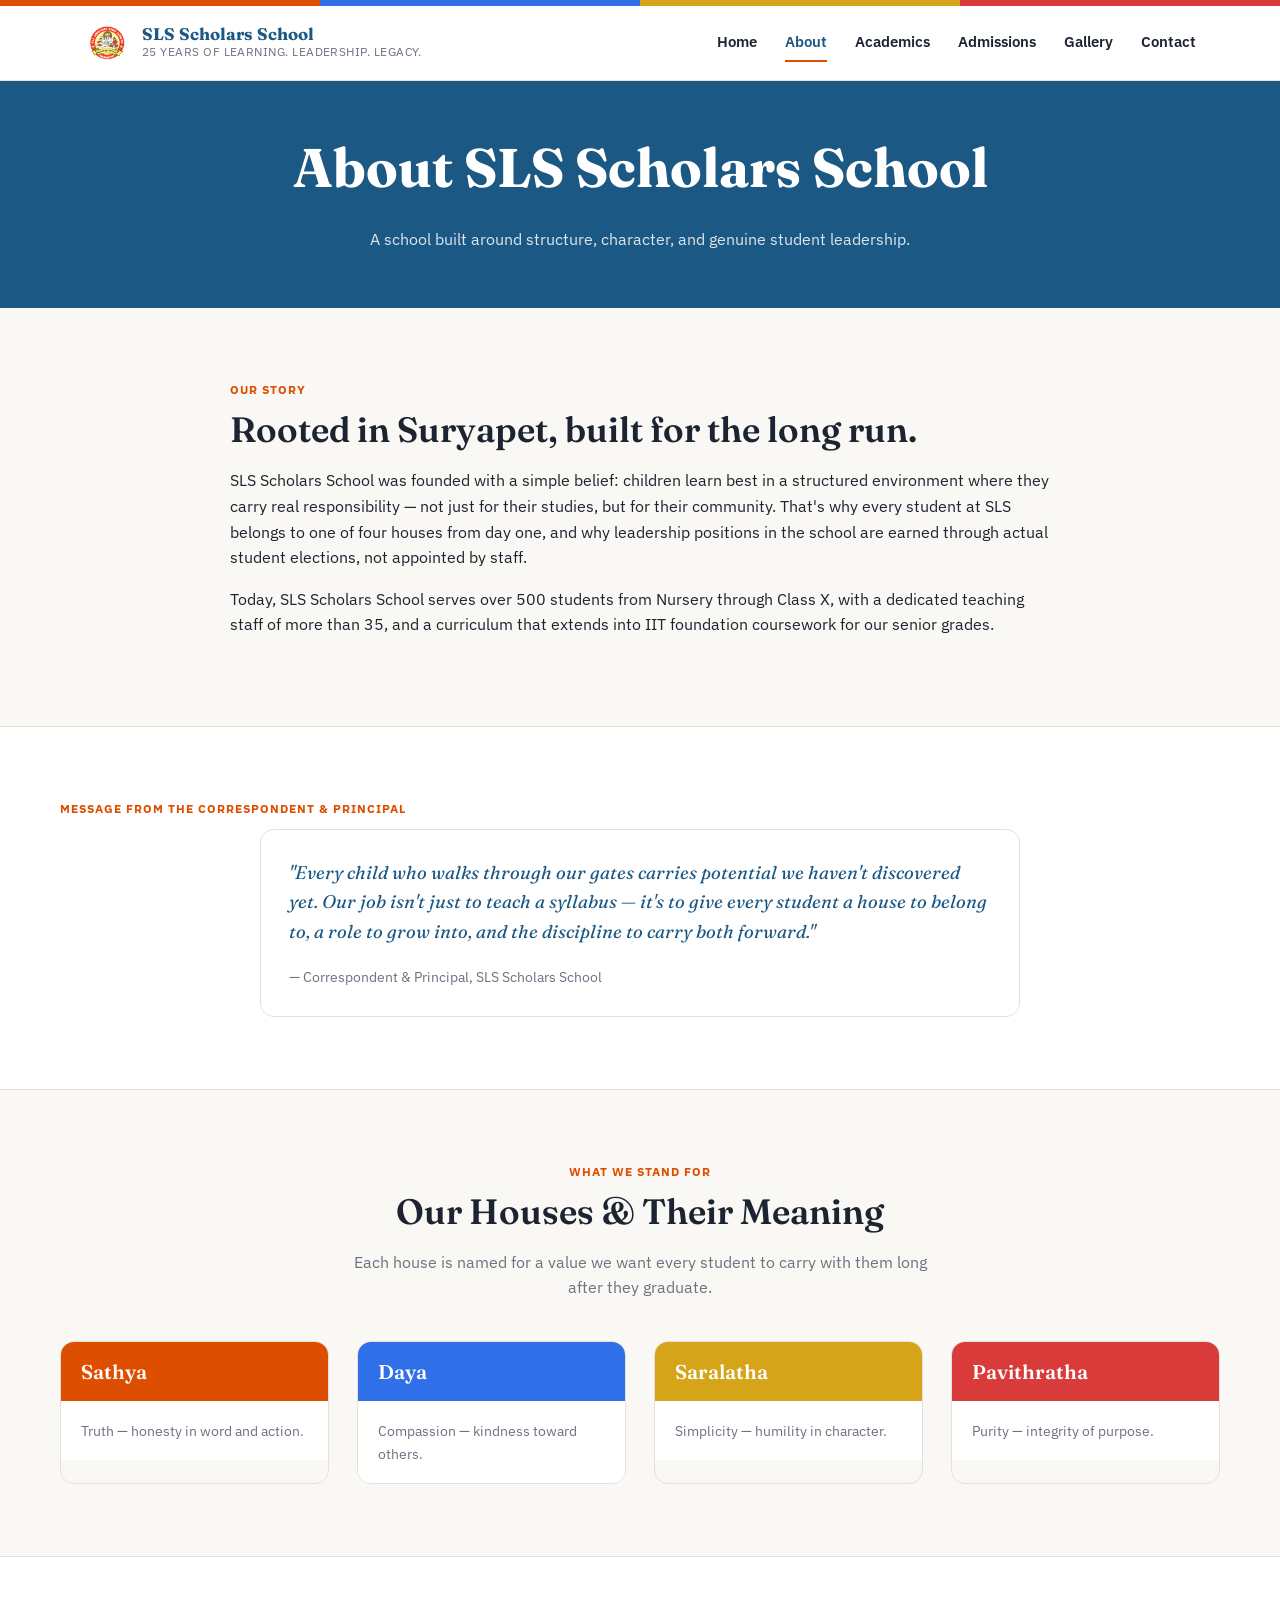
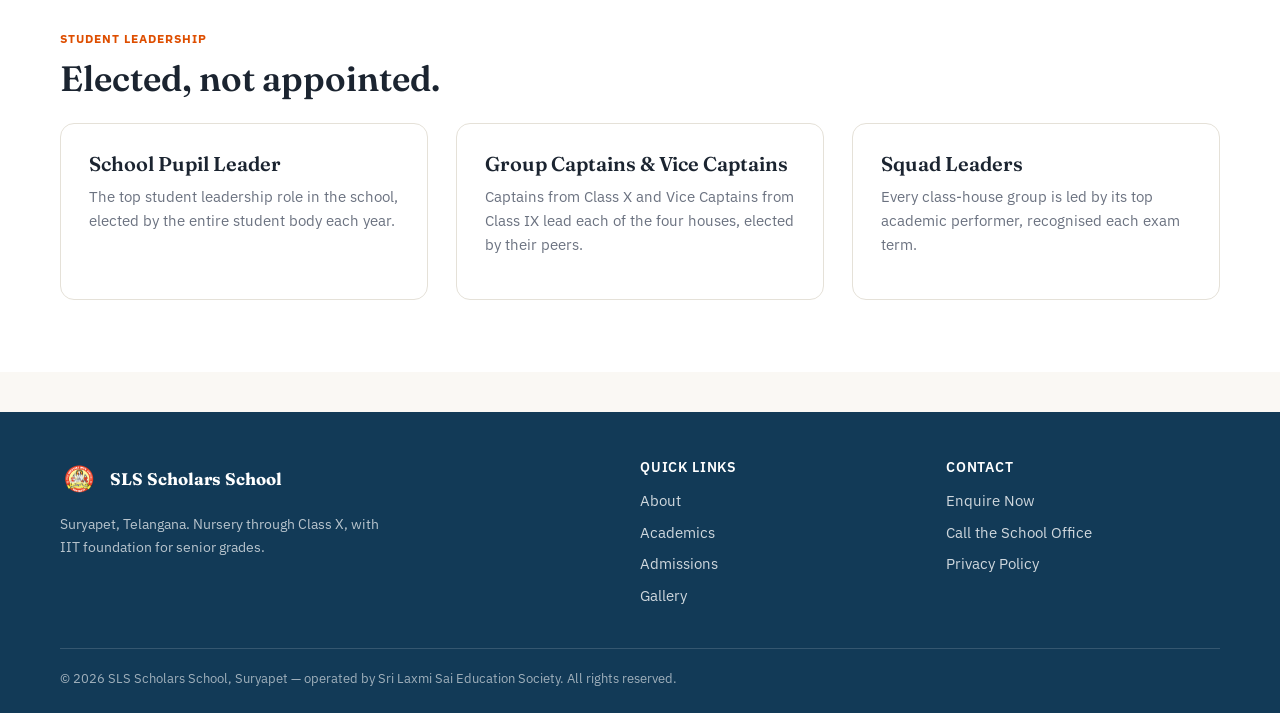
==== about.html @ a730d4d7 "Silver Jubilee rebrand: Home, Academics, Admissions, Gallery, Contact" ====
<!doctype html>
<html lang="en">
<head>
<meta charset="UTF-8">
<meta name="viewport" content="width=device-width, initial-scale=1.0">
<title>About Us | SLS Scholars School</title>
<link rel="stylesheet" href="style.css">
</head>
<body>

<div class="house-stripe"><span class="s1"></span><span class="s2"></span><span class="s3"></span><span class="s4"></span></div>
<header class="site-header">
  <div class="nav-wrap">
    <a class="brand" href="index.html">
      <img src="images/crest.png" alt="SLS Scholars School crest">
      <div class="brand-text">
        <div class="school-name">SLS Scholars School</div>
        <div class="school-tag">25 Years of Learning. Leadership. Legacy.</div>
      </div>
    </a>
    <nav class="main-nav">
      <a href="index.html">Home</a>
      <a href="about.html" class="active">About</a>
      <a href="academics.html">Academics</a>
      <a href="admissions.html">Admissions</a>
      <a href="gallery.html">Gallery</a>
      <a href="contact.html">Contact</a>
    </nav>
  </div>
</header>

<div class="page-hero">
  <h1>About SLS Scholars School</h1>
  <p>A school built around structure, character, and genuine student leadership.</p>
</div>

<section>
  <div class="wrap-narrow">
    <span class="eyebrow">Our Story</span>
    <h2>Rooted in Suryapet, built for the long run.</h2>
    <p>SLS Scholars School was founded with a simple belief: children learn best in a structured environment where they carry real responsibility — not just for their studies, but for their community. That's why every student at SLS belongs to one of four houses from day one, and why leadership positions in the school are earned through actual student elections, not appointed by staff.</p>
    <p>Today, SLS Scholars School serves over 500 students from Nursery through Class X, with a dedicated teaching staff of more than 35, and a curriculum that extends into IIT foundation coursework for our senior grades.</p>
  </div>
</section>

<section style="background:#fff; border-top:1px solid var(--line); border-bottom:1px solid var(--line);">
  <div class="wrap">
    <span class="eyebrow">Message from the Correspondent & Principal</span>
    <div class="card" style="max-width:760px; margin:0 auto;">
      <p style="font-family:'Fraunces',serif; font-size:1.15rem; font-style:italic; color:var(--navy);">
        "Every child who walks through our gates carries potential we haven't discovered yet. Our job isn't just to teach a syllabus — it's to give every student a house to belong to, a role to grow into, and the discipline to carry both forward."
      </p>
      <p style="color:var(--muted); font-size:0.9rem; margin-bottom:0;">— Correspondent & Principal, SLS Scholars School</p>
    </div>
  </div>
</section>

<section>
  <div class="wrap">
    <span class="eyebrow" style="text-align:center; display:block;">What We Stand For</span>
    <h2 style="text-align:center;">Our Houses & Their Meaning</h2>
    <p style="text-align:center; color:var(--muted); max-width:600px; margin:0 auto 40px;">Each house is named for a value we want every student to carry with them long after they graduate.</p>
    <div class="grid grid-4">
      <div class="house-card">
        <div class="house-top" style="background:var(--sathya);"><h3 style="color:#fff; margin:0;">Sathya</h3></div>
        <div class="house-body">Truth — honesty in word and action.</div>
      </div>
      <div class="house-card">
        <div class="house-top" style="background:var(--daya);"><h3 style="color:#fff; margin:0;">Daya</h3></div>
        <div class="house-body">Compassion — kindness toward others.</div>
      </div>
      <div class="house-card">
        <div class="house-top" style="background:var(--saralatha);"><h3 style="color:#fff; margin:0;">Saralatha</h3></div>
        <div class="house-body">Simplicity — humility in character.</div>
      </div>
      <div class="house-card">
        <div class="house-top" style="background:var(--pavithratha);"><h3 style="color:#fff; margin:0;">Pavithratha</h3></div>
        <div class="house-body">Purity — integrity of purpose.</div>
      </div>
    </div>
  </div>
</section>

<section style="background:#fff; border-top:1px solid var(--line);">
  <div class="wrap">
    <span class="eyebrow">Student Leadership</span>
    <h2>Elected, not appointed.</h2>
    <div class="grid grid-3" style="margin-top:24px;">
      <div class="card">
        <h3>School Pupil Leader</h3>
        <p style="color:var(--muted); font-size:0.92rem;">The top student leadership role in the school, elected by the entire student body each year.</p>
      </div>
      <div class="card">
        <h3>Group Captains & Vice Captains</h3>
        <p style="color:var(--muted); font-size:0.92rem;">Captains from Class X and Vice Captains from Class IX lead each of the four houses, elected by their peers.</p>
      </div>
      <div class="card">
        <h3>Squad Leaders</h3>
        <p style="color:var(--muted); font-size:0.92rem;">Every class-house group is led by its top academic performer, recognised each exam term.</p>
      </div>
    </div>
  </div>
</section>

<footer class="site-footer">
  <div class="footer-wrap">
    <div>
      <div class="brand" style="margin-bottom:14px;">
        <img src="images/crest.png" alt="crest" style="width:38px;height:38px;">
        <div class="brand-text"><div class="school-name" style="color:#fff;">SLS Scholars School</div></div>
      </div>
      <p style="color:rgba(255,255,255,0.7); font-size:0.9rem; max-width:320px;">Suryapet, Telangana. Nursery through Class X, with IIT foundation for senior grades.</p>
    </div>
    <div>
      <h4>Quick Links</h4>
      <a href="about.html">About</a>
      <a href="academics.html">Academics</a>
      <a href="admissions.html">Admissions</a>
      <a href="gallery.html">Gallery</a>
    </div>
    <div>
      <h4>Contact</h4>
      <a href="contact.html">Enquire Now</a>
      <a href="tel:+919848638999">Call the School Office</a>
      <a href="privacy.html">Privacy Policy</a>
    </div>
  </div>
  <div class="footer-bottom">© 2026 SLS Scholars School, Suryapet — operated by Sri Laxmi Sai Education Society. All rights reserved.</div>
</footer>

</body>
</html>
---- style.css ----
@import url('https://fonts.googleapis.com/css2?family=Fraunces:opsz,wght@9..144,500;9..144,600;9..144,700&family=IBM+Plex+Sans:wght@400;500;600;700&display=swap');

:root {
  --navy: #1C5884;
  --navy-dark: #123A57;
  --orange: #DE4E00;
  --paper: #FAF8F4;
  --ink: #1B2430;
  --muted: #6B7280;
  --line: #E5E1D8;
  --sathya: #DE4E00;
  --daya: #2F6FE8;
  --saralatha: #D6A419;
  --pavithratha: #D93A3A;
}

* { box-sizing: border-box; }

html { scroll-behavior: smooth; }

body {
  margin: 0;
  font-family: 'IBM Plex Sans', system-ui, sans-serif;
  color: var(--ink);
  background: var(--paper);
  line-height: 1.6;
}

h1, h2, h3, h4 { font-family: 'Fraunces', serif; font-weight: 600; line-height: 1.15; margin: 0 0 0.5em; }
h1 { font-size: clamp(2.2rem, 5vw, 3.4rem); font-weight: 700; }
h2 { font-size: clamp(1.6rem, 3vw, 2.2rem); }
h3 { font-size: 1.25rem; }
p { margin: 0 0 1em; color: var(--ink); }
a { color: var(--navy); text-decoration: none; }
img { max-width: 100%; display: block; }

.house-stripe { height: 6px; display: flex; }
.house-stripe span { flex: 1; }
.house-stripe .s1 { background: var(--sathya); }
.house-stripe .s2 { background: var(--daya); }
.house-stripe .s3 { background: var(--saralatha); }
.house-stripe .s4 { background: var(--pavithratha); }

header.site-header {
  background: #fff;
  border-bottom: 1px solid var(--line);
  position: sticky;
  top: 0;
  z-index: 50;
}
.nav-wrap {
  max-width: 1160px;
  margin: 0 auto;
  padding: 14px 24px;
  display: flex;
  align-items: center;
  justify-content: space-between;
  gap: 20px;
  flex-wrap: wrap;
}
.brand { display: flex; align-items: center; gap: 12px; }
.brand img { width: 46px; height: 46px; object-fit: contain; }
.brand-text .school-name { font-family: 'Fraunces', serif; font-weight: 700; font-size: 1.05rem; color: var(--navy); line-height: 1.1; }
.brand-text .school-tag { font-size: 0.72rem; color: var(--muted); letter-spacing: 0.04em; text-transform: uppercase; }

nav.main-nav { display: flex; gap: 28px; flex-wrap: wrap; }
nav.main-nav a {
  font-size: 0.92rem;
  font-weight: 600;
  color: var(--ink);
  padding: 6px 0;
  border-bottom: 2px solid transparent;
}
nav.main-nav a:hover, nav.main-nav a.active { color: var(--navy); border-bottom-color: var(--orange); }

.btn {
  display: inline-block;
  padding: 12px 26px;
  border-radius: 8px;
  font-weight: 600;
  font-size: 0.95rem;
  cursor: pointer;
  border: none;
}
.btn-primary { background: var(--orange); color: #fff; }
.btn-primary:hover { background: #c74400; }
.btn-outline { background: transparent; color: var(--navy); border: 1.5px solid var(--navy); }
.btn-outline:hover { background: var(--navy); color: #fff; }

section { padding: 72px 24px; }
.wrap { max-width: 1160px; margin: 0 auto; }
.wrap-narrow { max-width: 820px; margin: 0 auto; }

.eyebrow {
  font-size: 0.78rem;
  font-weight: 700;
  letter-spacing: 0.08em;
  text-transform: uppercase;
  color: var(--orange);
  margin-bottom: 10px;
  display: block;
}

.grid { display: grid; gap: 28px; }
.grid-2 { grid-template-columns: repeat(auto-fit, minmax(280px, 1fr)); }
.grid-3 { grid-template-columns: repeat(auto-fit, minmax(220px, 1fr)); }
.grid-4 { grid-template-columns: repeat(auto-fit, minmax(180px, 1fr)); }

.card {
  background: #fff;
  border: 1px solid var(--line);
  border-radius: 14px;
  padding: 28px;
}

.card-icon {
  width: 52px; height: 52px;
  border-radius: 12px;
  display: flex; align-items: center; justify-content: center;
  font-size: 24px;
  margin-bottom: 16px;
}

.hero {
  background: linear-gradient(180deg, #fff 0%, var(--paper) 100%);
  padding: 64px 24px 40px;
}
.hero-inner {
  max-width: 1160px;
  margin: 0 auto;
  display: grid;
  grid-template-columns: 1.2fr 1fr;
  gap: 48px;
  align-items: center;
}
@media (max-width: 800px) { .hero-inner { grid-template-columns: 1fr; } }

.hero-crest-panel {
  background: var(--navy);
  border-radius: 20px;
  padding: 48px;
  display: flex;
  align-items: center;
  justify-content: center;
  position: relative;
  overflow: hidden;
}
.hero-crest-panel img { width: 200px; height: 200px; }
.hero-crest-panel::after {
  content: "";
  position: absolute;
  inset: 0;
  background: linear-gradient(135deg, rgba(222,78,0,0.15), transparent 60%);
}

.stat-row { display: flex; gap: 36px; flex-wrap: wrap; margin-top: 28px; }
.stat-num { font-family: 'Fraunces', serif; font-size: 2rem; font-weight: 700; color: var(--navy); }
.stat-label { font-size: 0.8rem; color: var(--muted); }

.house-card { border-radius: 14px; overflow: hidden; border: 1px solid var(--line); }
.house-card .house-top { padding: 18px 20px; color: #fff; }
.house-card .house-body { padding: 18px 20px; background: #fff; font-size: 0.9rem; color: var(--muted); }

.icon-tile {
  aspect-ratio: 4/3;
  border-radius: 14px;
  display: flex;
  align-items: center;
  justify-content: center;
  font-size: 44px;
  border: 1px solid var(--line);
}

footer.site-footer {
  background: var(--navy-dark);
  color: #fff;
  padding: 48px 24px 24px;
  margin-top: 40px;
}
.footer-wrap { max-width: 1160px; margin: 0 auto; display: grid; grid-template-columns: 2fr 1fr 1fr; gap: 32px; }
@media (max-width: 700px) { .footer-wrap { grid-template-columns: 1fr; } }
.footer-wrap h4 { color: #fff; font-family: 'IBM Plex Sans', sans-serif; font-size: 0.85rem; text-transform: uppercase; letter-spacing: 0.06em; margin-bottom: 14px; }
.footer-wrap a { color: rgba(255,255,255,0.8); display: block; margin-bottom: 8px; font-size: 0.92rem; }
.footer-wrap a:hover { color: #fff; }
.footer-bottom { max-width: 1160px; margin: 32px auto 0; padding-top: 20px; border-top: 1px solid rgba(255,255,255,0.15); font-size: 0.8rem; color: rgba(255,255,255,0.6); }

.page-hero {
  background: var(--navy);
  color: #fff;
  padding: 56px 24px;
  text-align: center;
}
.page-hero h1 { color: #fff; }
.page-hero p { color: rgba(255,255,255,0.85); max-width: 560px; margin: 0 auto; }

.divider { height: 1px; background: var(--line); margin: 0; }

table.fee-table { width: 100%; border-collapse: collapse; background: #fff; border-radius: 12px; overflow: hidden; }
table.fee-table th { background: var(--navy); color: #fff; text-align: left; padding: 12px 16px; font-size: 0.85rem; }
table.fee-table td { padding: 10px 16px; border-top: 1px solid var(--line); font-size: 0.92rem; }
table.fee-table tr:nth-child(even) td { background: #FBFAF7; }

.contact-form input, .contact-form textarea {
  width: 100%;
  padding: 12px 14px;
  border: 1px solid var(--line);
  border-radius: 8px;
  font-family: inherit;
  font-size: 0.95rem;
  margin-bottom: 14px;
}
.contact-form label { font-size: 0.85rem; font-weight: 600; display: block; margin-bottom: 6px; }

/* Jubilee + rebrand additions */
.jubilee-badge {
  display: inline-flex; align-items: center; gap: 8px;
  background: linear-gradient(135deg, #1C5884, #123A57);
  color: #D4AF37; border: 1px solid #D4AF37;
  padding: 8px 18px; border-radius: 999px; font-weight: 700; font-size: 0.85rem;
  letter-spacing: 0.04em;
}
.jubilee-section {
  background: var(--navy); color: #fff; padding: 64px 24px; text-align: center;
}
.jubilee-section h2 { color: #D4AF37; }
.jubilee-section p { color: rgba(255,255,255,0.85); max-width: 640px; margin: 0 auto 20px; }
.jubilee-years { font-family: 'Fraunces', serif; font-size: 2.6rem; font-weight: 700; color: #D4AF37; margin-bottom: 6px; }

.house-tile { border-radius: 16px; overflow: hidden; text-align: center; color: #fff; padding: 32px 20px; }
.house-tile .house-value { font-size: 0.85rem; opacity: 0.9; margin-bottom: 10px; }
.house-tile .house-motto { font-family: 'Fraunces', serif; font-style: italic; font-size: 1.05rem; }

.election-flow { display: flex; align-items: center; justify-content: center; flex-wrap: wrap; gap: 10px; margin: 24px 0; }
.election-flow .step { background: #fff; border: 1px solid var(--line); border-radius: 10px; padding: 12px 18px; font-size: 0.85rem; font-weight: 600; color: var(--navy); }
.election-flow .arrow { color: var(--orange); font-size: 1.1rem; }

.life-tile {
  position: relative; border-radius: 14px; overflow: hidden; aspect-ratio: 4/3;
  display: flex; align-items: flex-end; padding: 16px;
  background: linear-gradient(160deg, var(--navy), #2a6a94);
  color: #fff;
}
.life-tile .life-icon { font-size: 28px; margin-bottom: 6px; }
.life-tile .life-label { font-family: 'Fraunces', serif; font-weight: 600; font-size: 1rem; }

.timeline { border-left: 3px solid var(--orange); padding-left: 24px; margin-left: 8px; }
.timeline-item { margin-bottom: 28px; position: relative; }
.timeline-item::before {
  content: ""; position: absolute; left: -31px; top: 4px;
  width: 14px; height: 14px; border-radius: 50%; background: var(--orange); border: 3px solid #fff;
}
.timeline-item .year { font-family: 'Fraunces', serif; font-weight: 700; color: var(--navy); font-size: 1.15rem; }

.step-badge {
  display: inline-flex; align-items: center; justify-content: center;
  width: 34px; height: 34px; border-radius: 50%; background: var(--navy); color: #fff;
  font-weight: 700; font-size: 0.85rem; margin-bottom: 10px;
}
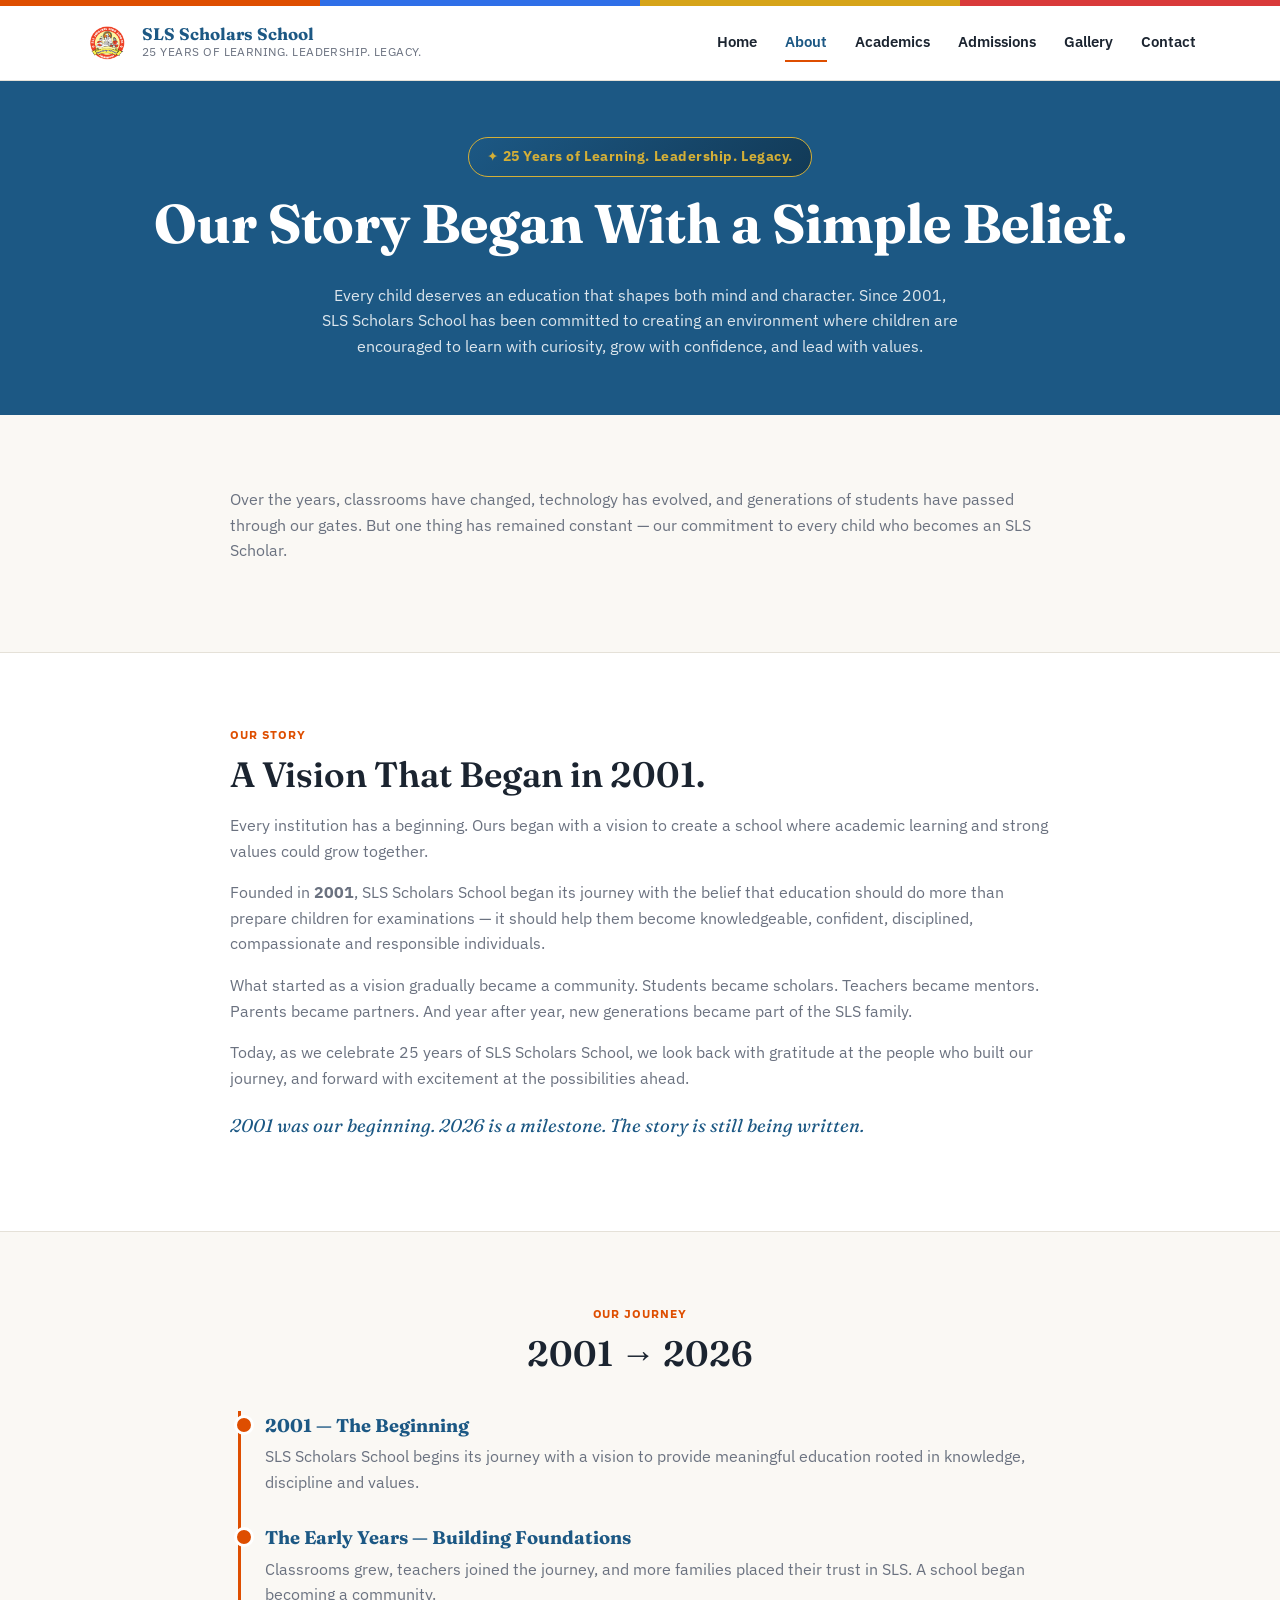
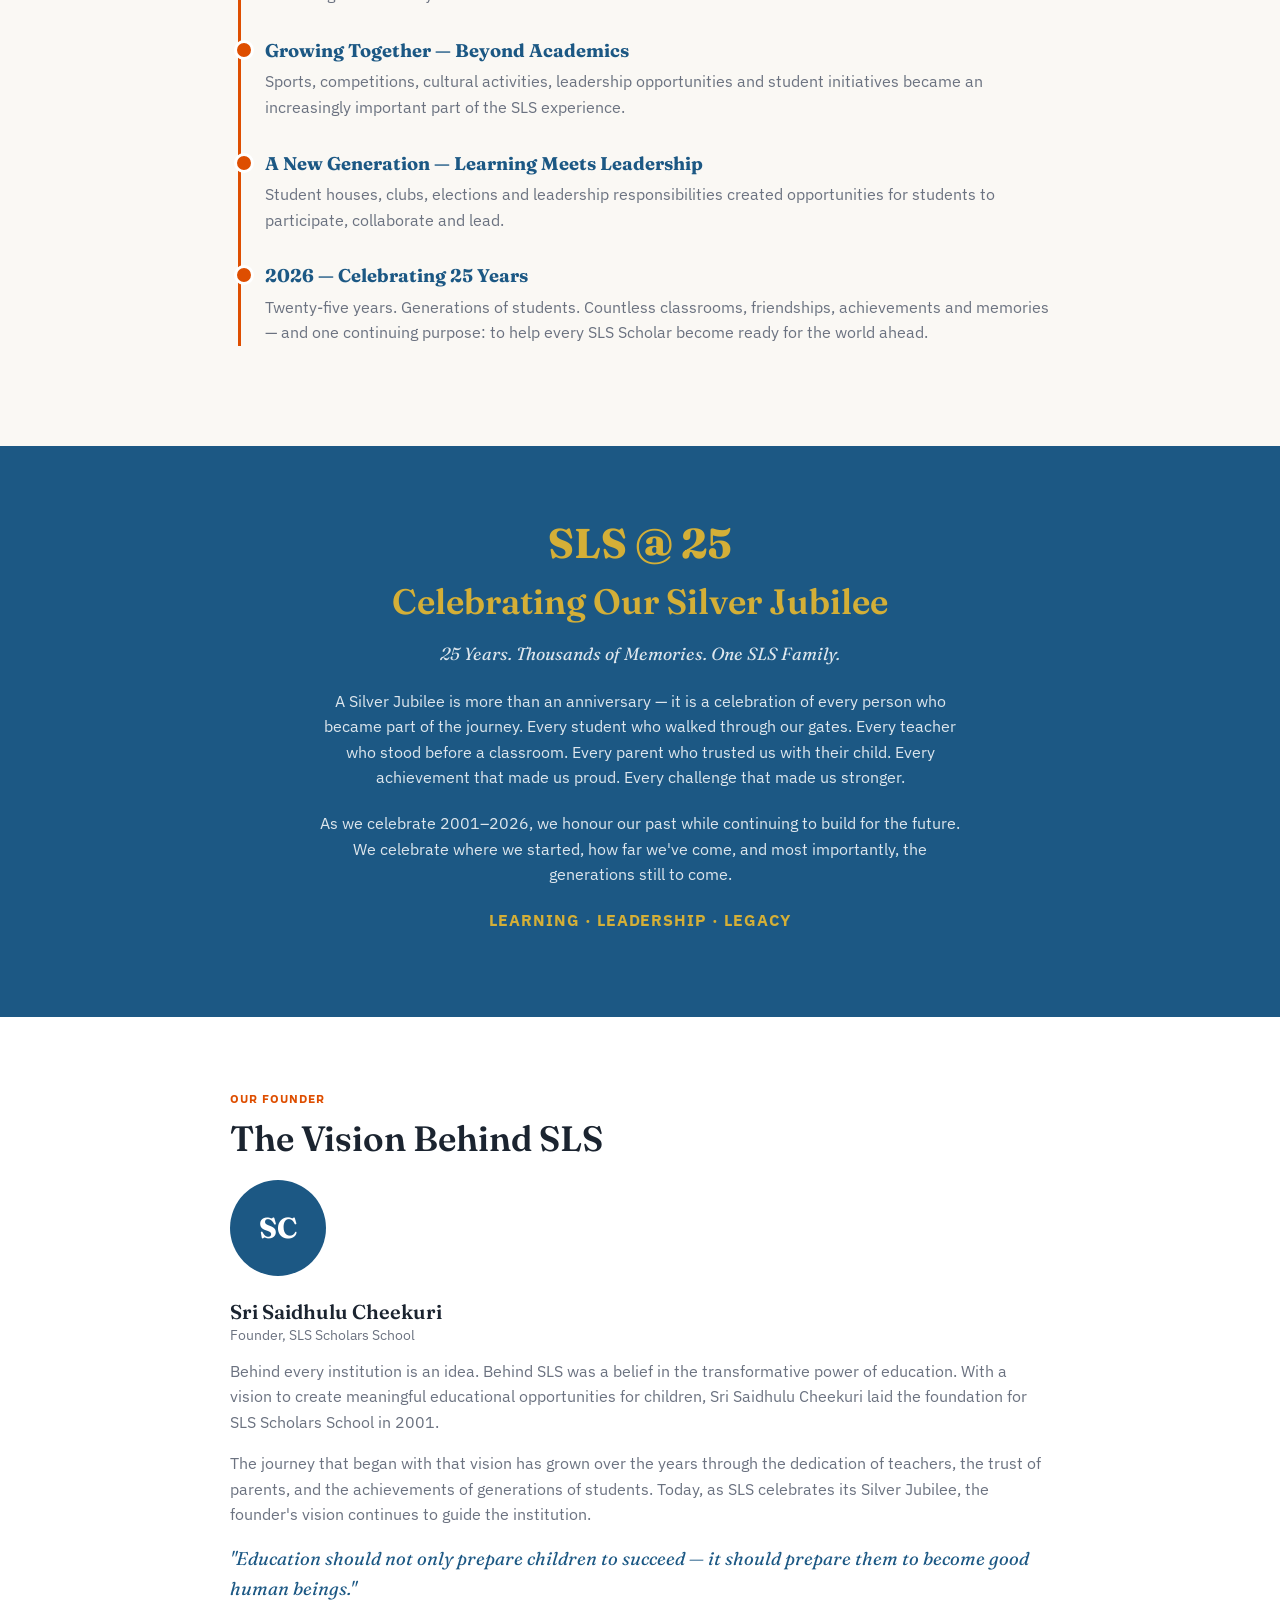
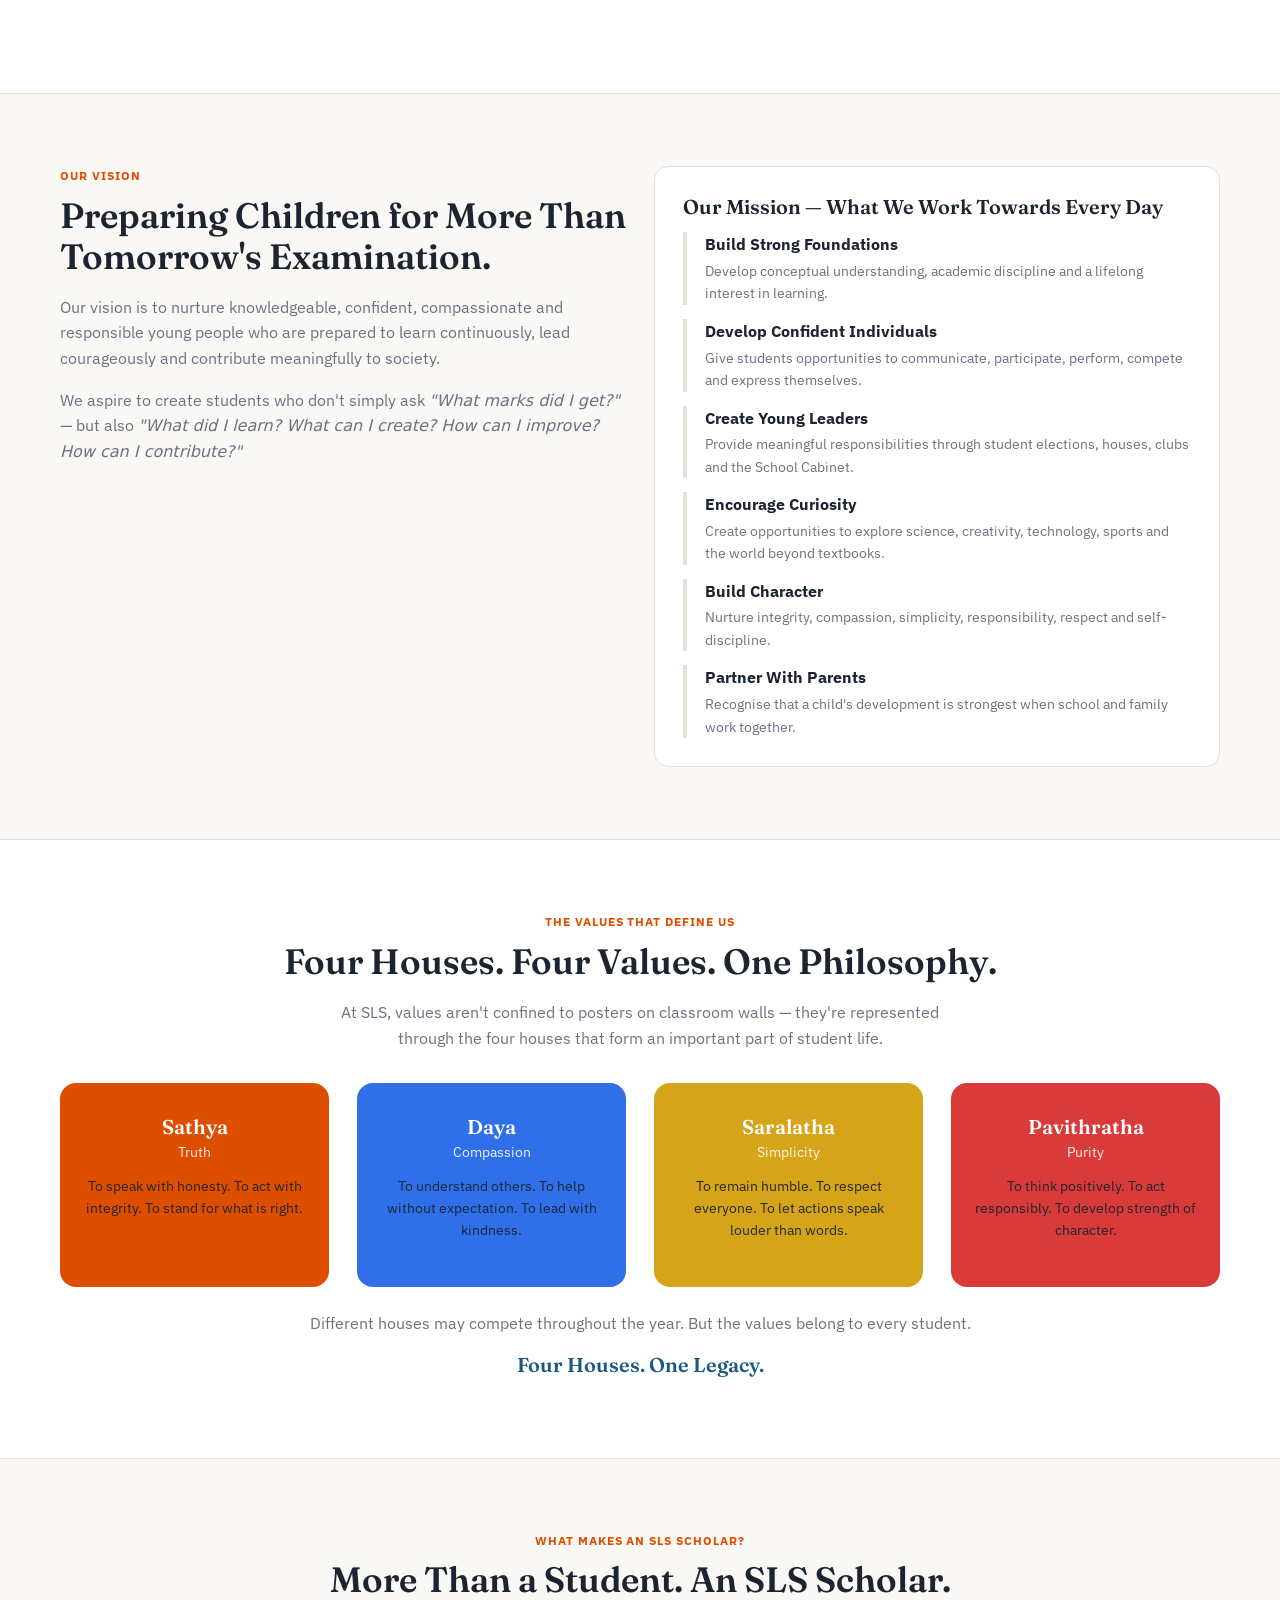
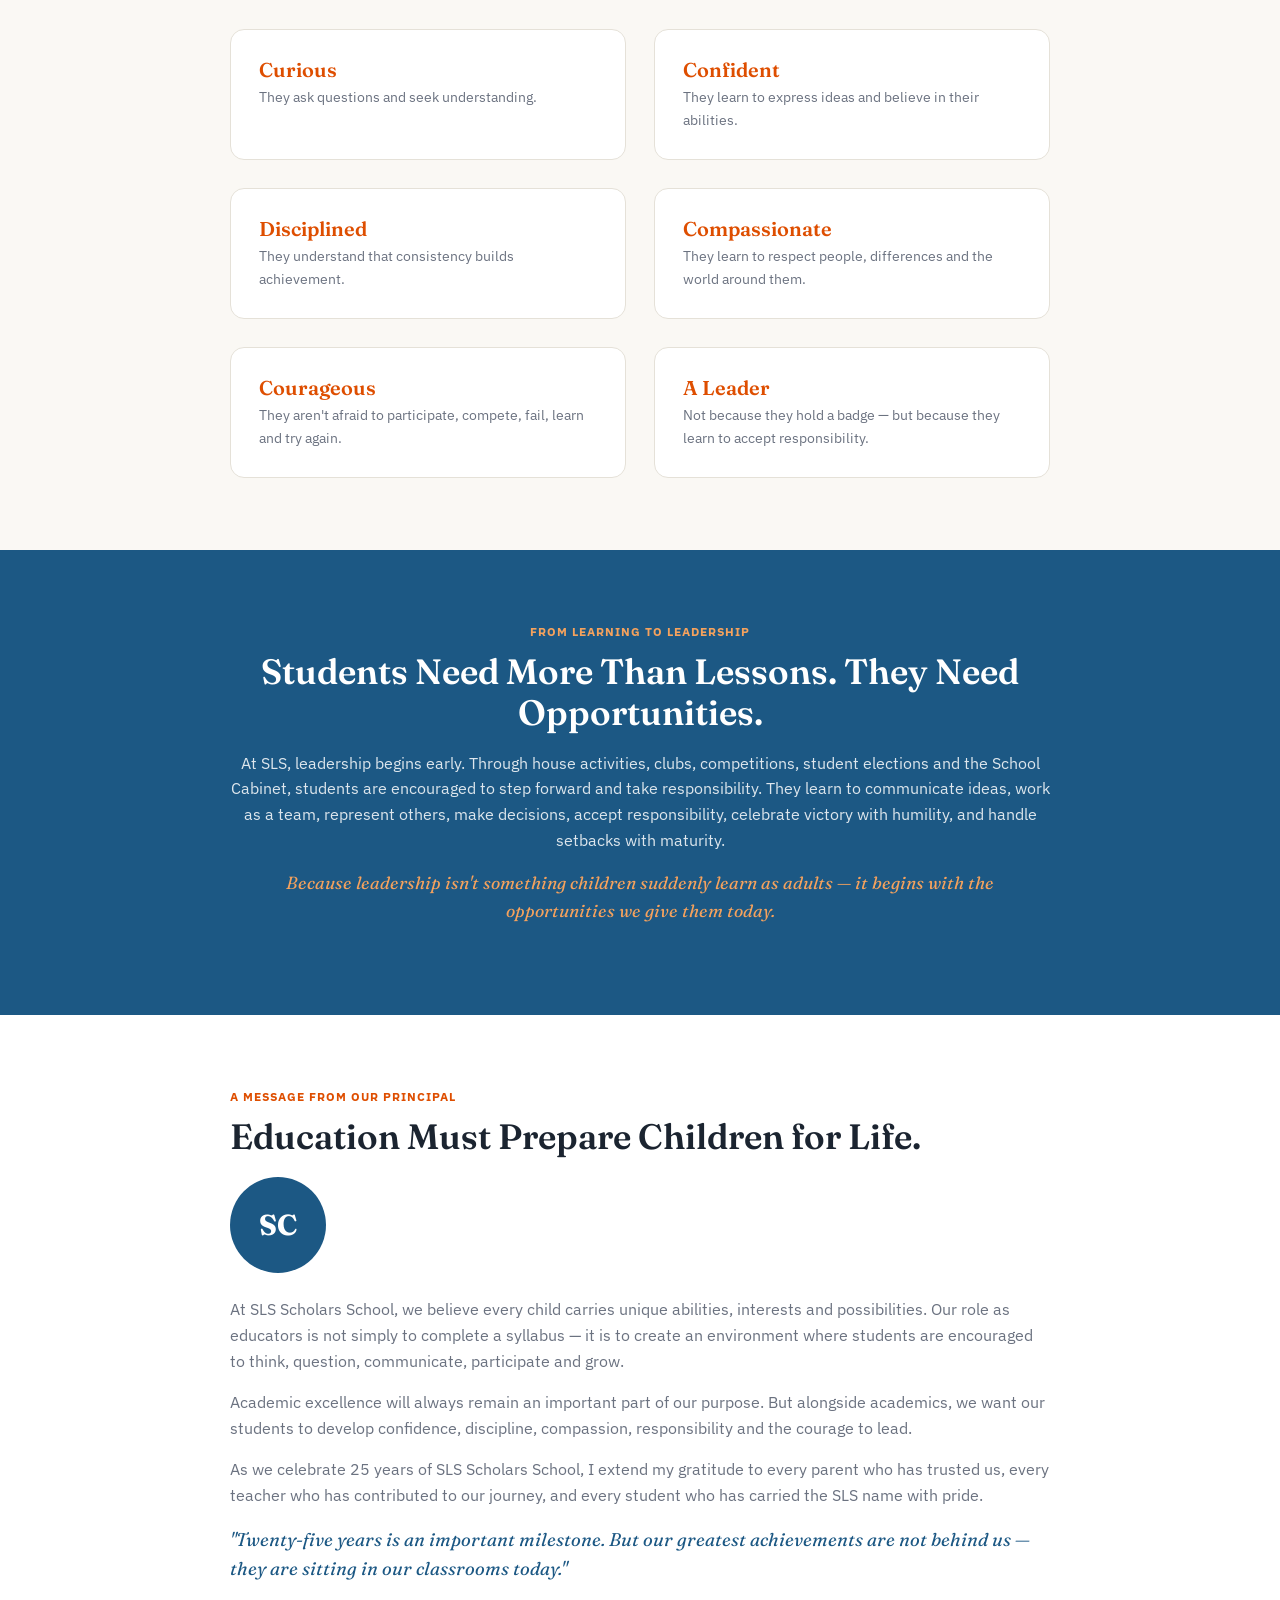
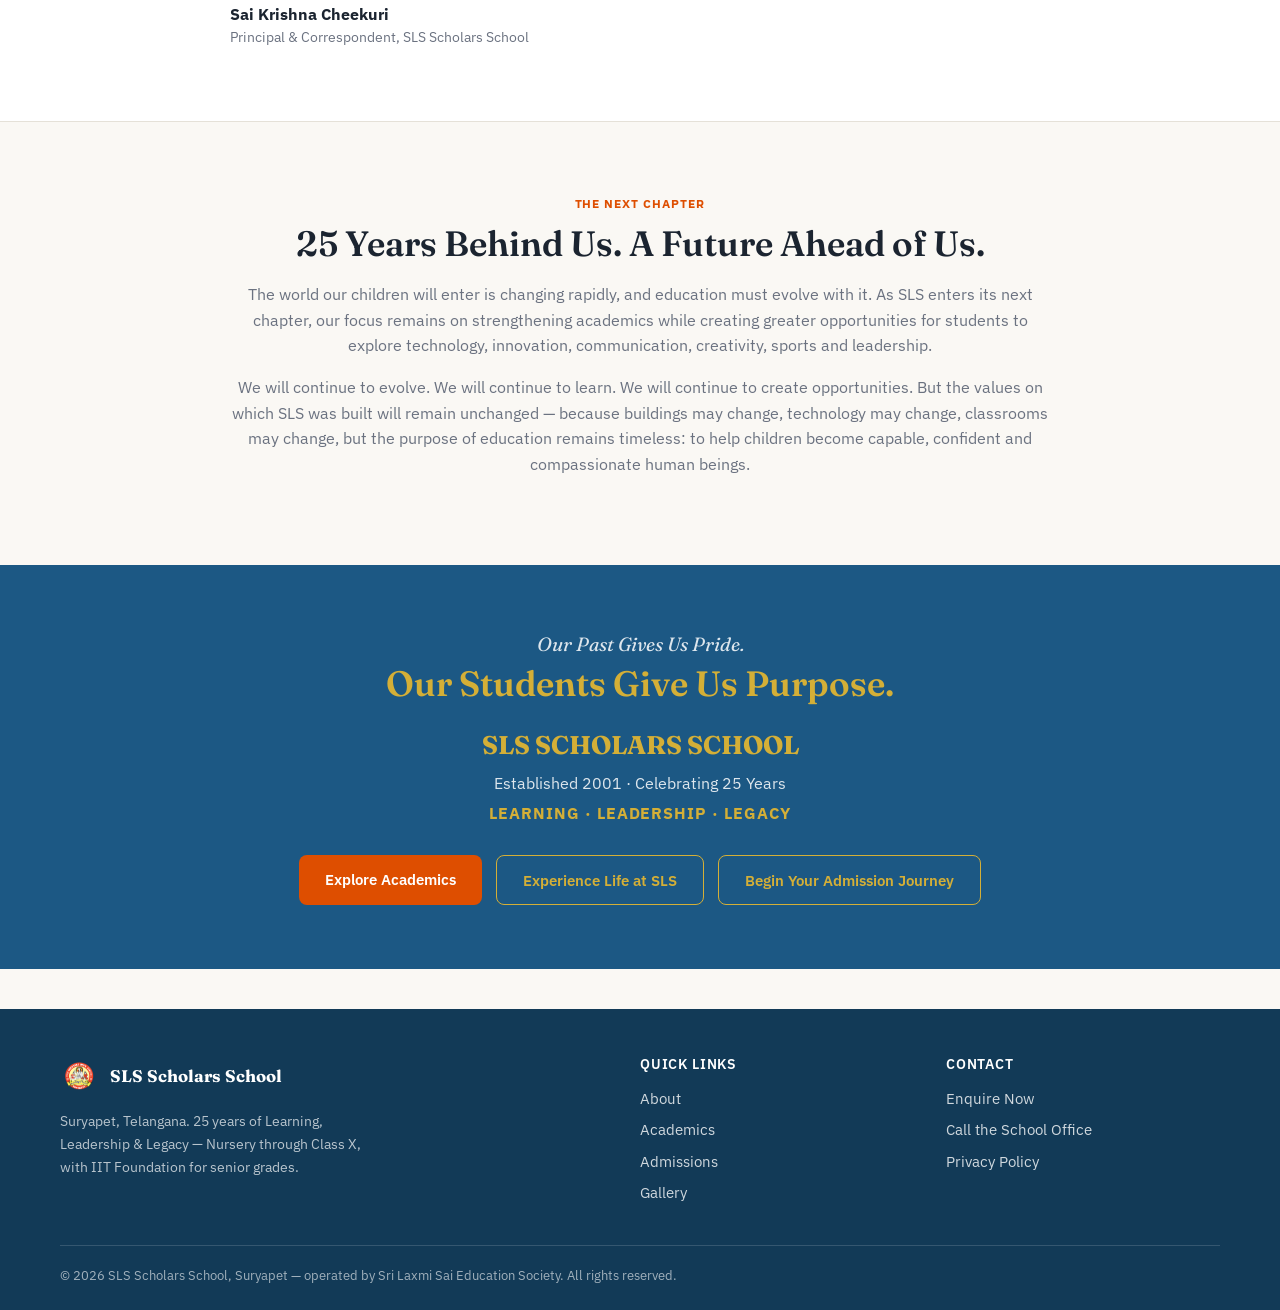
==== commit 43994037: "Full content rebuild: About, Academics, Admissions" ====
--- a/about.html
+++ b/about.html
@@ -3,7 +3,7 @@
 <head>
 <meta charset="UTF-8">
 <meta name="viewport" content="width=device-width, initial-scale=1.0">
-<title>About Us | SLS Scholars School</title>
+<title>About Us | SLS Scholars School — 25 Years of Learning, Leadership &amp; Legacy</title>
 <link rel="stylesheet" href="style.css">
 </head>
 <body>
@@ -30,75 +30,199 @@
 </header>
 
 <div class="page-hero">
-  <h1>About SLS Scholars School</h1>
-  <p>A school built around structure, character, and genuine student leadership.</p>
+  <span class="jubilee-badge" style="margin-bottom:16px;">✦ 25 Years of Learning. Leadership. Legacy.</span>
+  <h1>Our Story Began With a Simple Belief.</h1>
+  <p style="max-width:640px;">Every child deserves an education that shapes both mind and character. Since 2001, SLS Scholars School has been committed to creating an environment where children are encouraged to learn with curiosity, grow with confidence, and lead with values.</p>
 </div>
 
 <section>
   <div class="wrap-narrow">
+    <p style="color:var(--muted);">Over the years, classrooms have changed, technology has evolved, and generations of students have passed through our gates. But one thing has remained constant — our commitment to every child who becomes an SLS Scholar.</p>
+  </div>
+</section>
+
+<section style="background:#fff; border-top:1px solid var(--line); border-bottom:1px solid var(--line);">
+  <div class="wrap-narrow">
     <span class="eyebrow">Our Story</span>
-    <h2>Rooted in Suryapet, built for the long run.</h2>
-    <p>SLS Scholars School was founded with a simple belief: children learn best in a structured environment where they carry real responsibility — not just for their studies, but for their community. That's why every student at SLS belongs to one of four houses from day one, and why leadership positions in the school are earned through actual student elections, not appointed by staff.</p>
-    <p>Today, SLS Scholars School serves over 500 students from Nursery through Class X, with a dedicated teaching staff of more than 35, and a curriculum that extends into IIT foundation coursework for our senior grades.</p>
+    <h2>A Vision That Began in 2001.</h2>
+    <p style="color:var(--muted);">Every institution has a beginning. Ours began with a vision to create a school where academic learning and strong values could grow together.</p>
+    <p style="color:var(--muted);">Founded in <strong>2001</strong>, SLS Scholars School began its journey with the belief that education should do more than prepare children for examinations — it should help them become knowledgeable, confident, disciplined, compassionate and responsible individuals.</p>
+    <p style="color:var(--muted);">What started as a vision gradually became a community. Students became scholars. Teachers became mentors. Parents became partners. And year after year, new generations became part of the SLS family.</p>
+    <p style="color:var(--muted);">Today, as we celebrate 25 years of SLS Scholars School, we look back with gratitude at the people who built our journey, and forward with excitement at the possibilities ahead.</p>
+    <p style="font-family:'Fraunces',serif; font-style:italic; font-size:1.15rem; color:var(--navy); margin-top:20px;">2001 was our beginning. 2026 is a milestone. The story is still being written.</p>
+  </div>
+</section>
+
+<section>
+  <div class="wrap-narrow">
+    <span class="eyebrow" style="text-align:center; display:block;">Our Journey</span>
+    <h2 style="text-align:center; margin-bottom:36px;">2001 → 2026</h2>
+    <div class="timeline">
+      <div class="timeline-item">
+        <div class="year">2001 — The Beginning</div>
+        <p style="color:var(--muted); margin-top:4px;">SLS Scholars School begins its journey with a vision to provide meaningful education rooted in knowledge, discipline and values.</p>
+      </div>
+      <div class="timeline-item">
+        <div class="year">The Early Years — Building Foundations</div>
+        <p style="color:var(--muted); margin-top:4px;">Classrooms grew, teachers joined the journey, and more families placed their trust in SLS. A school began becoming a community.</p>
+      </div>
+      <div class="timeline-item">
+        <div class="year">Growing Together — Beyond Academics</div>
+        <p style="color:var(--muted); margin-top:4px;">Sports, competitions, cultural activities, leadership opportunities and student initiatives became an increasingly important part of the SLS experience.</p>
+      </div>
+      <div class="timeline-item">
+        <div class="year">A New Generation — Learning Meets Leadership</div>
+        <p style="color:var(--muted); margin-top:4px;">Student houses, clubs, elections and leadership responsibilities created opportunities for students to participate, collaborate and lead.</p>
+      </div>
+      <div class="timeline-item">
+        <div class="year">2026 — Celebrating 25 Years</div>
+        <p style="color:var(--muted); margin-top:4px;">Twenty-five years. Generations of students. Countless classrooms, friendships, achievements and memories — and one continuing purpose: to help every SLS Scholar become ready for the world ahead.</p>
+      </div>
+    </div>
+  </div>
+</section>
+
+<section class="jubilee-section">
+  <div class="jubilee-years">SLS @ 25</div>
+  <h2>Celebrating Our Silver Jubilee</h2>
+  <p style="font-family:'Fraunces',serif; font-style:italic; font-size:1.1rem;">25 Years. Thousands of Memories. One SLS Family.</p>
+  <p>A Silver Jubilee is more than an anniversary — it is a celebration of every person who became part of the journey. Every student who walked through our gates. Every teacher who stood before a classroom. Every parent who trusted us with their child. Every achievement that made us proud. Every challenge that made us stronger.</p>
+  <p>As we celebrate 2001–2026, we honour our past while continuing to build for the future. We celebrate where we started, how far we've come, and most importantly, the generations still to come.</p>
+  <p style="font-weight:700; letter-spacing:0.06em; color:#D4AF37;">LEARNING · LEADERSHIP · LEGACY</p>
+</section>
+
+<section style="background:#fff; border-bottom:1px solid var(--line);">
+  <div class="wrap-narrow">
+    <span class="eyebrow">Our Founder</span>
+    <h2>The Vision Behind SLS</h2>
+    <div class="person-card" style="margin-top:20px;">
+      <div class="person-avatar">SC</div>
+      <div>
+        <h3 style="margin-bottom:2px;">Sri Saidhulu Cheekuri</h3>
+        <p style="color:var(--muted); font-size:0.85rem; margin-bottom:12px;">Founder, SLS Scholars School</p>
+        <p style="color:var(--muted);">Behind every institution is an idea. Behind SLS was a belief in the transformative power of education. With a vision to create meaningful educational opportunities for children, Sri Saidhulu Cheekuri laid the foundation for SLS Scholars School in 2001.</p>
+        <p style="color:var(--muted);">The journey that began with that vision has grown over the years through the dedication of teachers, the trust of parents, and the achievements of generations of students. Today, as SLS celebrates its Silver Jubilee, the founder's vision continues to guide the institution.</p>
+        <p class="quote">"Education should not only prepare children to succeed — it should prepare them to become good human beings."</p>
+      </div>
+    </div>
+  </div>
+</section>
+
+<section>
+  <div class="grid grid-2 wrap">
+    <div>
+      <span class="eyebrow">Our Vision</span>
+      <h2>Preparing Children for More Than Tomorrow's Examination.</h2>
+      <p style="color:var(--muted);">Our vision is to nurture knowledgeable, confident, compassionate and responsible young people who are prepared to learn continuously, lead courageously and contribute meaningfully to society.</p>
+      <p style="color:var(--muted);">We aspire to create students who don't simply ask <em>"What marks did I get?"</em> — but also <em>"What did I learn? What can I create? How can I improve? How can I contribute?"</em></p>
+    </div>
+    <div class="card">
+      <h3 style="margin-bottom:14px;">Our Mission — What We Work Towards Every Day</h3>
+      <div style="display:flex; flex-direction:column; gap:14px;">
+        <div class="value-block"><strong>Build Strong Foundations</strong><p style="color:var(--muted); font-size:0.88rem; margin:2px 0 0;">Develop conceptual understanding, academic discipline and a lifelong interest in learning.</p></div>
+        <div class="value-block"><strong>Develop Confident Individuals</strong><p style="color:var(--muted); font-size:0.88rem; margin:2px 0 0;">Give students opportunities to communicate, participate, perform, compete and express themselves.</p></div>
+        <div class="value-block"><strong>Create Young Leaders</strong><p style="color:var(--muted); font-size:0.88rem; margin:2px 0 0;">Provide meaningful responsibilities through student elections, houses, clubs and the School Cabinet.</p></div>
+        <div class="value-block"><strong>Encourage Curiosity</strong><p style="color:var(--muted); font-size:0.88rem; margin:2px 0 0;">Create opportunities to explore science, creativity, technology, sports and the world beyond textbooks.</p></div>
+        <div class="value-block"><strong>Build Character</strong><p style="color:var(--muted); font-size:0.88rem; margin:2px 0 0;">Nurture integrity, compassion, simplicity, responsibility, respect and self-discipline.</p></div>
+        <div class="value-block"><strong>Partner With Parents</strong><p style="color:var(--muted); font-size:0.88rem; margin:2px 0 0;">Recognise that a child's development is strongest when school and family work together.</p></div>
+      </div>
+    </div>
   </div>
 </section>
 
 <section style="background:#fff; border-top:1px solid var(--line); border-bottom:1px solid var(--line);">
   <div class="wrap">
-    <span class="eyebrow">Message from the Correspondent & Principal</span>
-    <div class="card" style="max-width:760px; margin:0 auto;">
-      <p style="font-family:'Fraunces',serif; font-size:1.15rem; font-style:italic; color:var(--navy);">
-        "Every child who walks through our gates carries potential we haven't discovered yet. Our job isn't just to teach a syllabus — it's to give every student a house to belong to, a role to grow into, and the discipline to carry both forward."
-      </p>
-      <p style="color:var(--muted); font-size:0.9rem; margin-bottom:0;">— Correspondent & Principal, SLS Scholars School</p>
-    </div>
-  </div>
-</section>
-
-<section>
-  <div class="wrap">
-    <span class="eyebrow" style="text-align:center; display:block;">What We Stand For</span>
-    <h2 style="text-align:center;">Our Houses & Their Meaning</h2>
-    <p style="text-align:center; color:var(--muted); max-width:600px; margin:0 auto 40px;">Each house is named for a value we want every student to carry with them long after they graduate.</p>
+    <span class="eyebrow" style="text-align:center; display:block;">The Values That Define Us</span>
+    <h2 style="text-align:center;">Four Houses. Four Values. One Philosophy.</h2>
+    <p style="text-align:center; color:var(--muted); max-width:600px; margin:0 auto 32px;">At SLS, values aren't confined to posters on classroom walls — they're represented through the four houses that form an important part of student life.</p>
     <div class="grid grid-4">
-      <div class="house-card">
-        <div class="house-top" style="background:var(--sathya);"><h3 style="color:#fff; margin:0;">Sathya</h3></div>
-        <div class="house-body">Truth — honesty in word and action.</div>
-      </div>
-      <div class="house-card">
-        <div class="house-top" style="background:var(--daya);"><h3 style="color:#fff; margin:0;">Daya</h3></div>
-        <div class="house-body">Compassion — kindness toward others.</div>
-      </div>
-      <div class="house-card">
-        <div class="house-top" style="background:var(--saralatha);"><h3 style="color:#fff; margin:0;">Saralatha</h3></div>
-        <div class="house-body">Simplicity — humility in character.</div>
-      </div>
-      <div class="house-card">
-        <div class="house-top" style="background:var(--pavithratha);"><h3 style="color:#fff; margin:0;">Pavithratha</h3></div>
-        <div class="house-body">Purity — integrity of purpose.</div>
-      </div>
-    </div>
-  </div>
-</section>
-
-<section style="background:#fff; border-top:1px solid var(--line);">
-  <div class="wrap">
-    <span class="eyebrow">Student Leadership</span>
-    <h2>Elected, not appointed.</h2>
-    <div class="grid grid-3" style="margin-top:24px;">
-      <div class="card">
-        <h3>School Pupil Leader</h3>
-        <p style="color:var(--muted); font-size:0.92rem;">The top student leadership role in the school, elected by the entire student body each year.</p>
-      </div>
-      <div class="card">
-        <h3>Group Captains & Vice Captains</h3>
-        <p style="color:var(--muted); font-size:0.92rem;">Captains from Class X and Vice Captains from Class IX lead each of the four houses, elected by their peers.</p>
-      </div>
-      <div class="card">
-        <h3>Squad Leaders</h3>
-        <p style="color:var(--muted); font-size:0.92rem;">Every class-house group is led by its top academic performer, recognised each exam term.</p>
-      </div>
-    </div>
+      <div class="house-tile" style="background:var(--sathya);">
+        <h3 style="color:#fff; margin-bottom:4px;">Sathya</h3>
+        <div class="house-value" style="margin-bottom:12px;">Truth</div>
+        <p style="font-size:0.85rem; opacity:0.95;">To speak with honesty. To act with integrity. To stand for what is right.</p>
+      </div>
+      <div class="house-tile" style="background:var(--daya);">
+        <h3 style="color:#fff; margin-bottom:4px;">Daya</h3>
+        <div class="house-value" style="margin-bottom:12px;">Compassion</div>
+        <p style="font-size:0.85rem; opacity:0.95;">To understand others. To help without expectation. To lead with kindness.</p>
+      </div>
+      <div class="house-tile" style="background:var(--saralatha);">
+        <h3 style="color:#fff; margin-bottom:4px;">Saralatha</h3>
+        <div class="house-value" style="margin-bottom:12px;">Simplicity</div>
+        <p style="font-size:0.85rem; opacity:0.95;">To remain humble. To respect everyone. To let actions speak louder than words.</p>
+      </div>
+      <div class="house-tile" style="background:var(--pavithratha);">
+        <h3 style="color:#fff; margin-bottom:4px;">Pavithratha</h3>
+        <div class="house-value" style="margin-bottom:12px;">Purity</div>
+        <p style="font-size:0.85rem; opacity:0.95;">To think positively. To act responsibly. To develop strength of character.</p>
+      </div>
+    </div>
+    <p style="text-align:center; color:var(--muted); margin-top:24px;">Different houses may compete throughout the year. But the values belong to every student.</p>
+    <h3 style="text-align:center; color:var(--navy);">Four Houses. One Legacy.</h3>
+  </div>
+</section>
+
+<section>
+  <div class="wrap-narrow">
+    <span class="eyebrow" style="text-align:center; display:block;">What Makes an SLS Scholar?</span>
+    <h2 style="text-align:center; margin-bottom:28px;">More Than a Student. An SLS Scholar.</h2>
+    <div class="grid grid-2">
+      <div class="card"><h3 style="margin-bottom:4px; color:var(--orange);">Curious</h3><p style="color:var(--muted); font-size:0.9rem; margin:0;">They ask questions and seek understanding.</p></div>
+      <div class="card"><h3 style="margin-bottom:4px; color:var(--orange);">Confident</h3><p style="color:var(--muted); font-size:0.9rem; margin:0;">They learn to express ideas and believe in their abilities.</p></div>
+      <div class="card"><h3 style="margin-bottom:4px; color:var(--orange);">Disciplined</h3><p style="color:var(--muted); font-size:0.9rem; margin:0;">They understand that consistency builds achievement.</p></div>
+      <div class="card"><h3 style="margin-bottom:4px; color:var(--orange);">Compassionate</h3><p style="color:var(--muted); font-size:0.9rem; margin:0;">They learn to respect people, differences and the world around them.</p></div>
+      <div class="card"><h3 style="margin-bottom:4px; color:var(--orange);">Courageous</h3><p style="color:var(--muted); font-size:0.9rem; margin:0;">They aren't afraid to participate, compete, fail, learn and try again.</p></div>
+      <div class="card"><h3 style="margin-bottom:4px; color:var(--orange);">A Leader</h3><p style="color:var(--muted); font-size:0.9rem; margin:0;">Not because they hold a badge — but because they learn to accept responsibility.</p></div>
+    </div>
+  </div>
+</section>
+
+<section style="background:var(--navy); color:#fff;">
+  <div class="wrap-narrow" style="text-align:center;">
+    <span class="eyebrow" style="color:#F5A25D;">From Learning to Leadership</span>
+    <h2 style="color:#fff;">Students Need More Than Lessons. They Need Opportunities.</h2>
+    <p style="color:rgba(255,255,255,0.85);">At SLS, leadership begins early. Through house activities, clubs, competitions, student elections and the School Cabinet, students are encouraged to step forward and take responsibility. They learn to communicate ideas, work as a team, represent others, make decisions, accept responsibility, celebrate victory with humility, and handle setbacks with maturity.</p>
+    <p style="font-family:'Fraunces',serif; font-style:italic; color:#F5A25D; font-size:1.1rem;">Because leadership isn't something children suddenly learn as adults — it begins with the opportunities we give them today.</p>
+  </div>
+</section>
+
+<section style="background:#fff; border-bottom:1px solid var(--line);">
+  <div class="wrap-narrow">
+    <span class="eyebrow">A Message From Our Principal</span>
+    <h2>Education Must Prepare Children for Life.</h2>
+    <div class="person-card" style="margin-top:20px;">
+      <div class="person-avatar">SC</div>
+      <div>
+        <p style="color:var(--muted);">At SLS Scholars School, we believe every child carries unique abilities, interests and possibilities. Our role as educators is not simply to complete a syllabus — it is to create an environment where students are encouraged to think, question, communicate, participate and grow.</p>
+        <p style="color:var(--muted);">Academic excellence will always remain an important part of our purpose. But alongside academics, we want our students to develop confidence, discipline, compassion, responsibility and the courage to lead.</p>
+        <p style="color:var(--muted);">As we celebrate 25 years of SLS Scholars School, I extend my gratitude to every parent who has trusted us, every teacher who has contributed to our journey, and every student who has carried the SLS name with pride.</p>
+        <p class="quote">"Twenty-five years is an important milestone. But our greatest achievements are not behind us — they are sitting in our classrooms today."</p>
+        <p style="font-weight:700; margin-top:10px; margin-bottom:0;">Sai Krishna Cheekuri</p>
+        <p style="color:var(--muted); font-size:0.85rem; margin:0;">Principal &amp; Correspondent, SLS Scholars School</p>
+      </div>
+    </div>
+  </div>
+</section>
+
+<section>
+  <div class="wrap-narrow" style="text-align:center;">
+    <span class="eyebrow">The Next Chapter</span>
+    <h2>25 Years Behind Us. A Future Ahead of Us.</h2>
+    <p style="color:var(--muted);">The world our children will enter is changing rapidly, and education must evolve with it. As SLS enters its next chapter, our focus remains on strengthening academics while creating greater opportunities for students to explore technology, innovation, communication, creativity, sports and leadership.</p>
+    <p style="color:var(--muted);">We will continue to evolve. We will continue to learn. We will continue to create opportunities. But the values on which SLS was built will remain unchanged — because buildings may change, technology may change, classrooms may change, but the purpose of education remains timeless: to help children become capable, confident and compassionate human beings.</p>
+  </div>
+</section>
+
+<section class="jubilee-section">
+  <p style="font-family:'Fraunces',serif; font-style:italic; font-size:1.2rem; margin-bottom:4px;">Our Past Gives Us Pride.</p>
+  <h2>Our Students Give Us Purpose.</h2>
+  <div class="jubilee-years" style="font-size:1.6rem; margin-top:20px;">SLS SCHOLARS SCHOOL</div>
+  <p style="margin-bottom:4px;">Established 2001 · Celebrating 25 Years</p>
+  <p style="font-weight:700; letter-spacing:0.06em; color:#D4AF37; margin-bottom:28px;">LEARNING · LEADERSHIP · LEGACY</p>
+  <div style="display:flex; gap:14px; justify-content:center; flex-wrap:wrap;">
+    <a href="academics.html" class="btn btn-primary">Explore Academics</a>
+    <a href="index.html" class="btn btn-outline" style="border-color:#D4AF37; color:#D4AF37;">Experience Life at SLS</a>
+    <a href="admissions.html" class="btn btn-outline" style="border-color:#D4AF37; color:#D4AF37;">Begin Your Admission Journey</a>
   </div>
 </section>
 
@@ -109,7 +233,7 @@
         <img src="images/crest.png" alt="crest" style="width:38px;height:38px;">
         <div class="brand-text"><div class="school-name" style="color:#fff;">SLS Scholars School</div></div>
       </div>
-      <p style="color:rgba(255,255,255,0.7); font-size:0.9rem; max-width:320px;">Suryapet, Telangana. Nursery through Class X, with IIT foundation for senior grades.</p>
+      <p style="color:rgba(255,255,255,0.7); font-size:0.9rem; max-width:320px;">Suryapet, Telangana. 25 years of Learning, Leadership &amp; Legacy — Nursery through Class X, with IIT Foundation for senior grades.</p>
     </div>
     <div>
       <h4>Quick Links</h4>
--- a/style.css
+++ b/style.css
@@ -256,3 +256,17 @@
   width: 34px; height: 34px; border-radius: 50%; background: var(--navy); color: #fff;
   font-weight: 700; font-size: 0.85rem; margin-bottom: 10px;
 }
+
+.person-avatar {
+  width: 96px; height: 96px; border-radius: 50%;
+  display: flex; align-items: center; justify-content: center;
+  background: var(--navy); color: #fff; font-family: 'Fraunces', serif; font-size: 1.8rem; font-weight: 700;
+  flex-shrink: 0;
+}
+.person-card { display: flex; gap: 24px; align-items: center; flex-wrap: wrap; }
+.person-card .quote { font-family: 'Fraunces', serif; font-style: italic; font-size: 1.15rem; color: var(--navy); }
+
+.value-block { border-left: 4px solid var(--line); padding-left: 18px; }
+.faq-item { border-bottom: 1px solid var(--line); padding: 18px 0; }
+.faq-item h3 { font-size: 1.02rem; margin-bottom: 6px; }
+.stat-pill { display: inline-block; background: #F5F6F1; border-radius: 999px; padding: 6px 16px; font-size: 0.85rem; font-weight: 600; margin: 4px; }
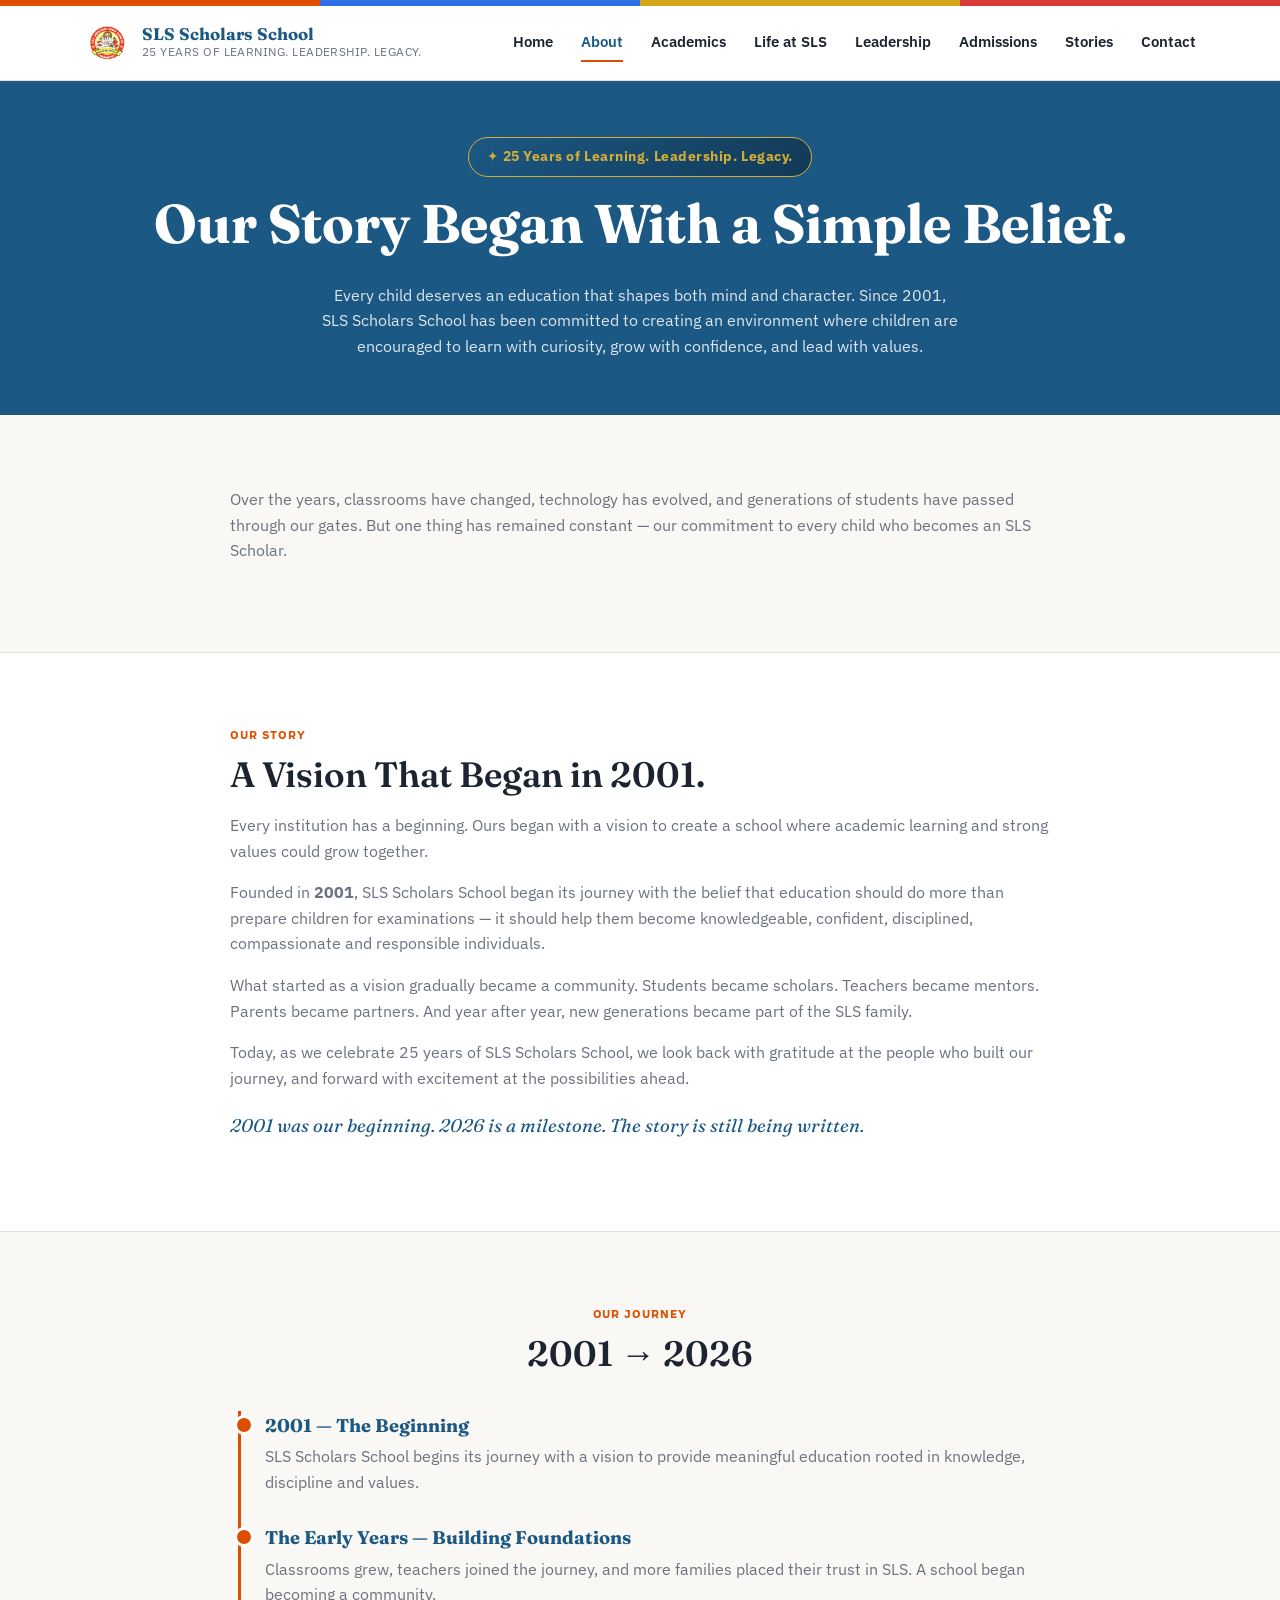
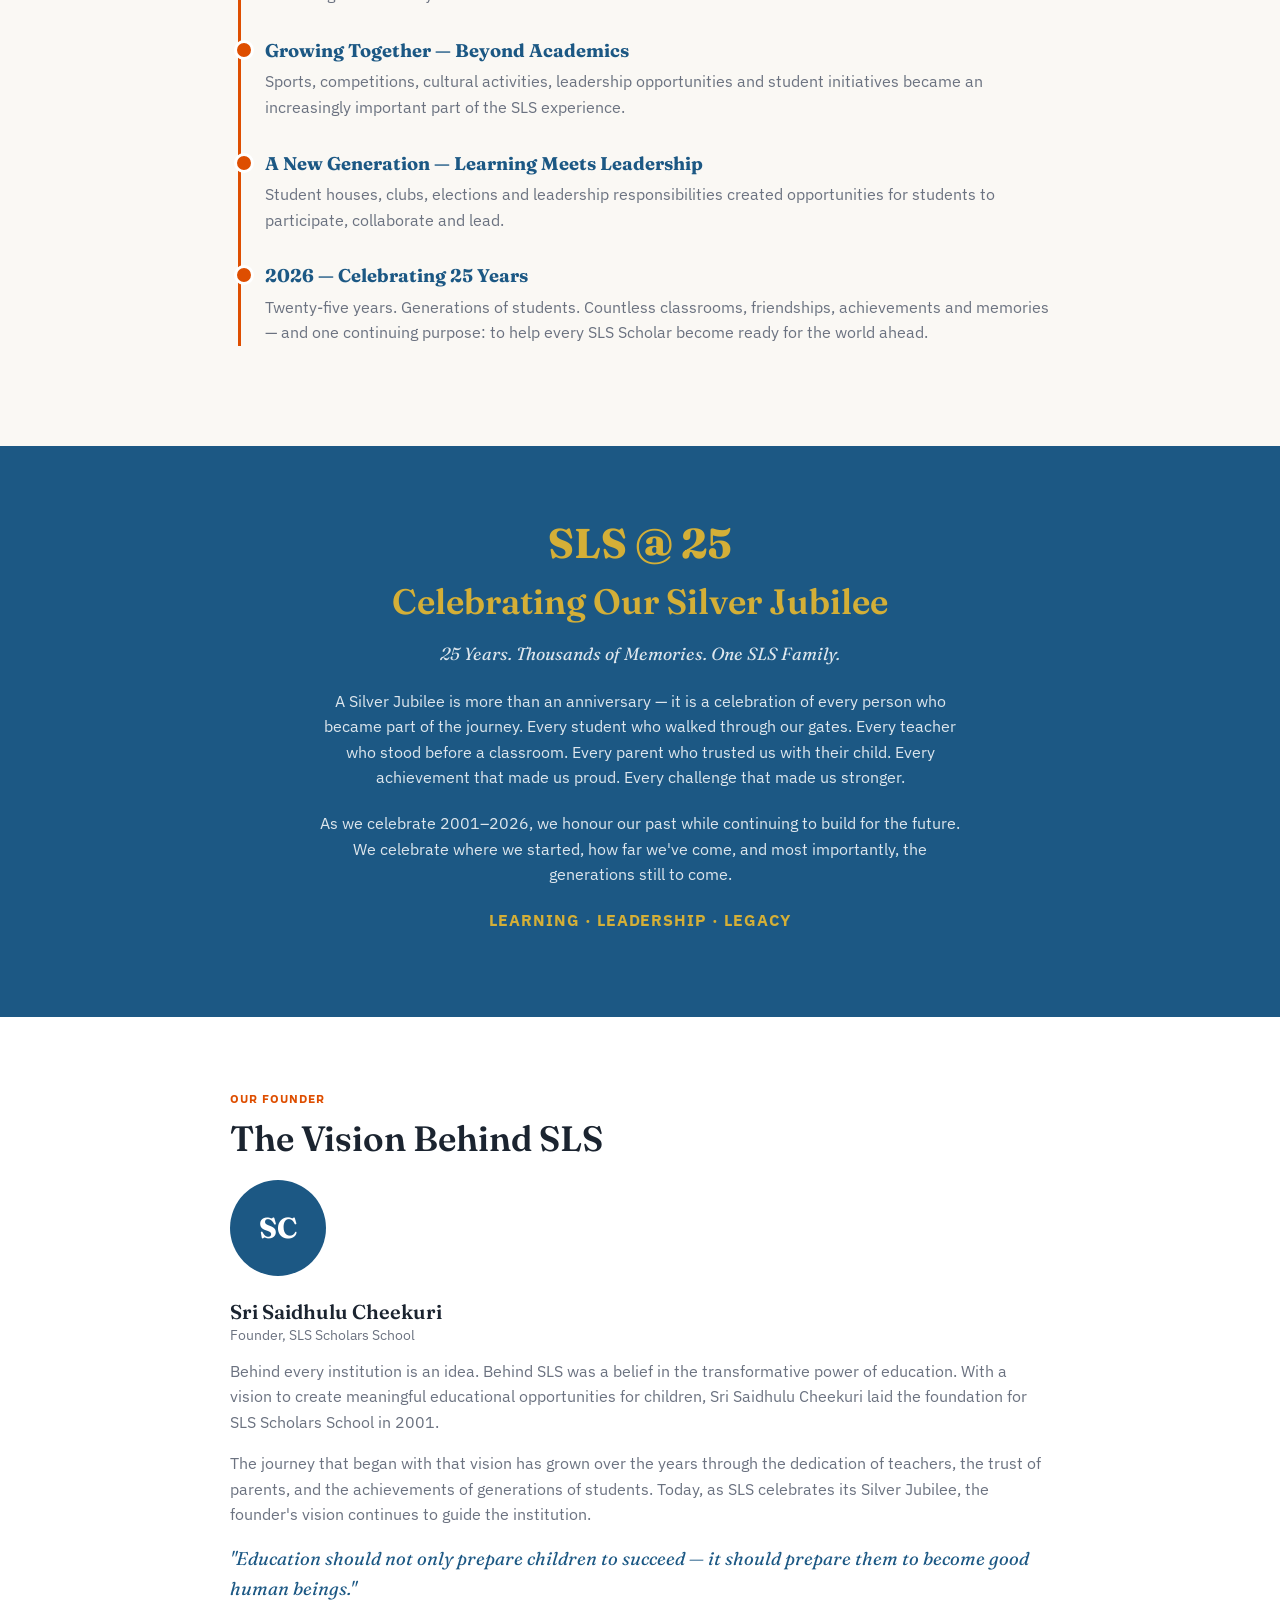
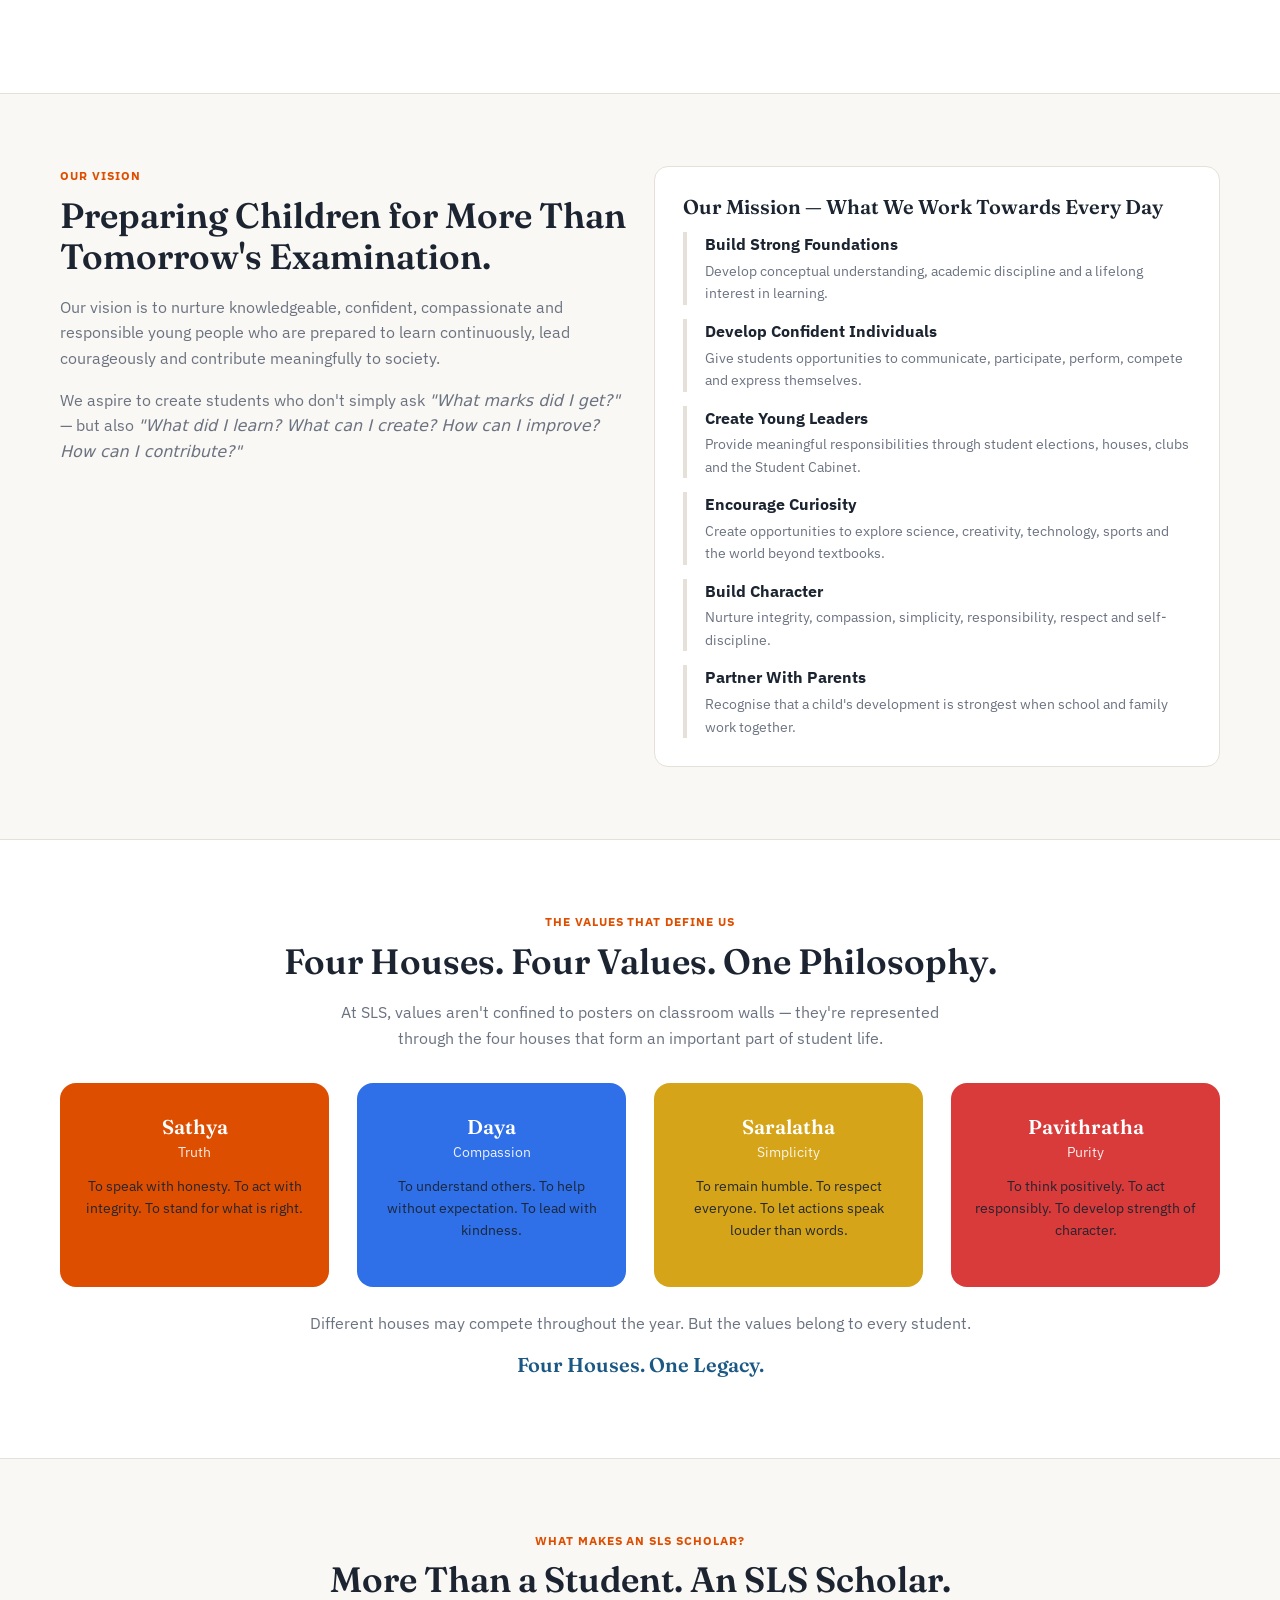
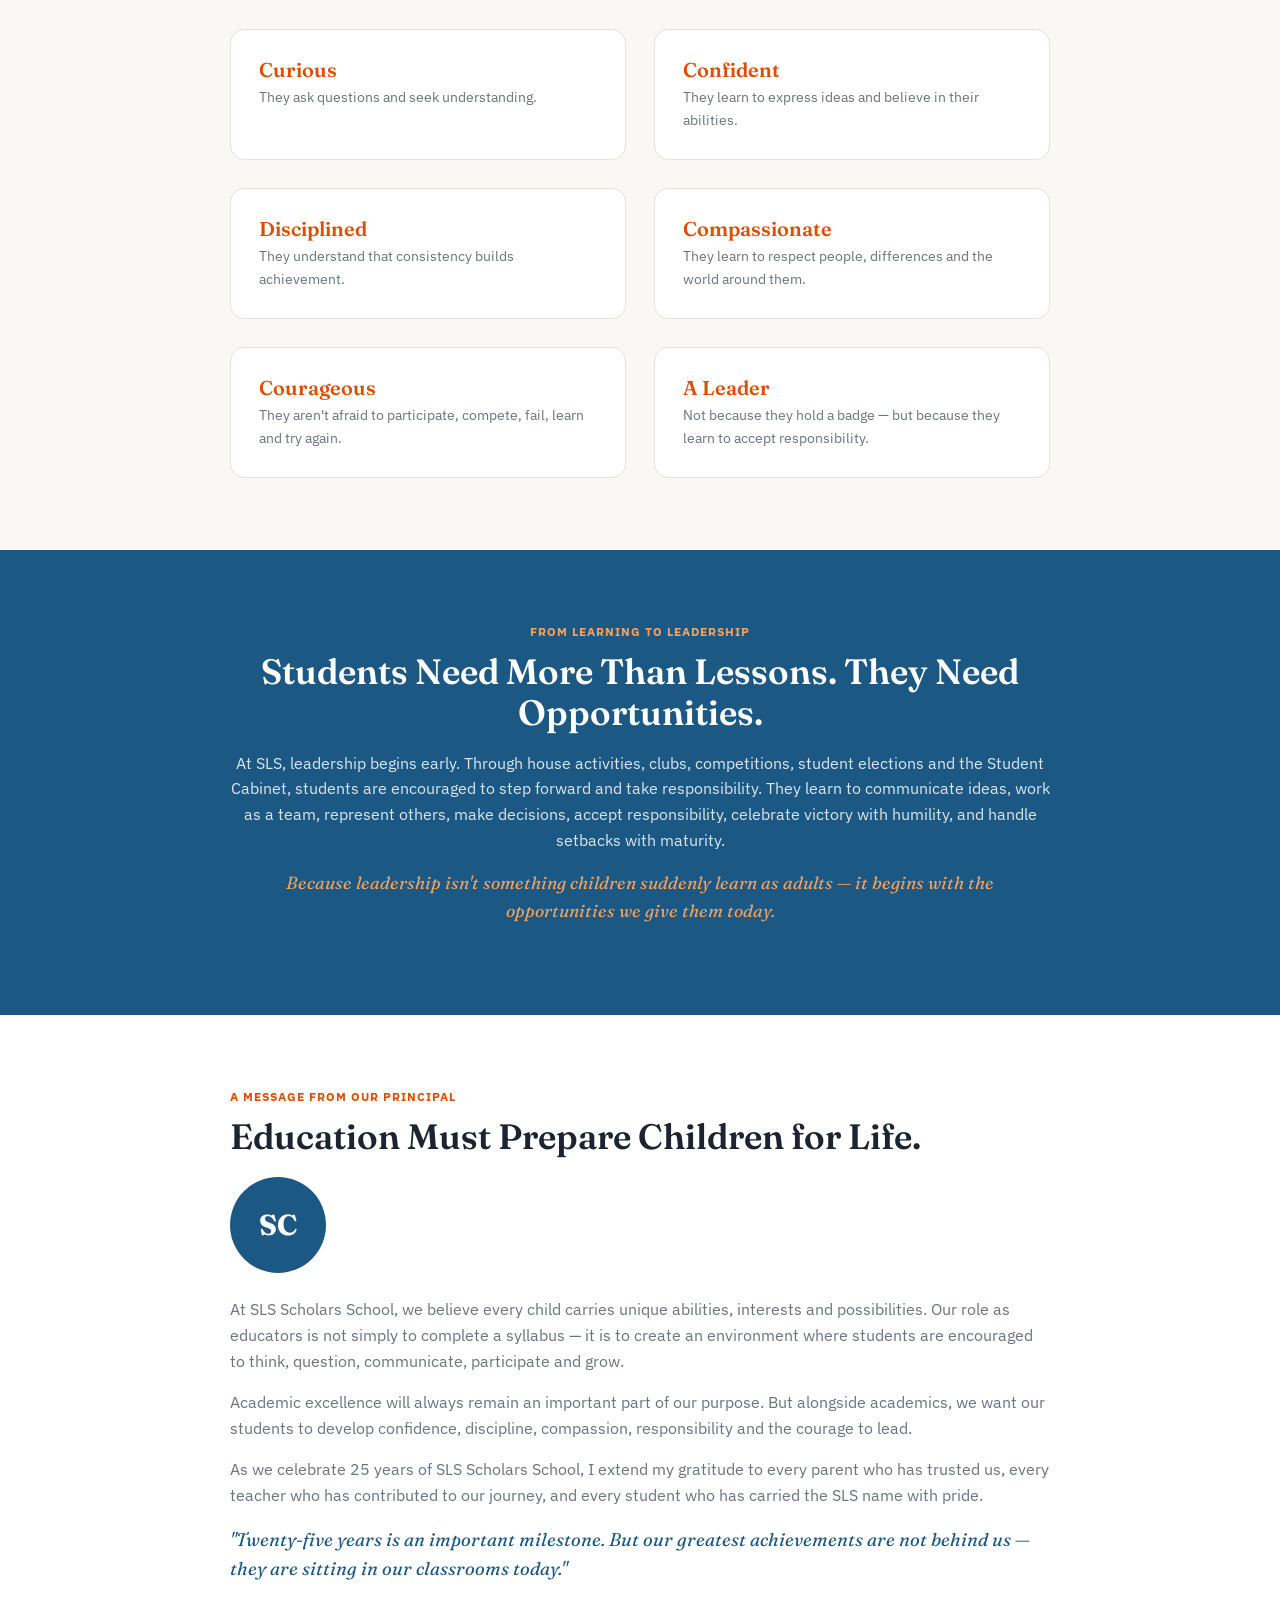
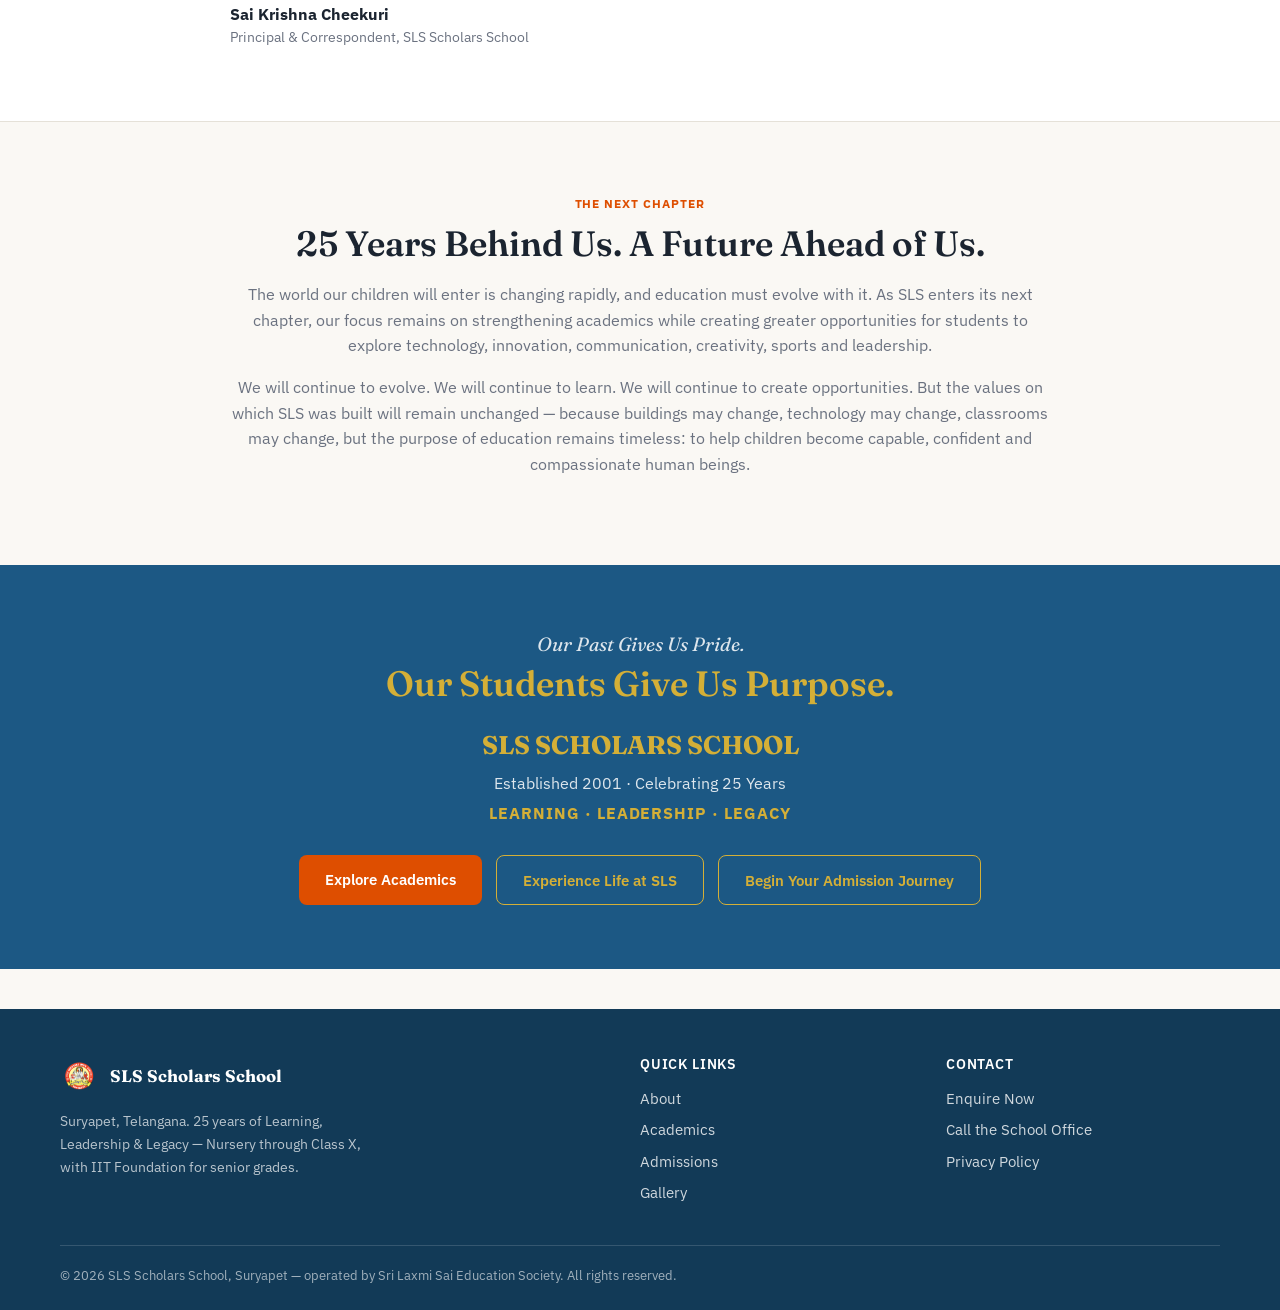
==== commit 33dedca1: "Add Life at SLS and Student Leadership pages" ====
--- a/about.html
+++ b/about.html
@@ -22,8 +22,10 @@
       <a href="index.html">Home</a>
       <a href="about.html" class="active">About</a>
       <a href="academics.html">Academics</a>
+      <a href="life-at-sls.html">Life at SLS</a>
+      <a href="leadership.html">Leadership</a>
       <a href="admissions.html">Admissions</a>
-      <a href="gallery.html">Gallery</a>
+      <a href="gallery.html">Stories</a>
       <a href="contact.html">Contact</a>
     </nav>
   </div>
@@ -121,7 +123,7 @@
       <div style="display:flex; flex-direction:column; gap:14px;">
         <div class="value-block"><strong>Build Strong Foundations</strong><p style="color:var(--muted); font-size:0.88rem; margin:2px 0 0;">Develop conceptual understanding, academic discipline and a lifelong interest in learning.</p></div>
         <div class="value-block"><strong>Develop Confident Individuals</strong><p style="color:var(--muted); font-size:0.88rem; margin:2px 0 0;">Give students opportunities to communicate, participate, perform, compete and express themselves.</p></div>
-        <div class="value-block"><strong>Create Young Leaders</strong><p style="color:var(--muted); font-size:0.88rem; margin:2px 0 0;">Provide meaningful responsibilities through student elections, houses, clubs and the School Cabinet.</p></div>
+        <div class="value-block"><strong>Create Young Leaders</strong><p style="color:var(--muted); font-size:0.88rem; margin:2px 0 0;">Provide meaningful responsibilities through student elections, houses, clubs and the Student Cabinet.</p></div>
         <div class="value-block"><strong>Encourage Curiosity</strong><p style="color:var(--muted); font-size:0.88rem; margin:2px 0 0;">Create opportunities to explore science, creativity, technology, sports and the world beyond textbooks.</p></div>
         <div class="value-block"><strong>Build Character</strong><p style="color:var(--muted); font-size:0.88rem; margin:2px 0 0;">Nurture integrity, compassion, simplicity, responsibility, respect and self-discipline.</p></div>
         <div class="value-block"><strong>Partner With Parents</strong><p style="color:var(--muted); font-size:0.88rem; margin:2px 0 0;">Recognise that a child's development is strongest when school and family work together.</p></div>
@@ -181,7 +183,7 @@
   <div class="wrap-narrow" style="text-align:center;">
     <span class="eyebrow" style="color:#F5A25D;">From Learning to Leadership</span>
     <h2 style="color:#fff;">Students Need More Than Lessons. They Need Opportunities.</h2>
-    <p style="color:rgba(255,255,255,0.85);">At SLS, leadership begins early. Through house activities, clubs, competitions, student elections and the School Cabinet, students are encouraged to step forward and take responsibility. They learn to communicate ideas, work as a team, represent others, make decisions, accept responsibility, celebrate victory with humility, and handle setbacks with maturity.</p>
+    <p style="color:rgba(255,255,255,0.85);">At SLS, leadership begins early. Through house activities, clubs, competitions, student elections and the Student Cabinet, students are encouraged to step forward and take responsibility. They learn to communicate ideas, work as a team, represent others, make decisions, accept responsibility, celebrate victory with humility, and handle setbacks with maturity.</p>
     <p style="font-family:'Fraunces',serif; font-style:italic; color:#F5A25D; font-size:1.1rem;">Because leadership isn't something children suddenly learn as adults — it begins with the opportunities we give them today.</p>
   </div>
 </section>
@@ -252,5 +254,11 @@
   <div class="footer-bottom">© 2026 SLS Scholars School, Suryapet — operated by Sri Laxmi Sai Education Society. All rights reserved.</div>
 </footer>
 
+<div class="mobile-cta-bar">
+  <a href="tel:+919848638999">📞<br>Call</a>
+  <a href="tel:+919848638999">💬<br>WhatsApp</a>
+  <a href="admissions.html#admissionForm">🎓<br>Enquire</a>
+</div>
+
 </body>
 </html>
--- a/style.css
+++ b/style.css
@@ -270,3 +270,37 @@
 .faq-item { border-bottom: 1px solid var(--line); padding: 18px 0; }
 .faq-item h3 { font-size: 1.02rem; margin-bottom: 6px; }
 .stat-pill { display: inline-block; background: #F5F6F1; border-radius: 999px; padding: 6px 16px; font-size: 0.85rem; font-weight: 600; margin: 4px; }
+
+/* Sticky mobile bar — Call / WhatsApp / Enquire, shown only on small screens */
+.mobile-cta-bar {
+  position: fixed; bottom: 0; left: 0; right: 0; background: #fff; border-top: 1px solid var(--line);
+  display: none; justify-content: space-around; padding: 10px 0; z-index: 40;
+  box-shadow: 0 -2px 10px rgba(0,0,0,0.06);
+}
+.mobile-cta-bar a { text-align: center; font-size: 0.75rem; color: var(--navy); font-weight: 600; text-decoration: none; }
+@media (max-width: 700px) {
+  .mobile-cta-bar { display: flex; }
+  body { padding-bottom: 60px; }
+}
+
+.video-placeholder {
+  aspect-ratio: 16/9; background: linear-gradient(135deg, var(--navy), #2a6a94);
+  border-radius: 16px; display: flex; flex-direction: column; align-items: center; justify-content: center;
+  color: #fff; text-align: center; padding: 24px;
+}
+.video-placeholder .play-icon { font-size: 44px; margin-bottom: 10px; }
+
+.full-photo-block {
+  aspect-ratio: 16/9; border-radius: 16px; display: flex; align-items: center; justify-content: center;
+  font-size: 40px; margin-bottom: 16px;
+}
+
+.cabinet-card { background: #fff; border: 1px solid var(--line); border-radius: 14px; padding: 20px; text-align: center; }
+.cabinet-card .person-avatar { margin: 0 auto 12px; width: 72px; height: 72px; font-size: 1.3rem; }
+.cabinet-card .position { font-size: 0.75rem; text-transform: uppercase; letter-spacing: 0.04em; color: var(--orange); font-weight: 700; margin-bottom: 4px; }
+.cabinet-card .quote { font-family: 'Fraunces', serif; font-style: italic; font-size: 0.85rem; color: var(--muted); margin-top: 8px; }
+
+.story-card { border-radius: 14px; overflow: hidden; border: 1px solid var(--line); }
+.story-card .story-photo { aspect-ratio: 4/3; display: flex; align-items: center; justify-content: center; font-size: 36px; }
+.story-card .story-body { padding: 16px; background: #fff; }
+.story-card .story-count { font-size: 0.75rem; color: var(--muted); margin-top: 4px; }
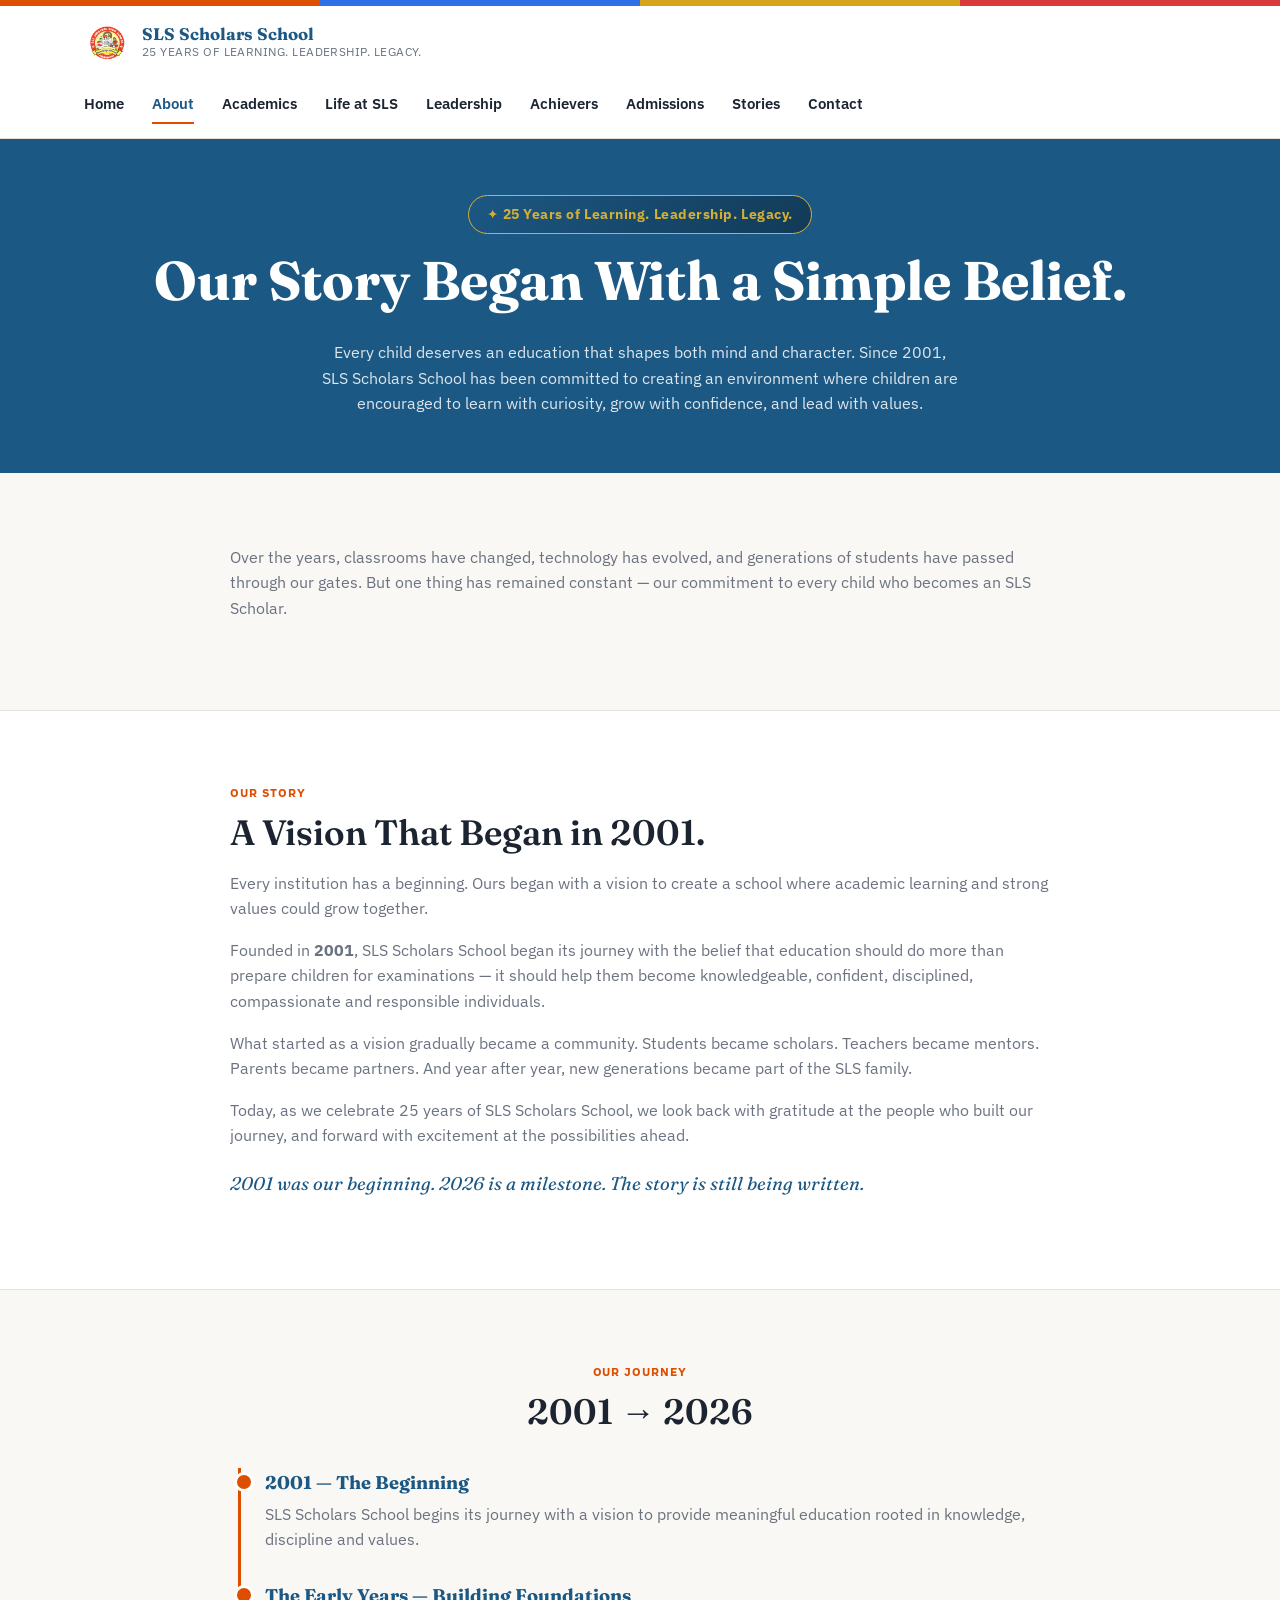
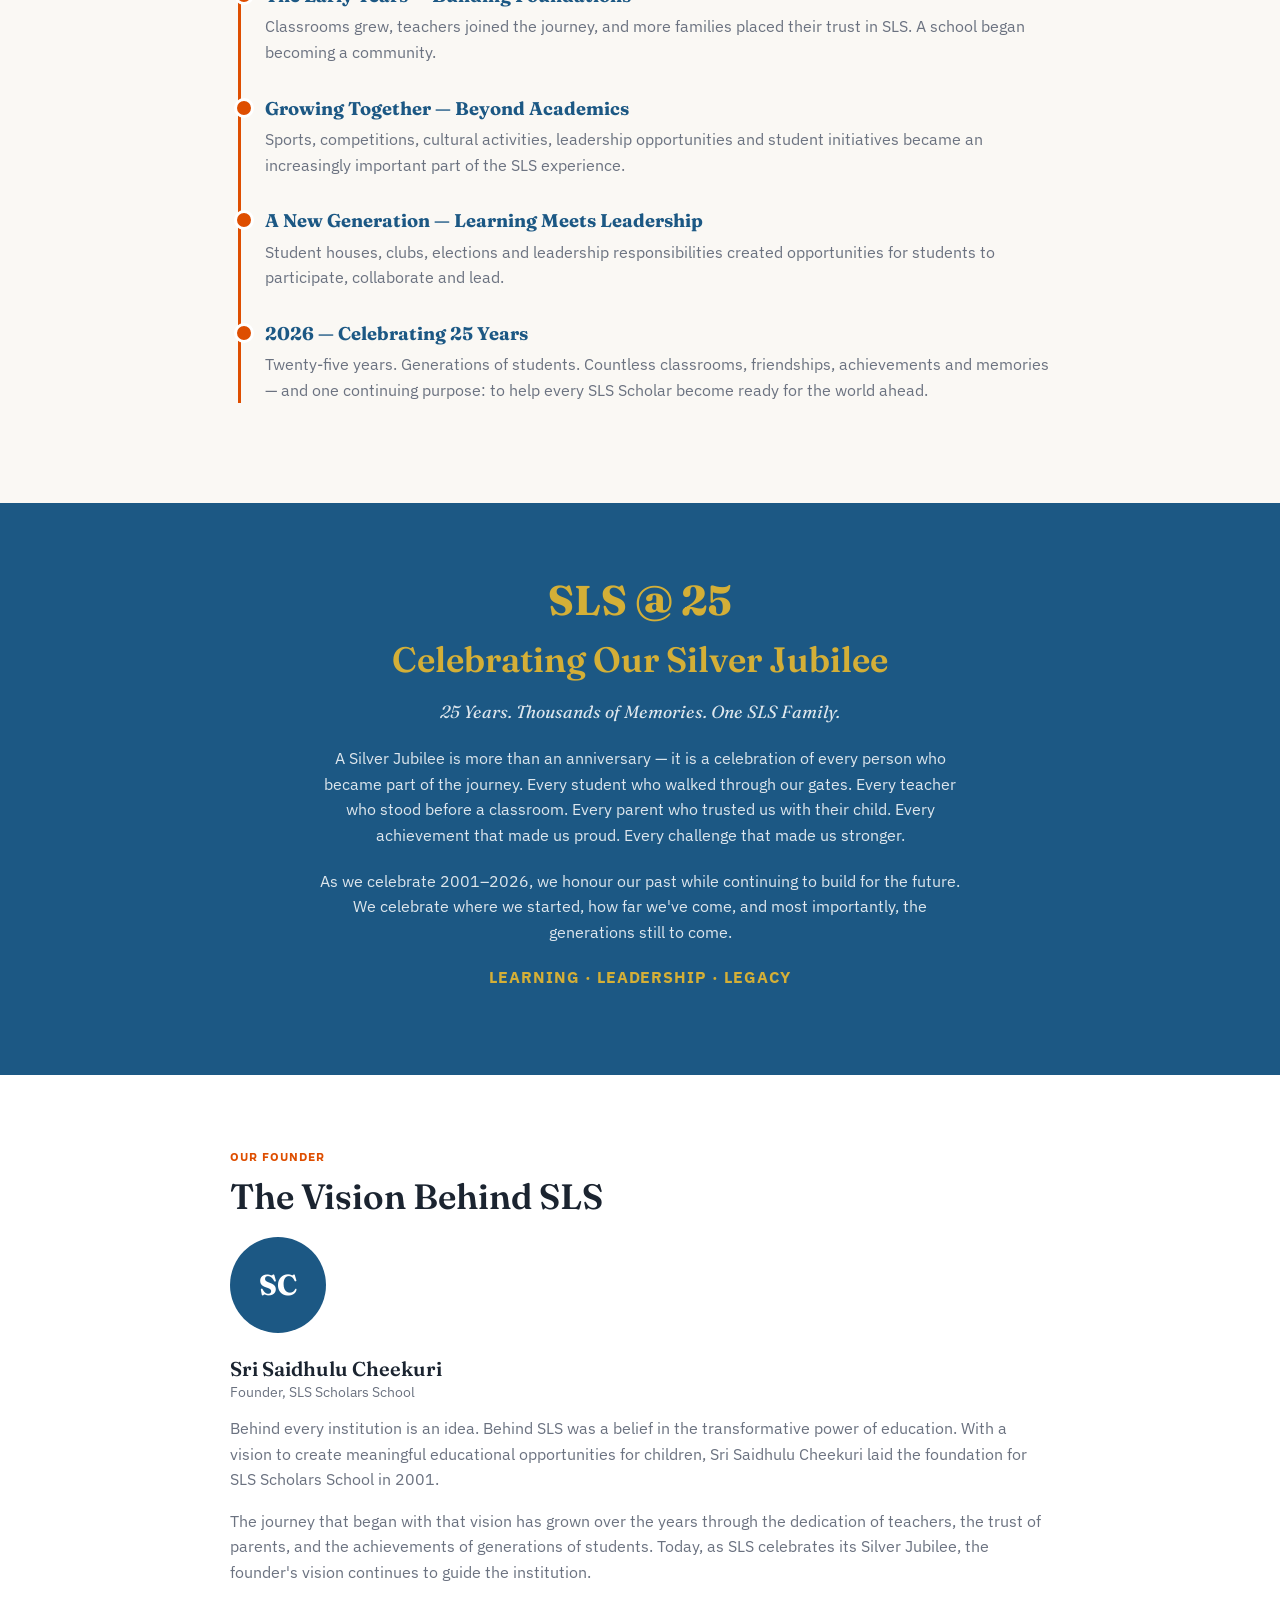
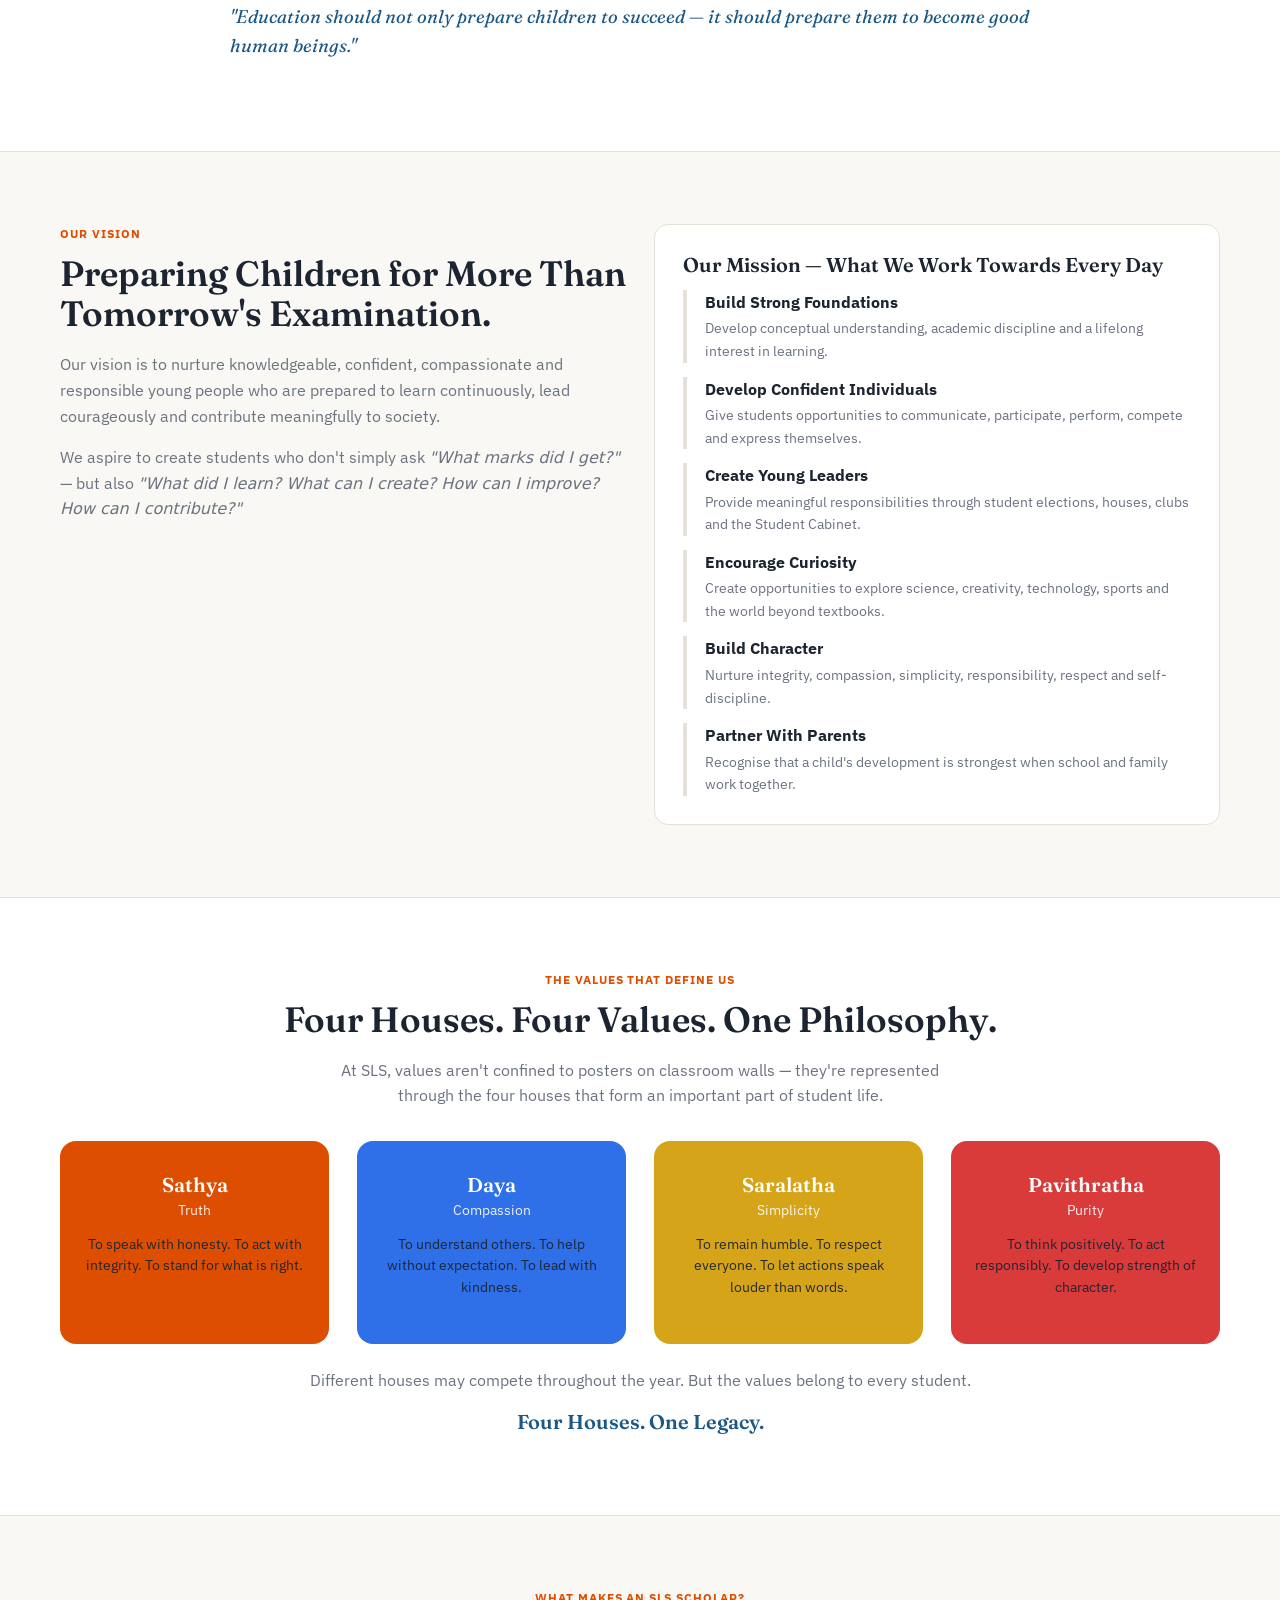
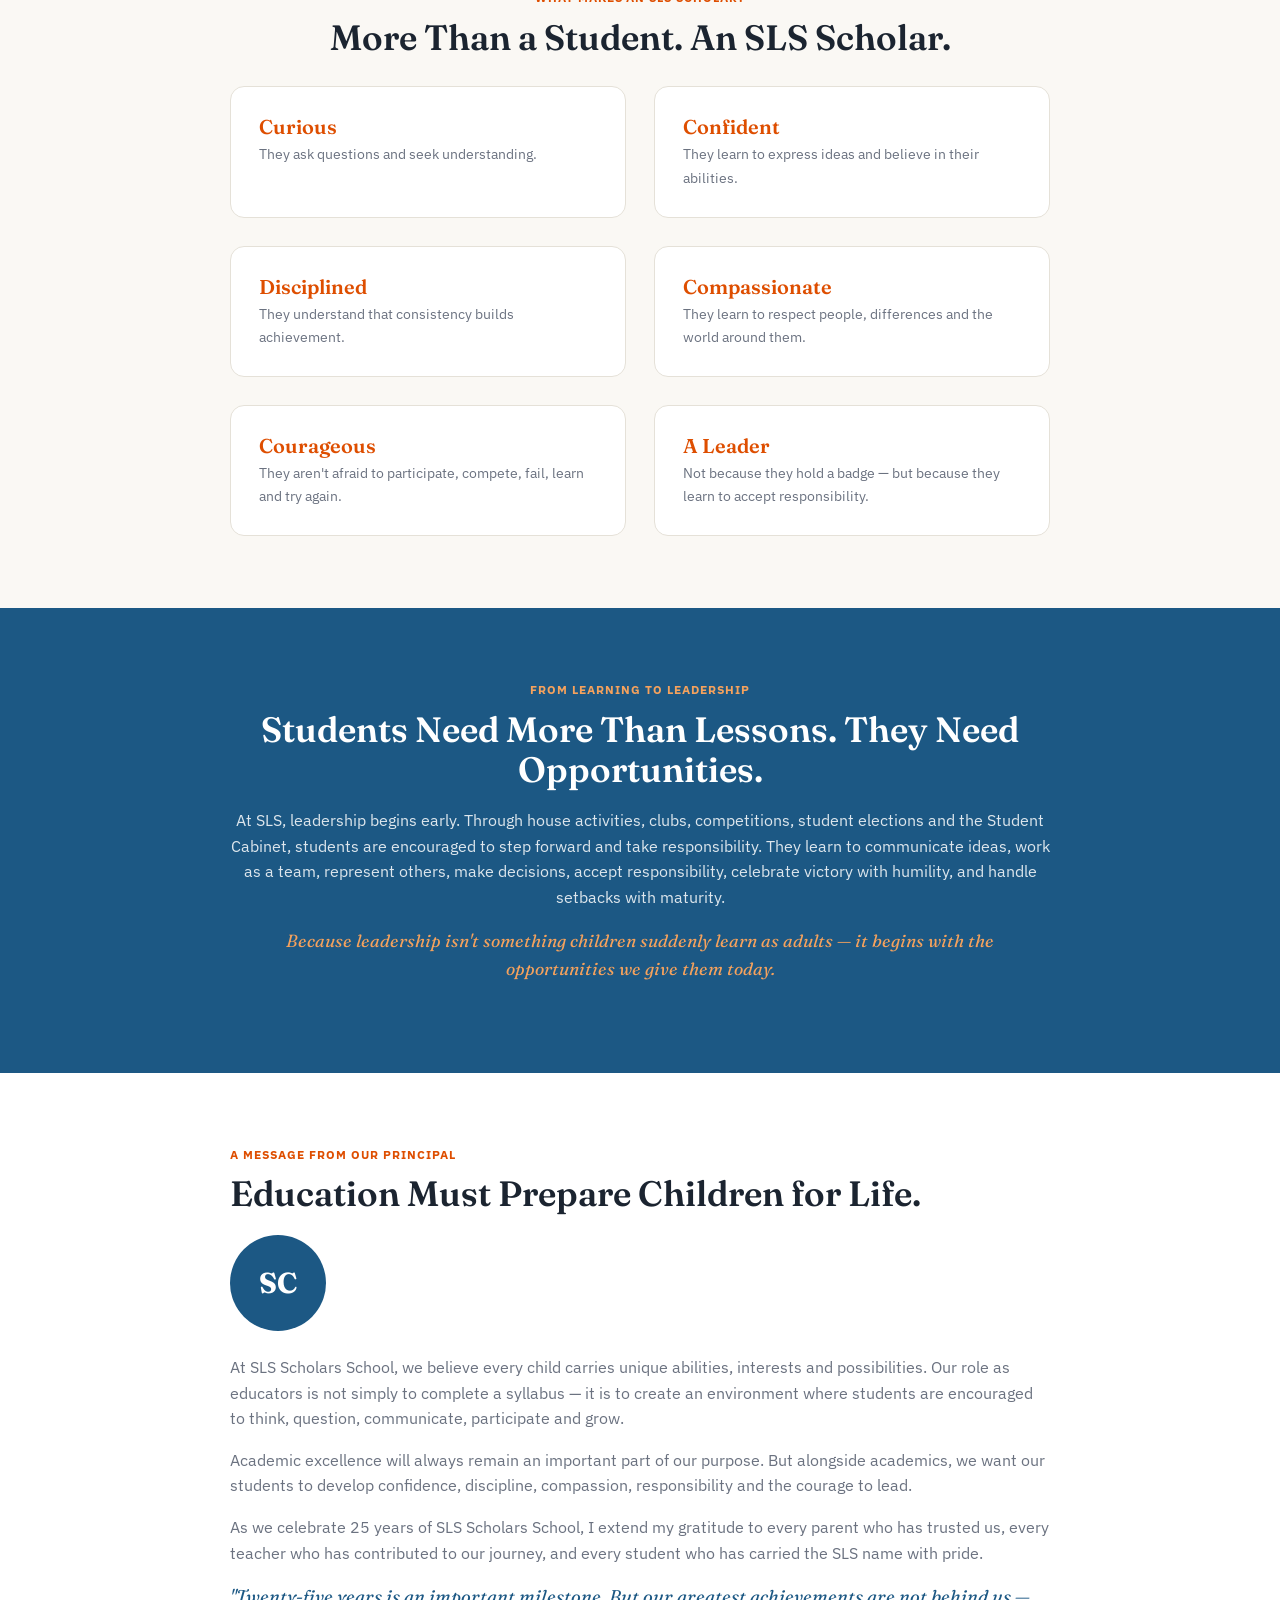
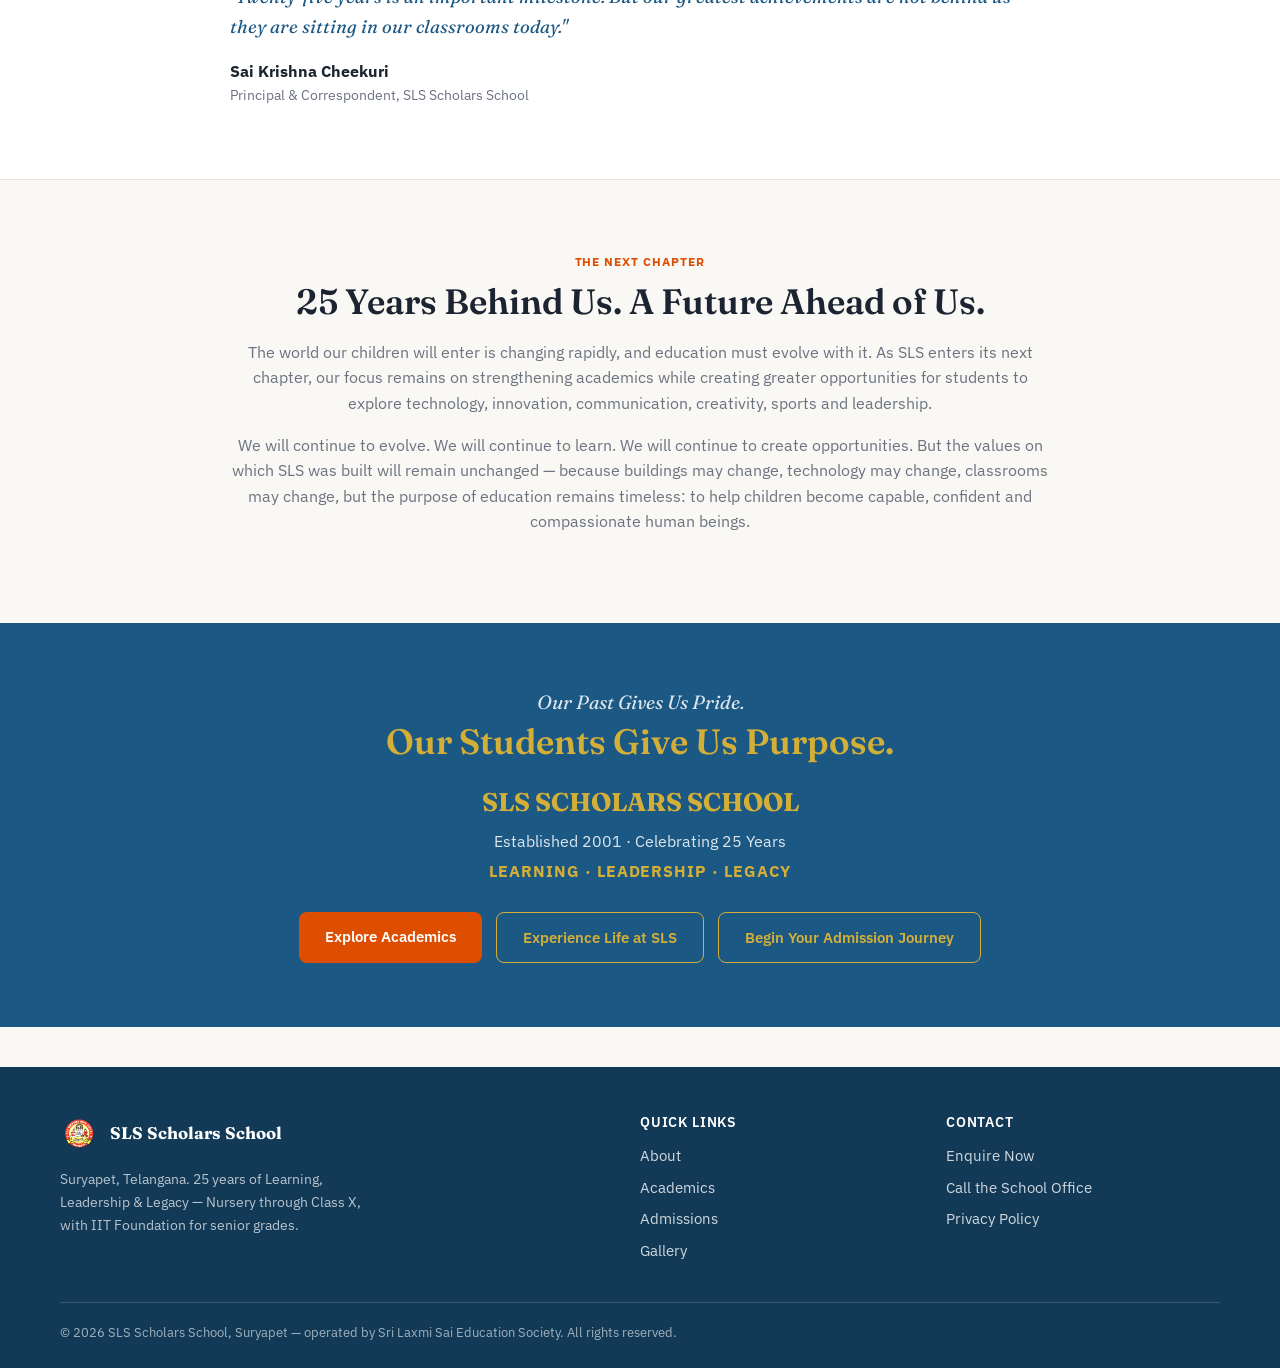
==== commit f19cdab0: "Rebuild Contact page" ====
--- a/about.html
+++ b/about.html
@@ -24,6 +24,7 @@
       <a href="academics.html">Academics</a>
       <a href="life-at-sls.html">Life at SLS</a>
       <a href="leadership.html">Leadership</a>
+      <a href="achievers.html">Achievers</a>
       <a href="admissions.html">Admissions</a>
       <a href="gallery.html">Stories</a>
       <a href="contact.html">Contact</a>
--- a/style.css
+++ b/style.css
@@ -304,3 +304,15 @@
 .story-card .story-photo { aspect-ratio: 4/3; display: flex; align-items: center; justify-content: center; font-size: 36px; }
 .story-card .story-body { padding: 16px; background: #fff; }
 .story-card .story-count { font-size: 0.75rem; color: var(--muted); margin-top: 4px; }
+
+.achiever-card { background: #fff; border: 1px solid var(--line); border-radius: 12px; padding: 16px; text-align: center; }
+.achiever-card .score-badge {
+  display: inline-block; background: var(--navy); color: #fff; font-weight: 700;
+  font-family: 'Fraunces', serif; font-size: 1.1rem; padding: 6px 14px; border-radius: 8px; margin-bottom: 8px;
+}
+.achiever-card.top .score-badge { background: var(--orange); font-size: 1.3rem; }
+
+.maps-placeholder {
+  aspect-ratio: 16/9; background: #F5F6F1; border: 1px dashed var(--line); border-radius: 12px;
+  display: flex; flex-direction: column; align-items: center; justify-content: center; color: var(--muted); text-align: center; padding: 20px;
+}
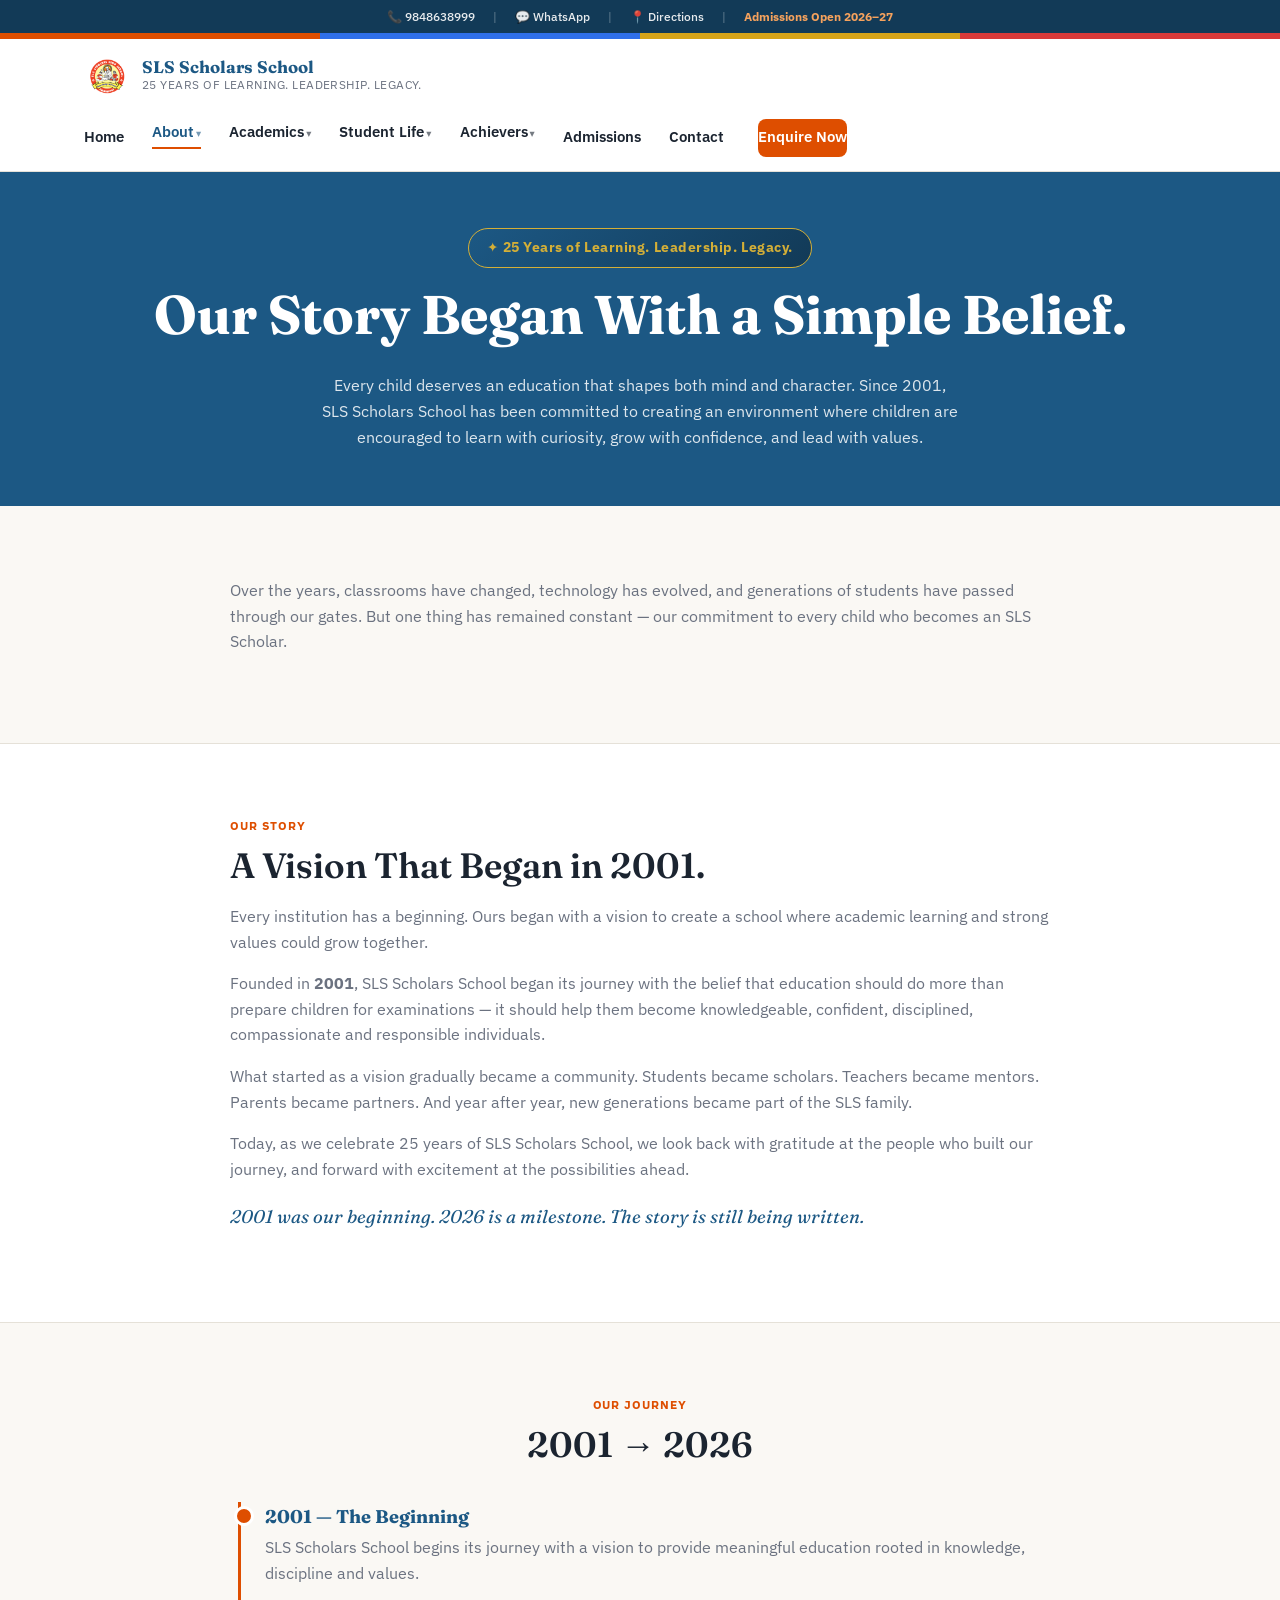
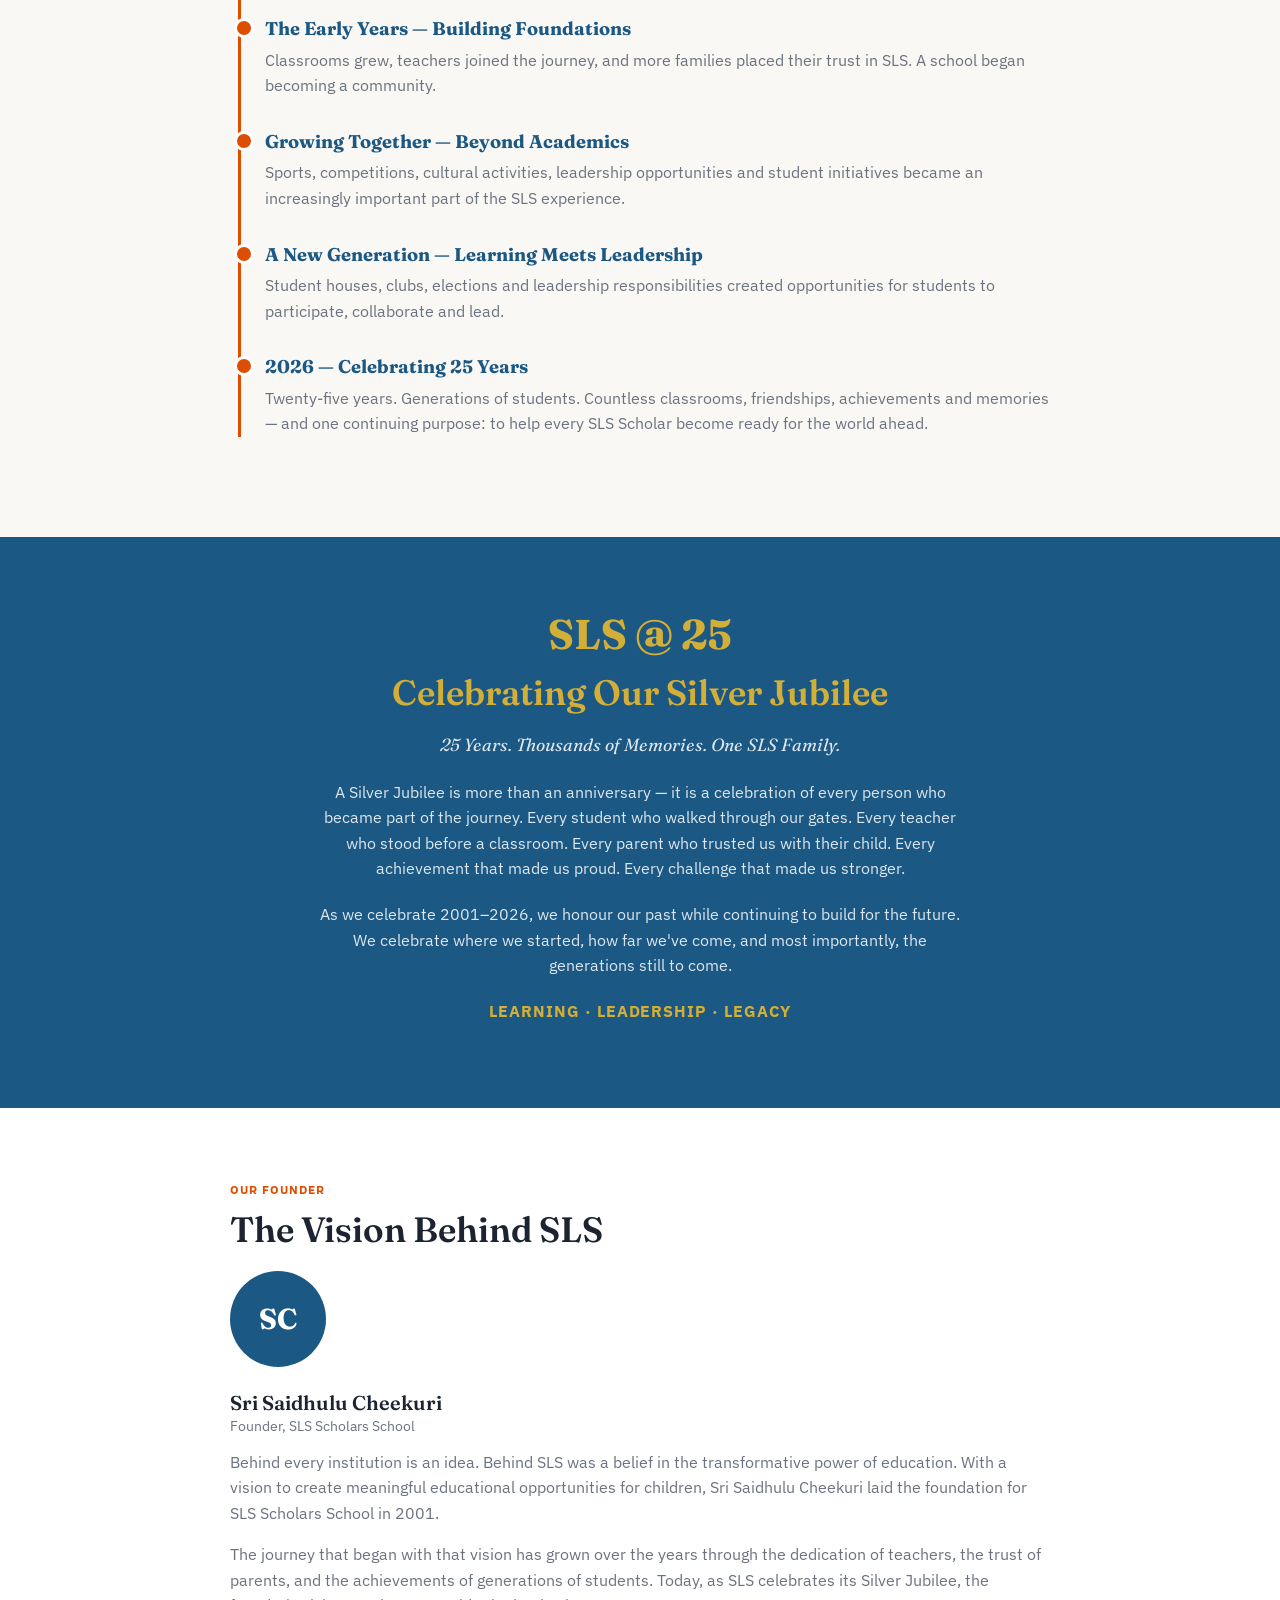
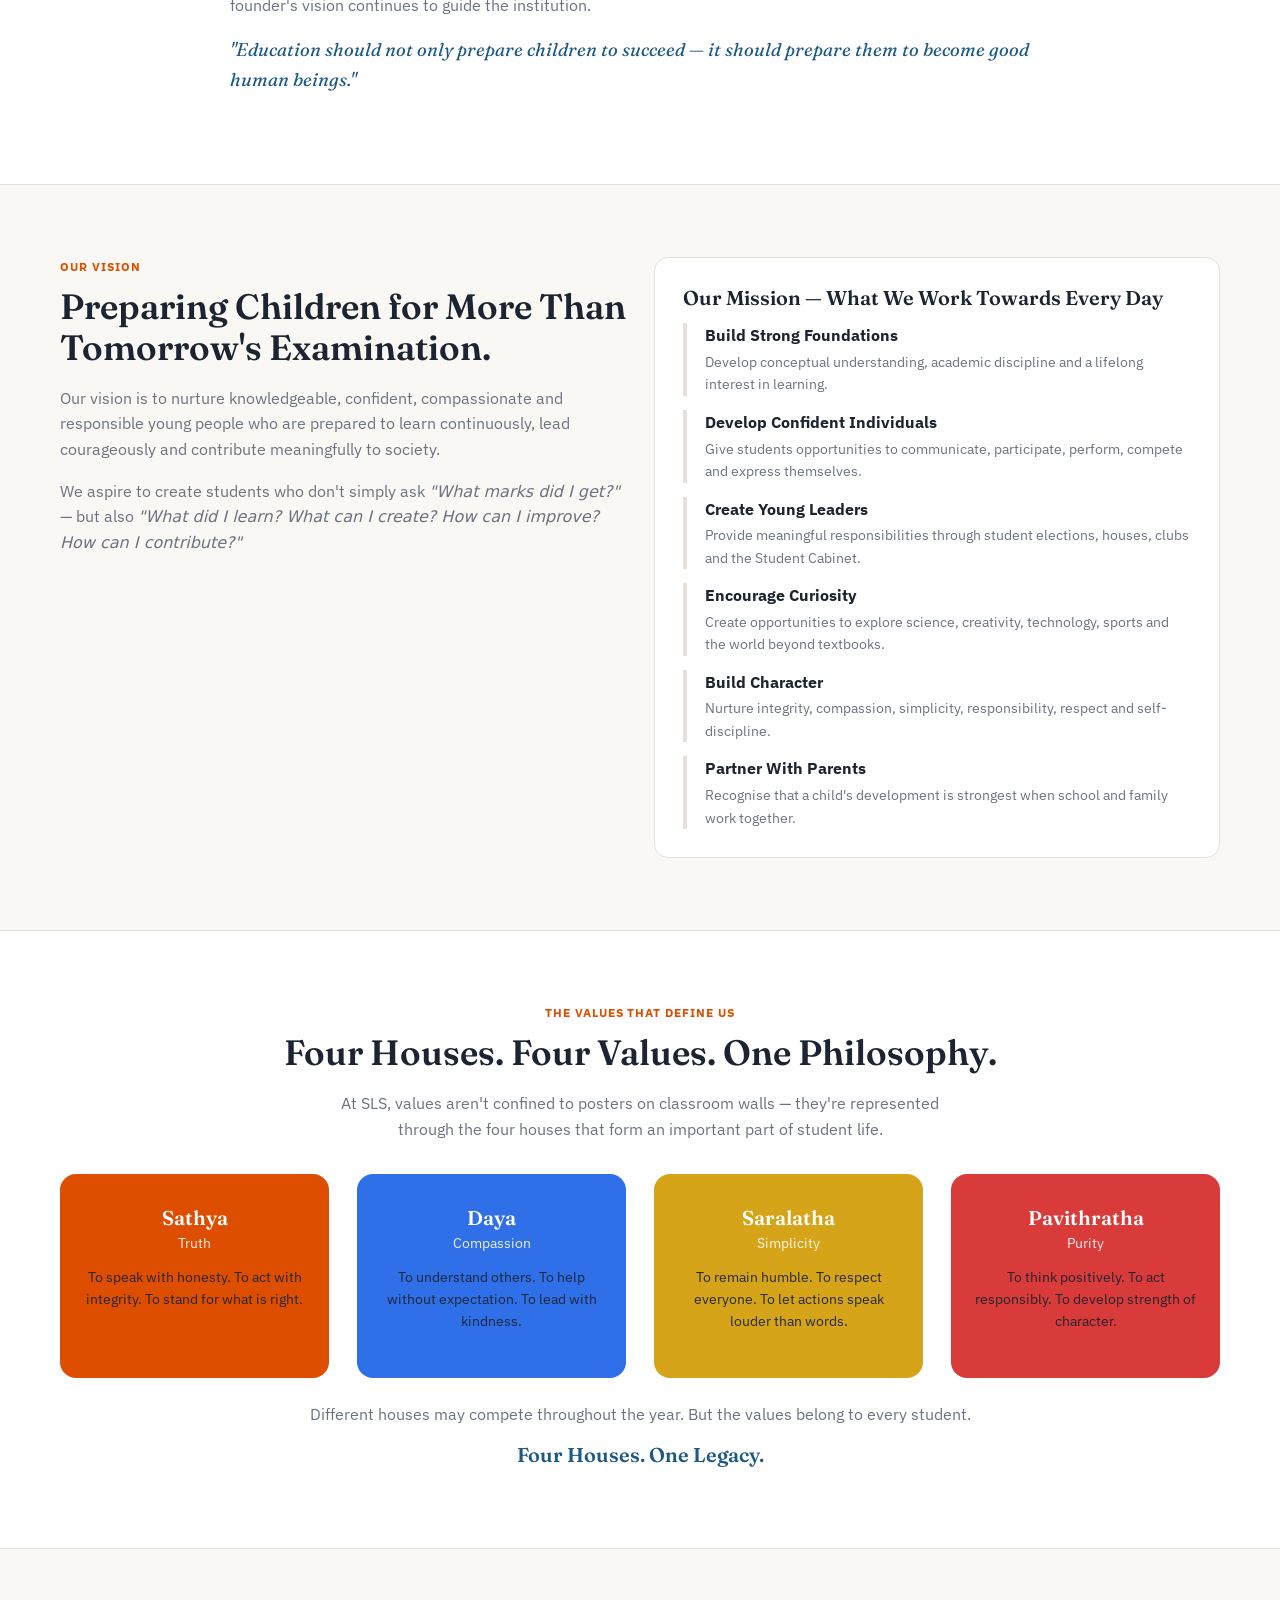
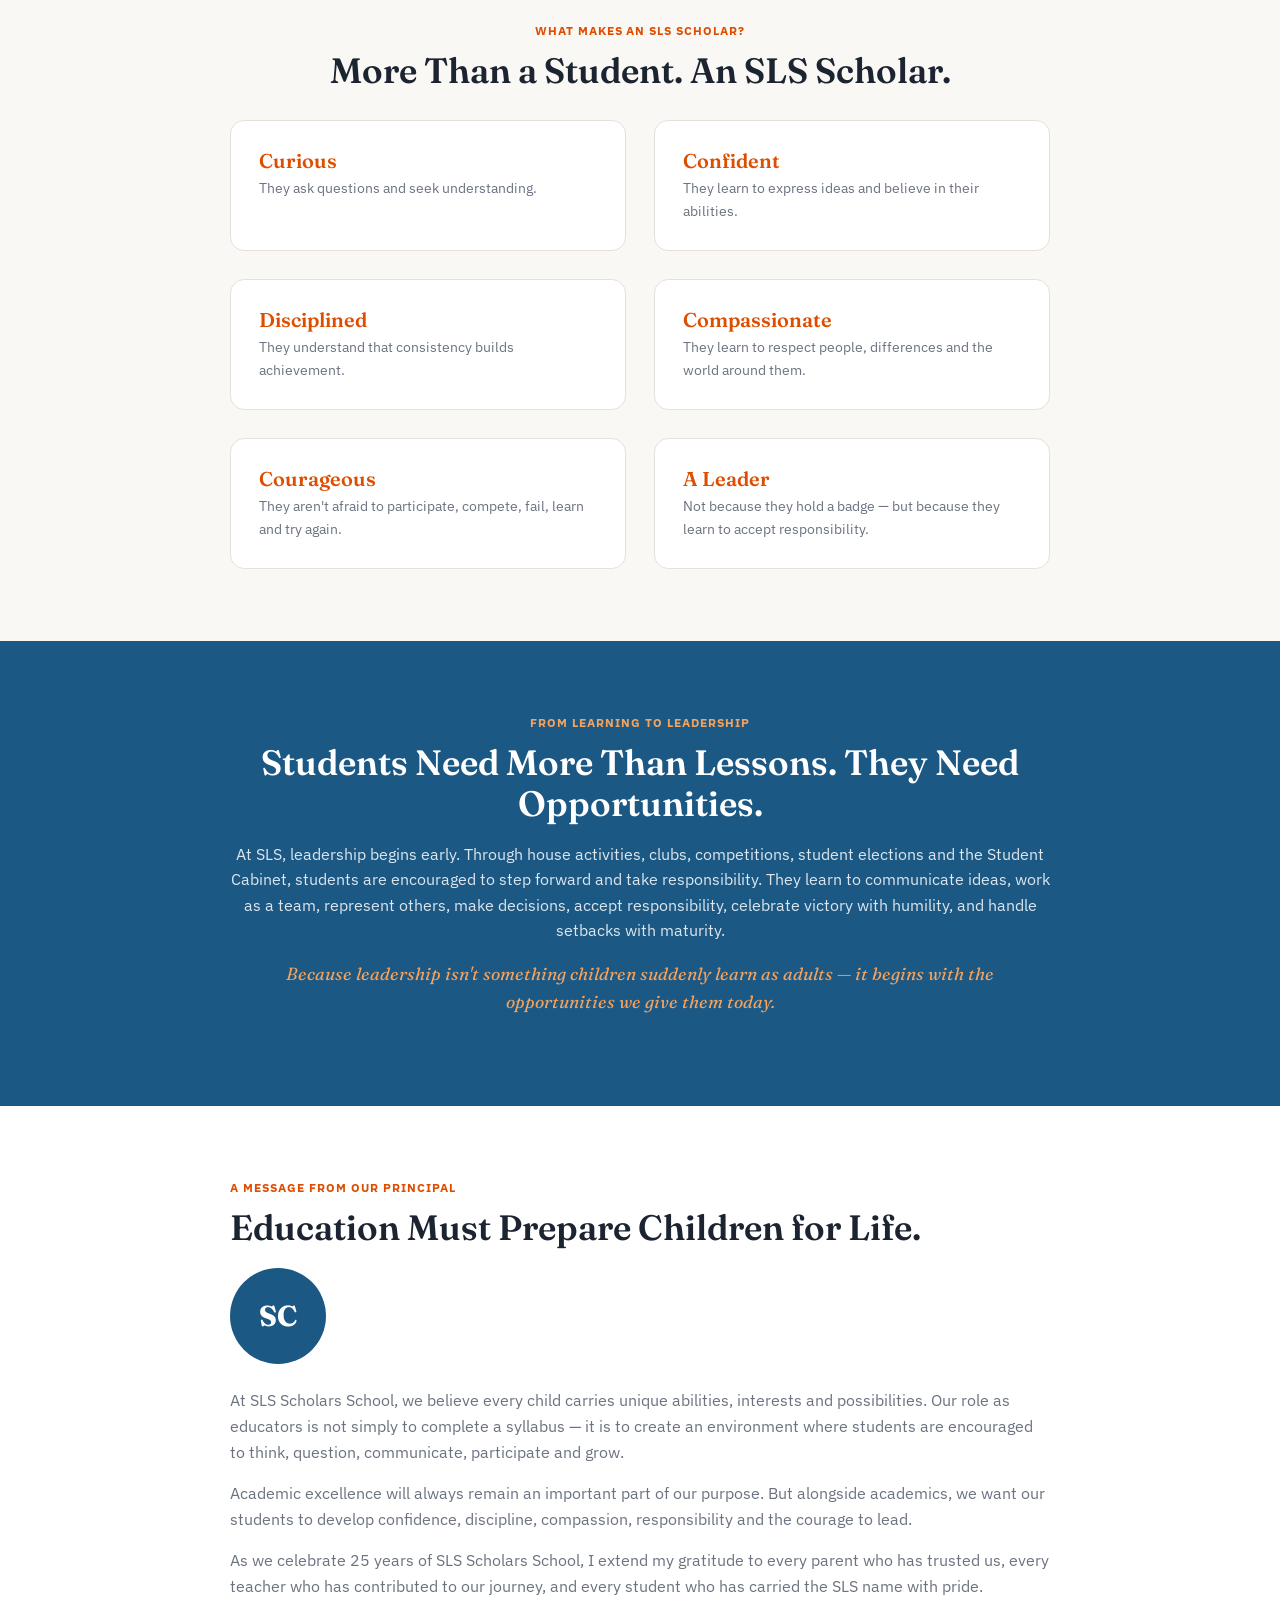
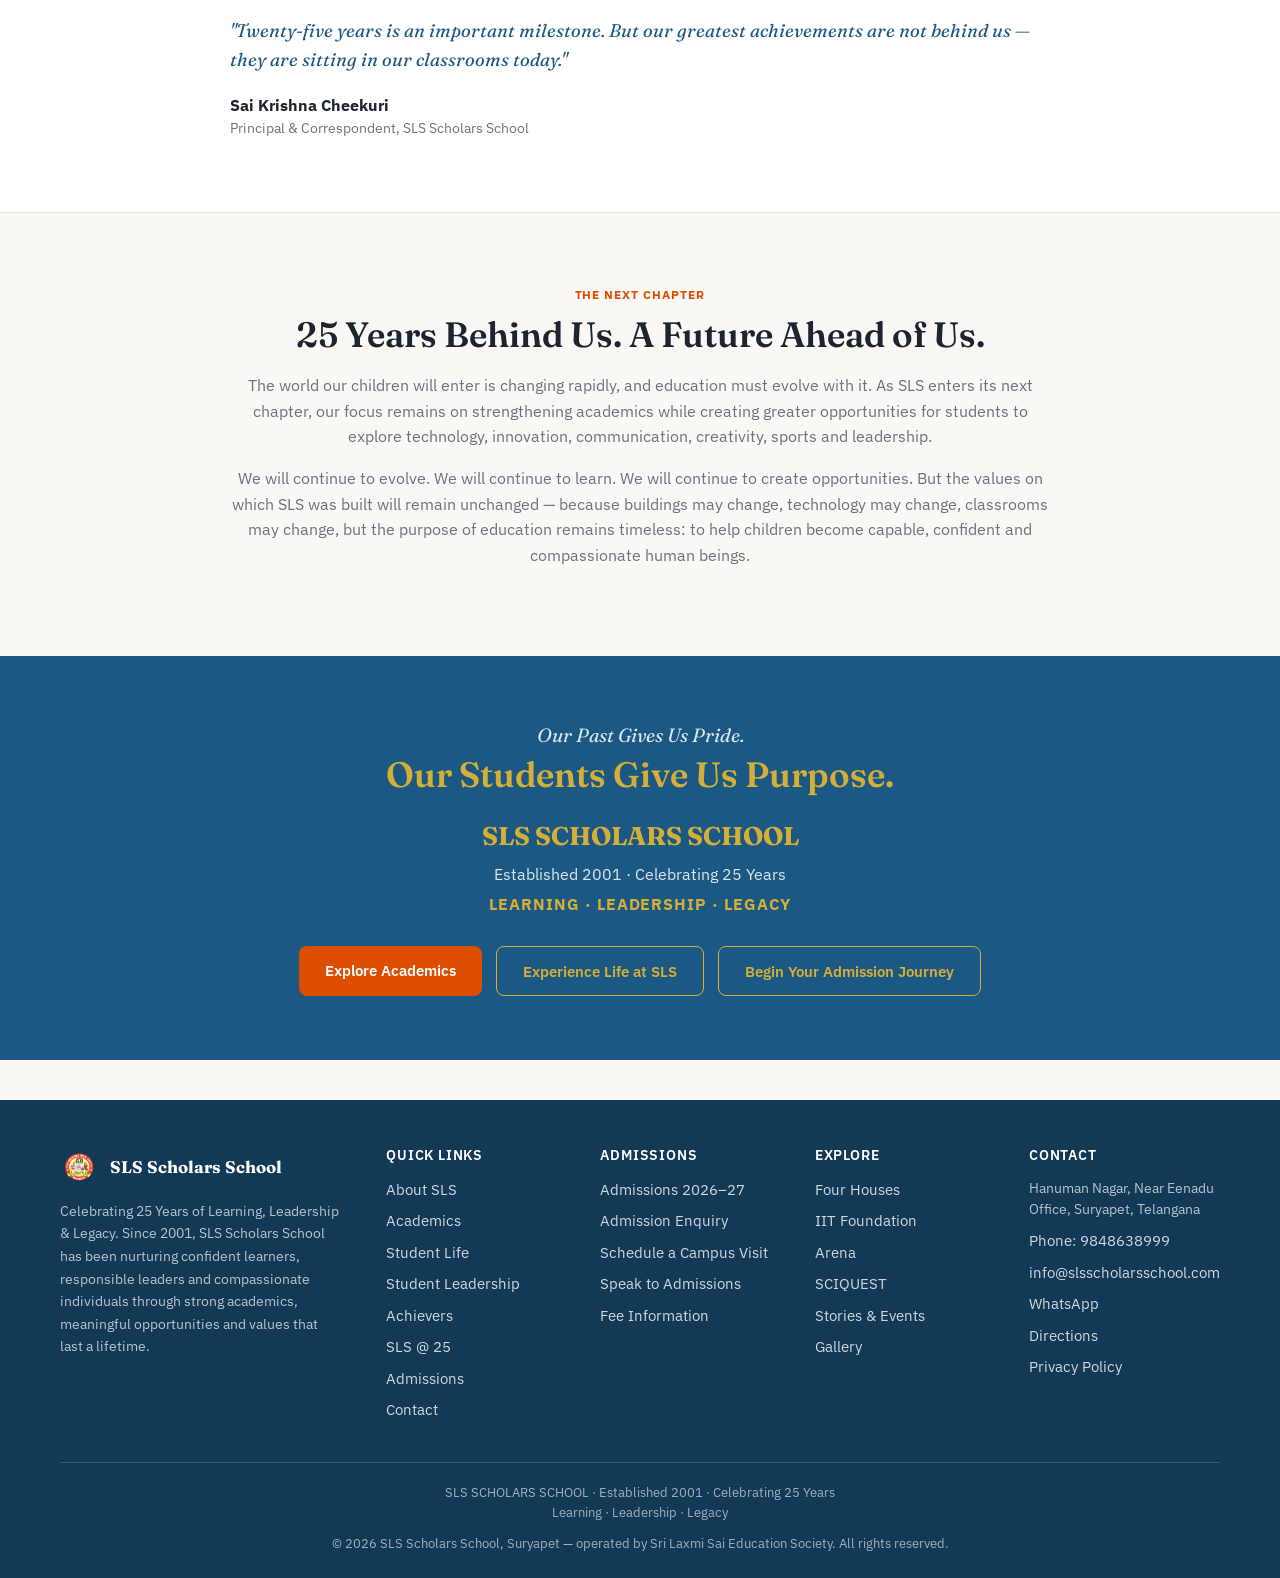
==== commit 7ce3a937: "Add dropdown navigation, expanded footer, richer Stories page" ====
--- a/about.html
+++ b/about.html
@@ -8,6 +8,15 @@
 </head>
 <body>
 
+<div class="utility-strip">
+  <a href="tel:+919848638999">📞 9848638999</a>
+  <span class="sep">|</span>
+  <a href="tel:+919848638999">💬 WhatsApp</a>
+  <span class="sep">|</span>
+  <a href="https://www.google.com/maps/search/?api=1&query=SLS+Scholars+School+Hanuman+Nagar+Near+Eenadu+Office+Suryapet" target="_blank" rel="noopener">📍 Directions</a>
+  <span class="sep">|</span>
+  <span class="admissions-tag">Admissions Open 2026–27</span>
+</div>
 <div class="house-stripe"><span class="s1"></span><span class="s2"></span><span class="s3"></span><span class="s4"></span></div>
 <header class="site-header">
   <div class="nav-wrap">
@@ -18,16 +27,54 @@
         <div class="school-tag">25 Years of Learning. Leadership. Legacy.</div>
       </div>
     </a>
+    <button class="hamburger-btn" onclick="document.querySelector('.main-nav').classList.add('open')" aria-label="Open menu">☰</button>
     <nav class="main-nav">
-      <a href="index.html">Home</a>
-      <a href="about.html" class="active">About</a>
-      <a href="academics.html">Academics</a>
-      <a href="life-at-sls.html">Life at SLS</a>
-      <a href="leadership.html">Leadership</a>
-      <a href="achievers.html">Achievers</a>
-      <a href="admissions.html">Admissions</a>
-      <a href="gallery.html">Stories</a>
-      <a href="contact.html">Contact</a>
+      <button class="nav-close-btn" onclick="document.querySelector('.main-nav').classList.remove('open')" aria-label="Close menu">✕</button>
+      <a href="index.html" class="no-caret">Home</a>
+      <div class="nav-item">
+        <a href="about.html" class="active">About</a>
+        <div class="nav-dropdown">
+          <a href="about.html#our-story">Our Story</a>
+          <a href="about.html#founder">Founder</a>
+          <a href="about.html#principal-message">Principal's Message</a>
+          <a href="about.html#vision-mission">Vision &amp; Mission</a>
+          <a href="about.html#four-houses">Four Houses</a>
+        </div>
+      </div>
+      <div class="nav-item">
+        <a href="academics.html">Academics</a>
+        <div class="nav-dropdown">
+          <a href="academics.html#academic-journey">Academic Journey</a>
+          <a href="academics.html#early-years">Early Years</a>
+          <a href="academics.html#primary">Primary</a>
+          <a href="academics.html#middle-school">Middle School</a>
+          <a href="academics.html#secondary">Secondary</a>
+          <a href="academics.html#iit-foundation">IIT Foundation</a>
+        </div>
+      </div>
+      <div class="nav-item">
+        <a href="life-at-sls.html">Student Life</a>
+        <div class="nav-dropdown">
+          <a href="life-at-sls.html">Life at SLS</a>
+          <a href="leadership.html">Student Leadership</a>
+          <a href="life-at-sls.html#houses">Houses</a>
+          <a href="life-at-sls.html#sports">Sports</a>
+          <a href="life-at-sls.html#clubs">Clubs</a>
+          <a href="life-at-sls.html#competitions">Competitions</a>
+          <a href="gallery.html">Stories &amp; Events</a>
+        </div>
+      </div>
+      <div class="nav-item">
+        <a href="achievers.html">Achievers</a>
+        <div class="nav-dropdown">
+          <a href="achievers.html#academic-achievers">Academic Achievers</a>
+          <a href="achievers.html#student-achievements">Student Achievements</a>
+          <a href="about.html#silver-jubilee">SLS @ 25</a>
+        </div>
+      </div>
+      <a href="admissions.html" class="no-caret">Admissions</a>
+      <a href="contact.html" class="no-caret">Contact</a>
+      <a href="admissions.html#admissionForm" class="enquire-btn-nav no-caret">Enquire Now</a>
     </nav>
   </div>
 </header>
@@ -44,7 +91,7 @@
   </div>
 </section>
 
-<section style="background:#fff; border-top:1px solid var(--line); border-bottom:1px solid var(--line);">
+<section id="our-story" style="background:#fff; border-top:1px solid var(--line); border-bottom:1px solid var(--line);">
   <div class="wrap-narrow">
     <span class="eyebrow">Our Story</span>
     <h2>A Vision That Began in 2001.</h2>
@@ -85,7 +132,7 @@
   </div>
 </section>
 
-<section class="jubilee-section">
+<section id="silver-jubilee" class="jubilee-section">
   <div class="jubilee-years">SLS @ 25</div>
   <h2>Celebrating Our Silver Jubilee</h2>
   <p style="font-family:'Fraunces',serif; font-style:italic; font-size:1.1rem;">25 Years. Thousands of Memories. One SLS Family.</p>
@@ -94,7 +141,7 @@
   <p style="font-weight:700; letter-spacing:0.06em; color:#D4AF37;">LEARNING · LEADERSHIP · LEGACY</p>
 </section>
 
-<section style="background:#fff; border-bottom:1px solid var(--line);">
+<section id="founder" style="background:#fff; border-bottom:1px solid var(--line);">
   <div class="wrap-narrow">
     <span class="eyebrow">Our Founder</span>
     <h2>The Vision Behind SLS</h2>
@@ -111,7 +158,7 @@
   </div>
 </section>
 
-<section>
+<section id="vision-mission">
   <div class="grid grid-2 wrap">
     <div>
       <span class="eyebrow">Our Vision</span>
@@ -133,7 +180,7 @@
   </div>
 </section>
 
-<section style="background:#fff; border-top:1px solid var(--line); border-bottom:1px solid var(--line);">
+<section id="four-houses" style="background:#fff; border-top:1px solid var(--line); border-bottom:1px solid var(--line);">
   <div class="wrap">
     <span class="eyebrow" style="text-align:center; display:block;">The Values That Define Us</span>
     <h2 style="text-align:center;">Four Houses. Four Values. One Philosophy.</h2>
@@ -189,7 +236,7 @@
   </div>
 </section>
 
-<section style="background:#fff; border-bottom:1px solid var(--line);">
+<section id="principal-message" style="background:#fff; border-bottom:1px solid var(--line);">
   <div class="wrap-narrow">
     <span class="eyebrow">A Message From Our Principal</span>
     <h2>Education Must Prepare Children for Life.</h2>
@@ -236,23 +283,50 @@
         <img src="images/crest.png" alt="crest" style="width:38px;height:38px;">
         <div class="brand-text"><div class="school-name" style="color:#fff;">SLS Scholars School</div></div>
       </div>
-      <p style="color:rgba(255,255,255,0.7); font-size:0.9rem; max-width:320px;">Suryapet, Telangana. 25 years of Learning, Leadership &amp; Legacy — Nursery through Class X, with IIT Foundation for senior grades.</p>
+      <p style="color:rgba(255,255,255,0.7); font-size:0.88rem; max-width:280px;">Celebrating 25 Years of Learning, Leadership &amp; Legacy. Since 2001, SLS Scholars School has been nurturing confident learners, responsible leaders and compassionate individuals through strong academics, meaningful opportunities and values that last a lifetime.</p>
     </div>
     <div>
       <h4>Quick Links</h4>
-      <a href="about.html">About</a>
+      <a href="about.html">About SLS</a>
       <a href="academics.html">Academics</a>
+      <a href="life-at-sls.html">Student Life</a>
+      <a href="leadership.html">Student Leadership</a>
+      <a href="achievers.html">Achievers</a>
+      <a href="about.html#silver-jubilee">SLS @ 25</a>
       <a href="admissions.html">Admissions</a>
+      <a href="contact.html">Contact</a>
+    </div>
+    <div>
+      <h4>Admissions</h4>
+      <a href="admissions.html">Admissions 2026–27</a>
+      <a href="admissions.html#admissionForm">Admission Enquiry</a>
+      <a href="contact.html">Schedule a Campus Visit</a>
+      <a href="tel:+919848638999">Speak to Admissions</a>
+      <a href="admissions.html">Fee Information</a>
+    </div>
+    <div>
+      <h4>Explore</h4>
+      <a href="life-at-sls.html#houses">Four Houses</a>
+      <a href="academics.html#iit-foundation">IIT Foundation</a>
+      <a href="life-at-sls.html#sports">Arena</a>
+      <a href="life-at-sls.html#competitions">SCIQUEST</a>
+      <a href="gallery.html">Stories &amp; Events</a>
       <a href="gallery.html">Gallery</a>
     </div>
     <div>
       <h4>Contact</h4>
-      <a href="contact.html">Enquire Now</a>
-      <a href="tel:+919848638999">Call the School Office</a>
+      <p style="color:rgba(255,255,255,0.7); font-size:0.85rem; margin:0 0 8px;">Hanuman Nagar, Near Eenadu Office, Suryapet, Telangana</p>
+      <a href="tel:+919848638999">Phone: 9848638999</a>
+      <a href="mailto:info@slsscholarsschool.com">info@slsscholarsschool.com</a>
+      <a href="tel:+919848638999">WhatsApp</a>
+      <a href="https://www.google.com/maps/search/?api=1&query=SLS+Scholars+School+Hanuman+Nagar+Near+Eenadu+Office+Suryapet" target="_blank" rel="noopener">Directions</a>
       <a href="privacy.html">Privacy Policy</a>
     </div>
   </div>
-  <div class="footer-bottom">© 2026 SLS Scholars School, Suryapet — operated by Sri Laxmi Sai Education Society. All rights reserved.</div>
+  <div class="footer-bottom" style="text-align:center;">
+    <div style="margin-bottom:10px;">SLS SCHOLARS SCHOOL · Established 2001 · Celebrating 25 Years<br>Learning · Leadership · Legacy</div>
+    © 2026 SLS Scholars School, Suryapet — operated by Sri Laxmi Sai Education Society. All rights reserved.
+  </div>
 </footer>
 
 <div class="mobile-cta-bar">
--- a/style.css
+++ b/style.css
@@ -177,8 +177,9 @@
   padding: 48px 24px 24px;
   margin-top: 40px;
 }
-.footer-wrap { max-width: 1160px; margin: 0 auto; display: grid; grid-template-columns: 2fr 1fr 1fr; gap: 32px; }
-@media (max-width: 700px) { .footer-wrap { grid-template-columns: 1fr; } }
+.footer-wrap { max-width: 1160px; margin: 0 auto; display: grid; grid-template-columns: 1.6fr 1fr 1fr 1fr 1fr; gap: 28px; }
+@media (max-width: 900px) { .footer-wrap { grid-template-columns: repeat(2, 1fr); } }
+@media (max-width: 560px) { .footer-wrap { grid-template-columns: 1fr; } }
 .footer-wrap h4 { color: #fff; font-family: 'IBM Plex Sans', sans-serif; font-size: 0.85rem; text-transform: uppercase; letter-spacing: 0.06em; margin-bottom: 14px; }
 .footer-wrap a { color: rgba(255,255,255,0.8); display: block; margin-bottom: 8px; font-size: 0.92rem; }
 .footer-wrap a:hover { color: #fff; }
@@ -316,3 +317,53 @@
   aspect-ratio: 16/9; background: #F5F6F1; border: 1px dashed var(--line); border-radius: 12px;
   display: flex; flex-direction: column; align-items: center; justify-content: center; color: var(--muted); text-align: center; padding: 20px;
 }
+
+/* Utility strip above the header */
+.utility-strip {
+  background: var(--navy-dark); color: rgba(255,255,255,0.9); font-size: 0.76rem;
+  padding: 7px 24px; display: flex; justify-content: center; align-items: center; gap: 18px; flex-wrap: wrap;
+}
+.utility-strip a { color: rgba(255,255,255,0.9); font-weight: 500; }
+.utility-strip a:hover { color: #fff; }
+.utility-strip .admissions-tag { color: #F5A25D; font-weight: 700; }
+.utility-strip .sep { opacity: 0.4; }
+
+/* Dropdown nav */
+.nav-item { position: relative; }
+.nav-item > a::after { content: " ▾"; font-size: 0.7em; opacity: 0.6; }
+.nav-item.no-caret > a::after { content: ""; }
+.nav-dropdown {
+  display: none; position: absolute; top: 100%; left: 0; background: #fff; border: 1px solid var(--line);
+  border-radius: 10px; box-shadow: 0 10px 24px rgba(0,0,0,0.10); min-width: 210px; padding: 8px 0; z-index: 70;
+}
+.nav-item:hover .nav-dropdown { display: block; }
+.nav-dropdown a { display: block; padding: 8px 18px; font-size: 0.85rem; color: var(--ink); border: none; font-weight: 500; }
+.nav-dropdown a:hover { background: #F5F6F1; color: var(--navy); border-bottom: none; }
+
+.enquire-btn-nav {
+  background: var(--orange); color: #fff !important; padding: 9px 20px; border-radius: 8px;
+  font-weight: 700; font-size: 0.85rem; border: none !important; margin-left: 6px;
+}
+.enquire-btn-nav:hover { background: #c74400; }
+
+.hamburger-btn { display: none; background: none; border: none; font-size: 26px; cursor: pointer; color: var(--navy); padding: 4px; }
+
+@media (max-width: 960px) {
+  .utility-strip { display: none; }
+  .hamburger-btn { display: block; }
+  .main-nav {
+    display: none; position: fixed; top: 0; left: 0; right: 0; bottom: 0; background: #fff;
+    flex-direction: column; padding: 90px 28px 28px; overflow-y: auto; z-index: 90; gap: 4px;
+  }
+  .main-nav.open { display: flex; }
+  .nav-item > a::after { float: right; }
+  .nav-dropdown { display: block; position: static; box-shadow: none; border: none; padding-left: 14px; margin-bottom: 6px; }
+  .nav-dropdown a { padding: 8px 0; }
+  .enquire-btn-nav { display: inline-block; text-align: center; margin: 14px 0 0; }
+}
+.nav-close-btn { display: none; }
+@media (max-width: 960px) {
+  .nav-close-btn {
+    display: block; position: fixed; top: 20px; right: 24px; z-index: 95; background: none; border: none; font-size: 28px; color: var(--navy); cursor: pointer;
+  }
+}
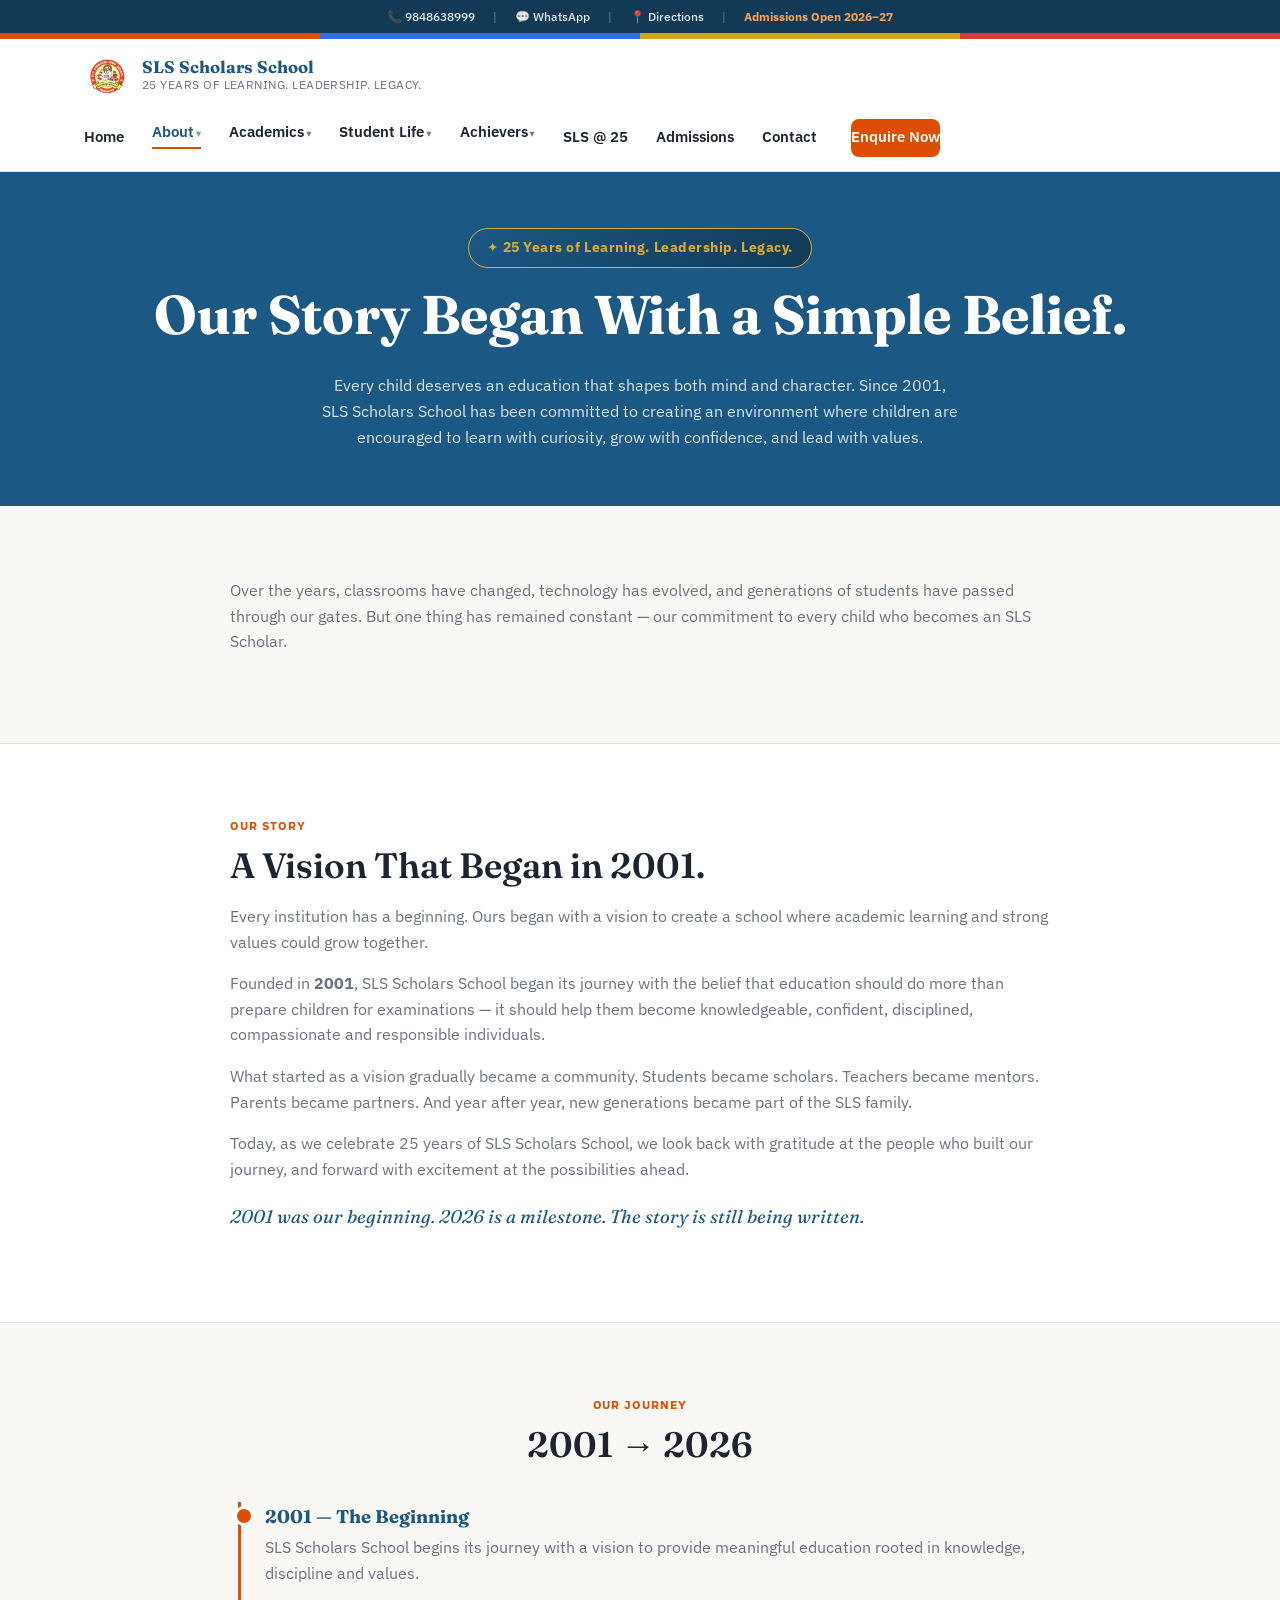
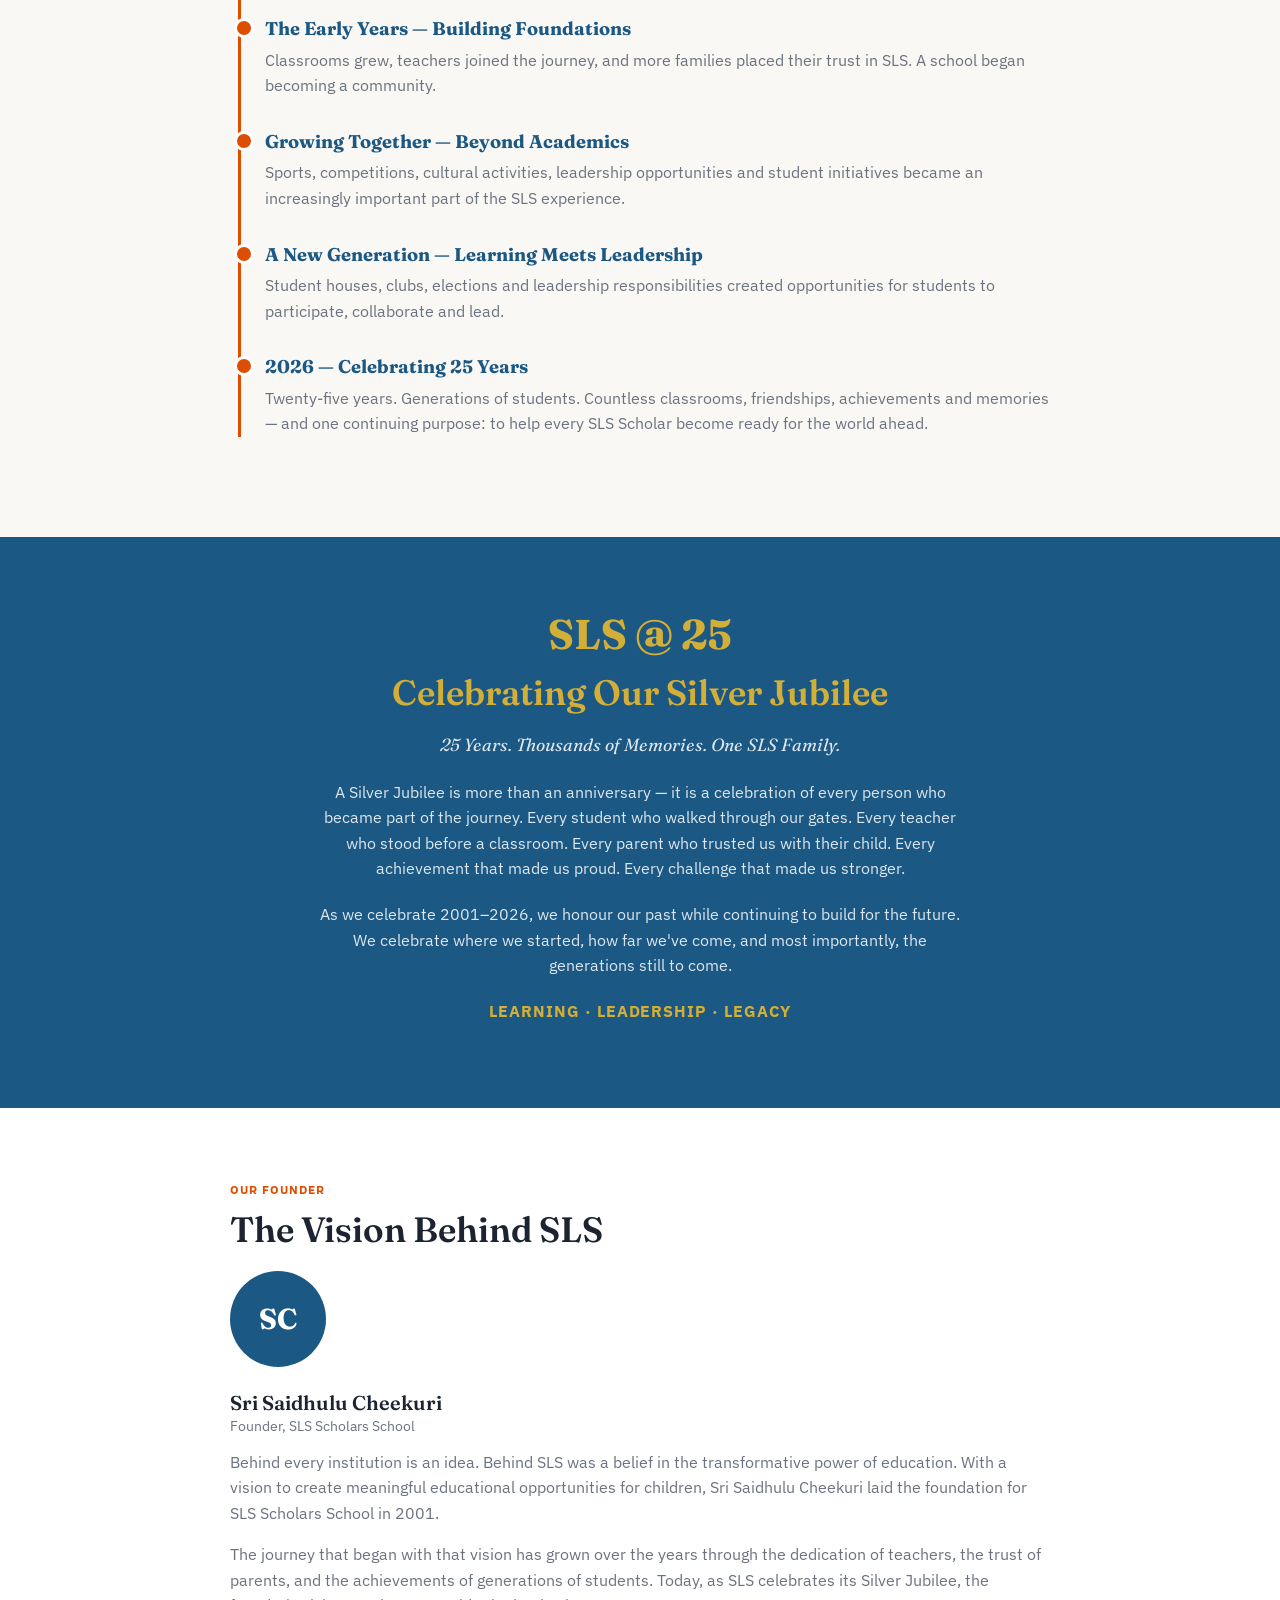
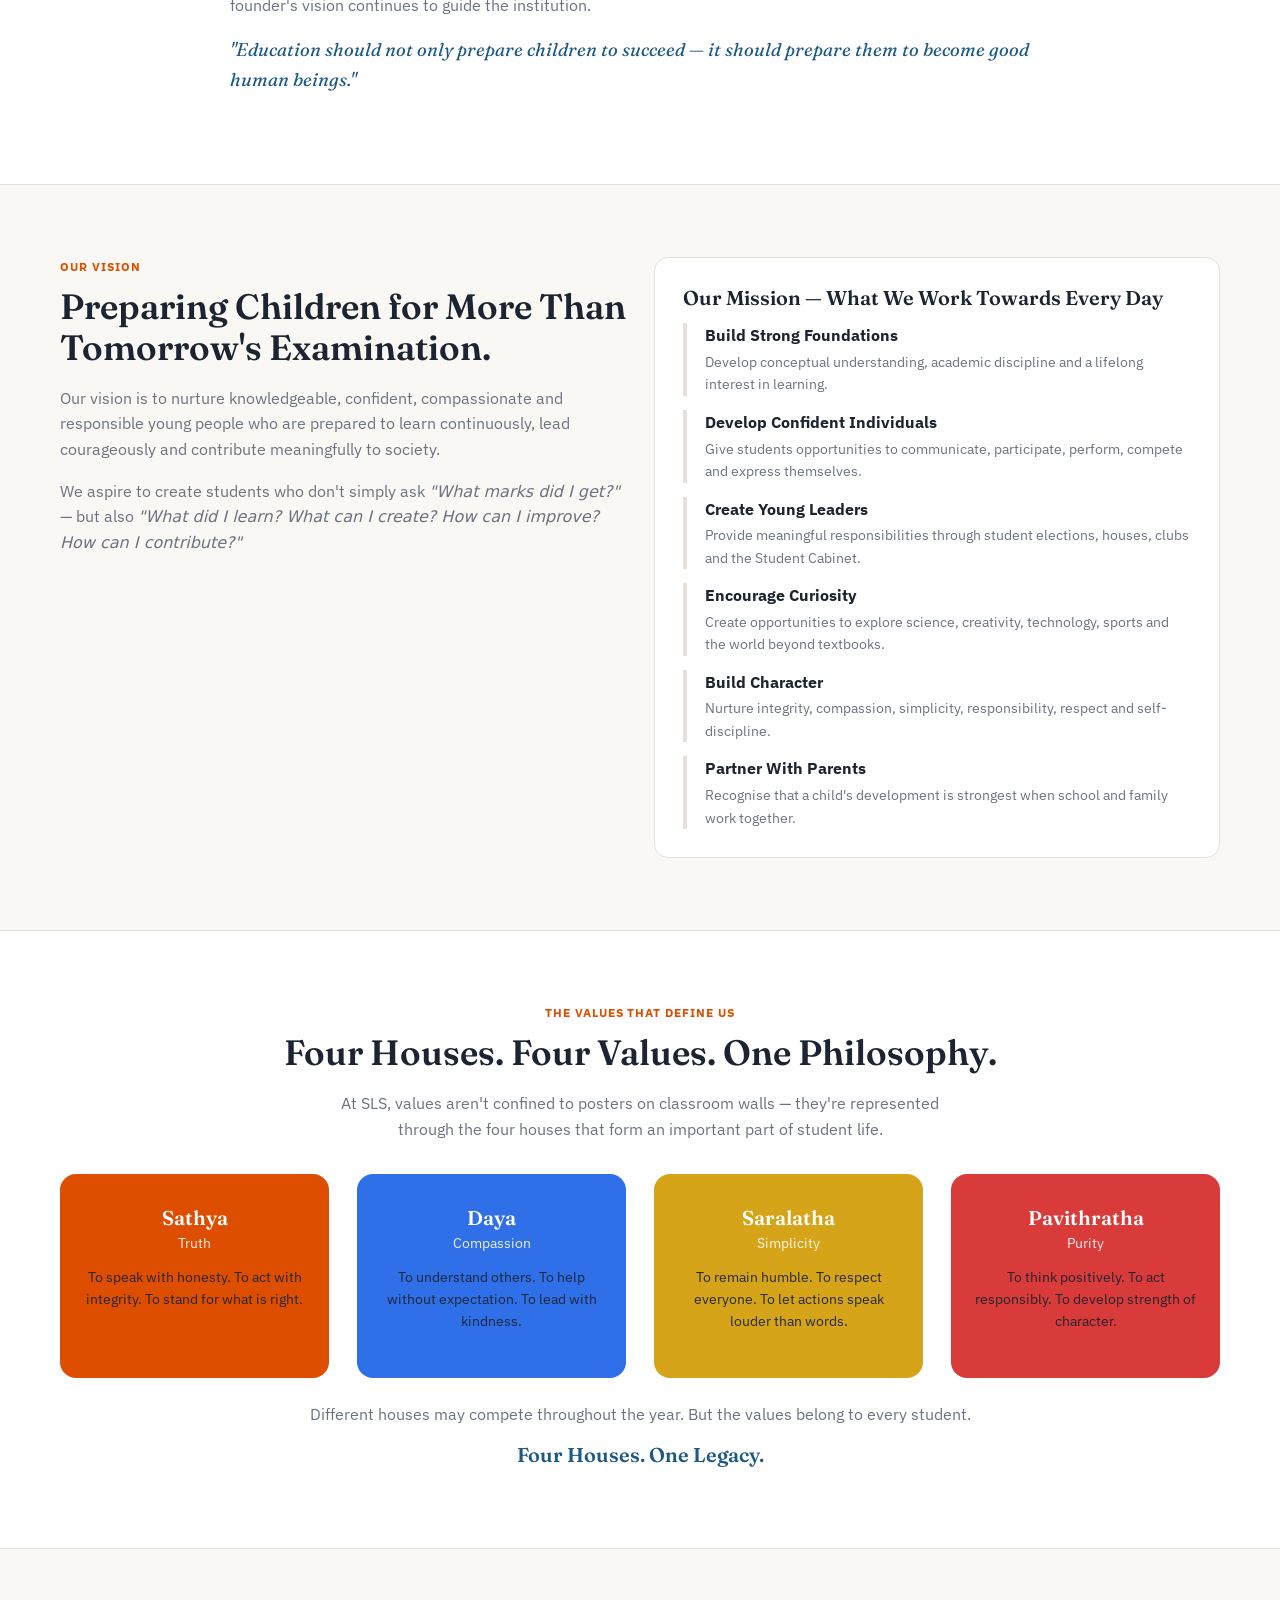
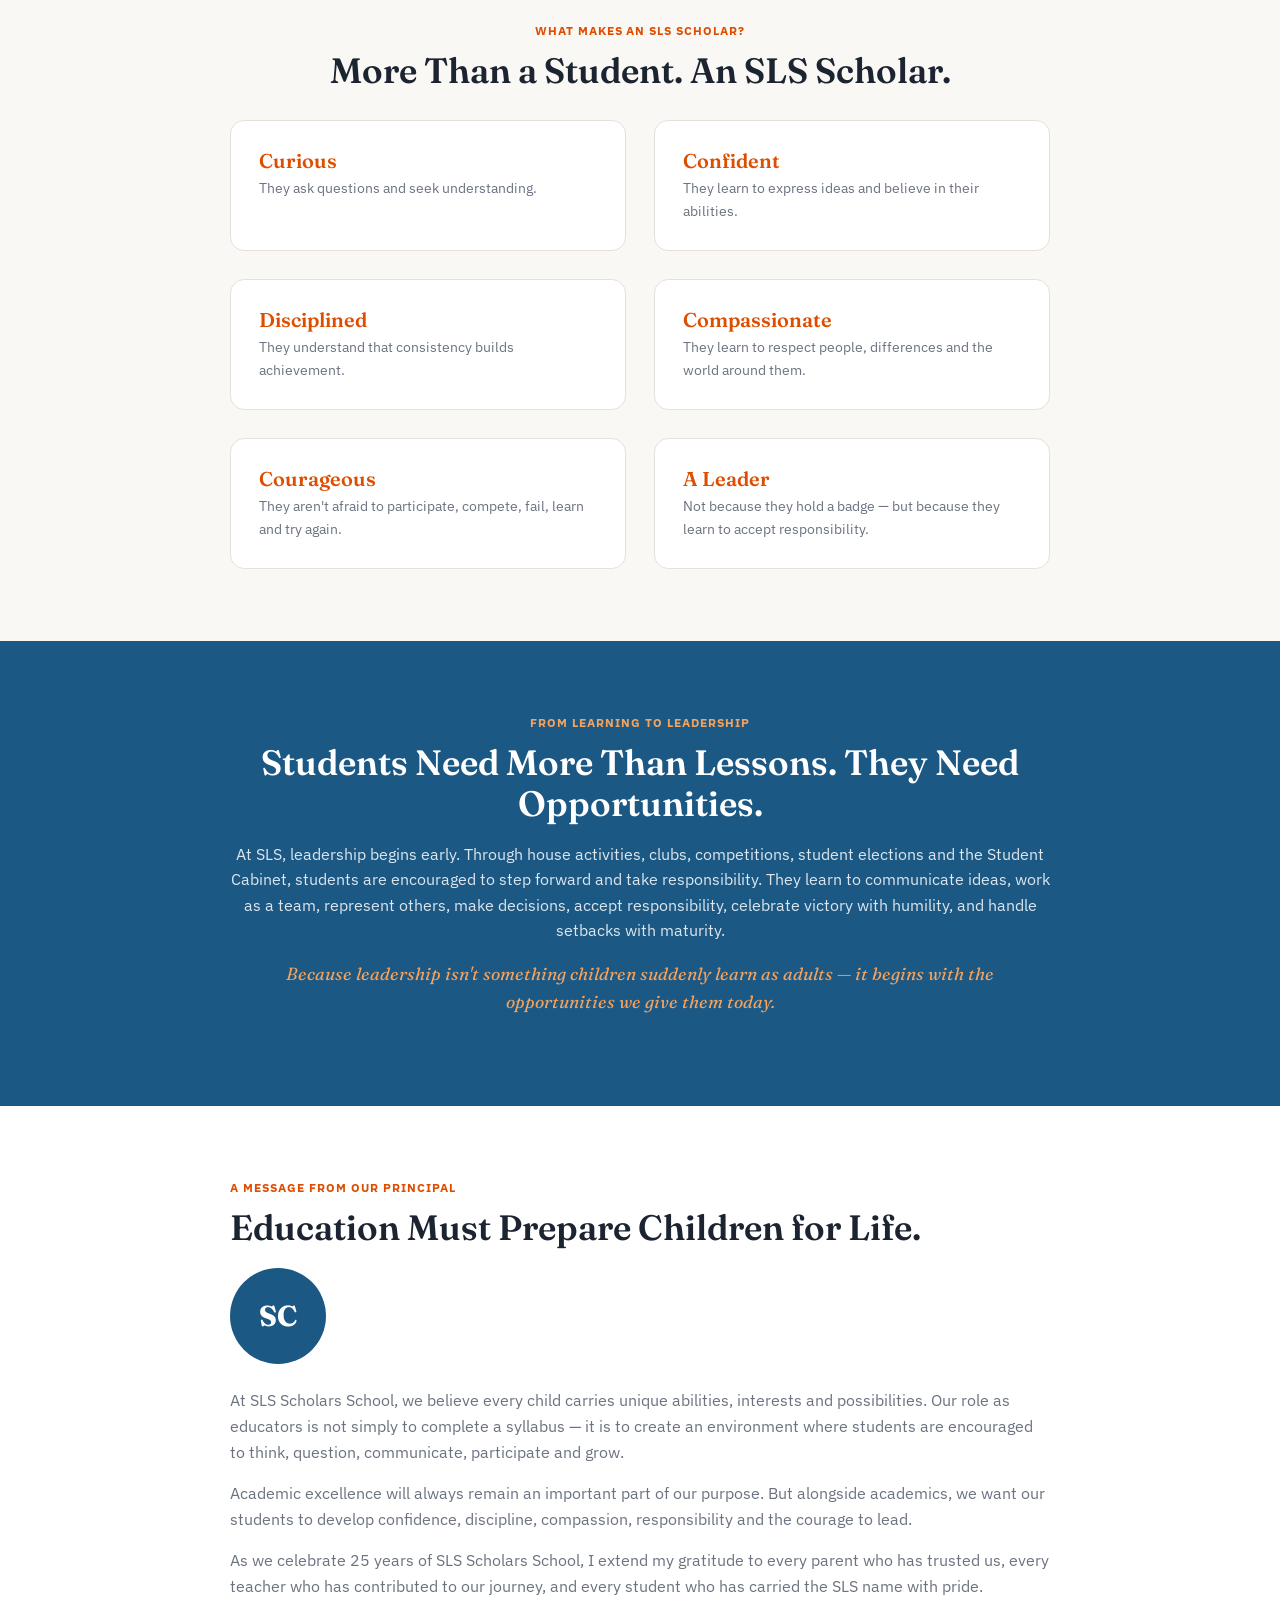
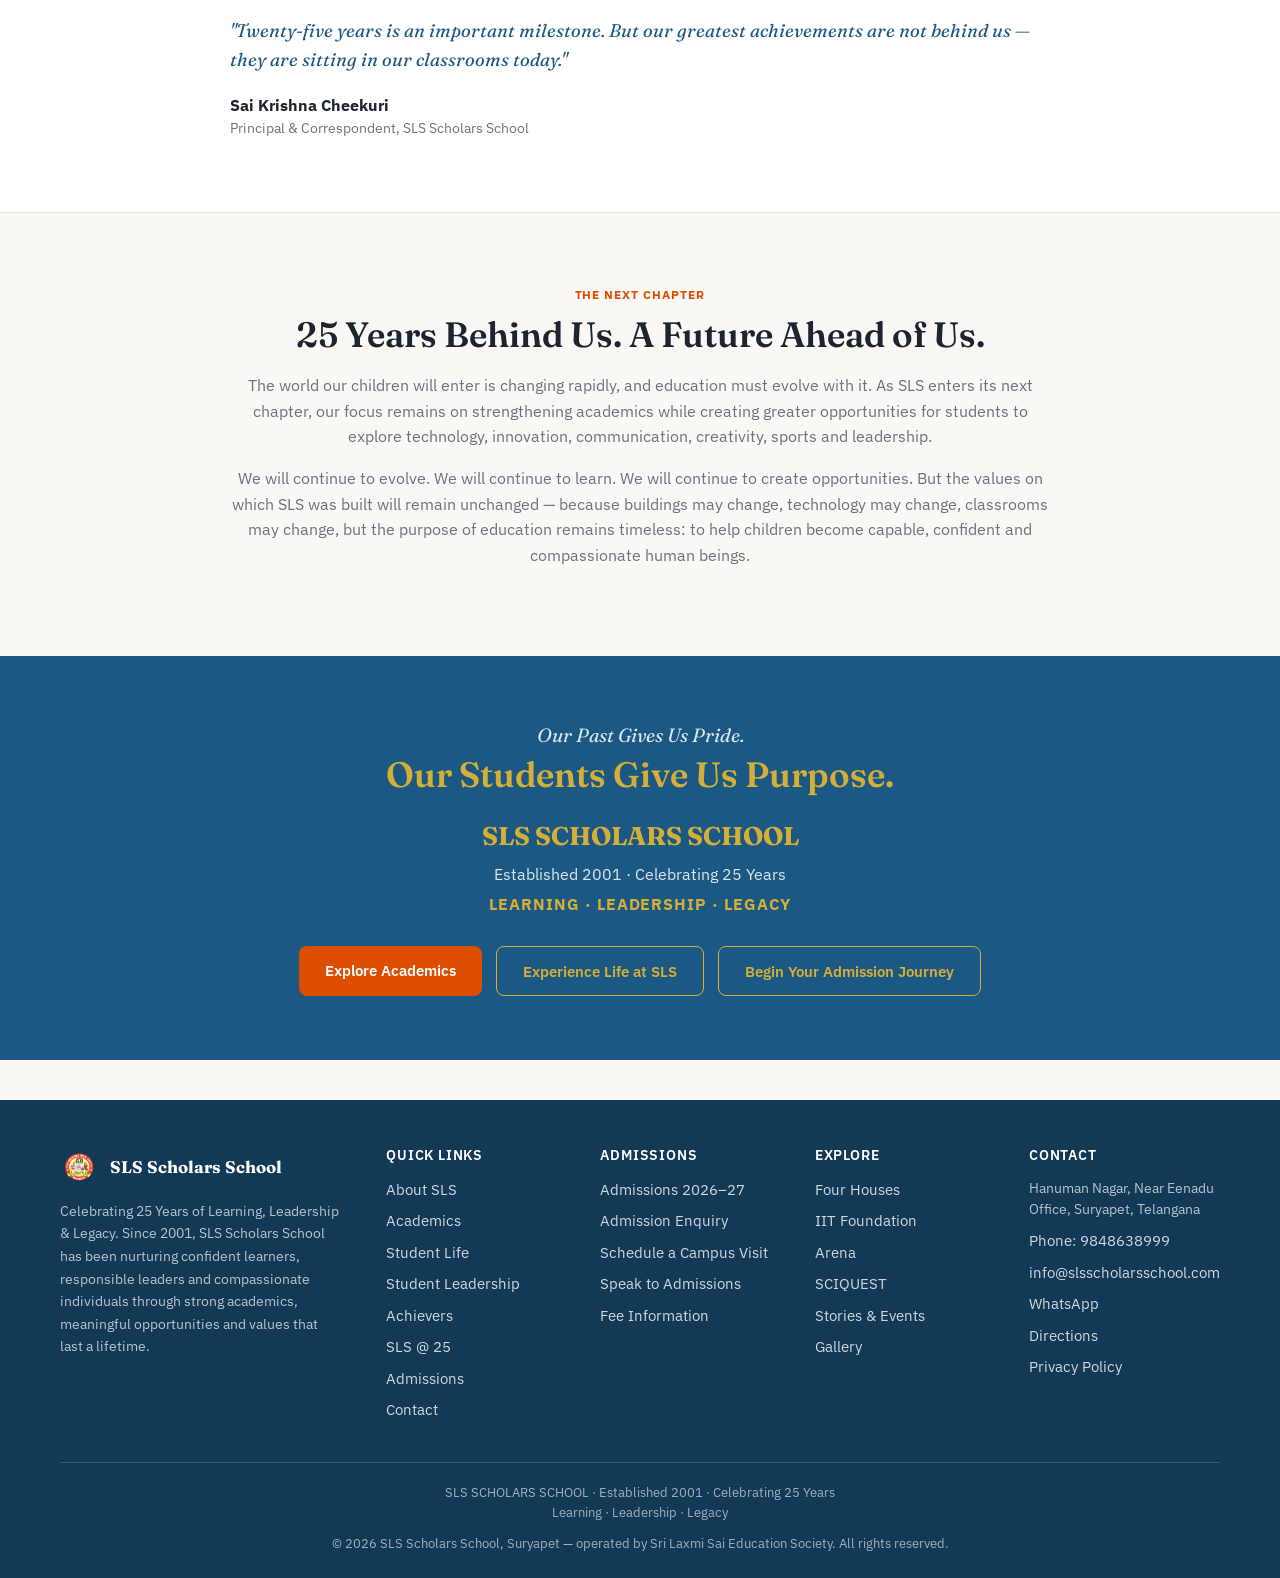
==== commit 3c6834a6: "Add SLS @ 25 page, fix nav structure" ====
--- a/about.html
+++ b/about.html
@@ -69,9 +69,9 @@
         <div class="nav-dropdown">
           <a href="achievers.html#academic-achievers">Academic Achievers</a>
           <a href="achievers.html#student-achievements">Student Achievements</a>
-          <a href="about.html#silver-jubilee">SLS @ 25</a>
         </div>
       </div>
+      <a href="sls-at-25.html" class="no-caret">SLS @ 25</a>
       <a href="admissions.html" class="no-caret">Admissions</a>
       <a href="contact.html" class="no-caret">Contact</a>
       <a href="admissions.html#admissionForm" class="enquire-btn-nav no-caret">Enquire Now</a>
@@ -292,7 +292,7 @@
       <a href="life-at-sls.html">Student Life</a>
       <a href="leadership.html">Student Leadership</a>
       <a href="achievers.html">Achievers</a>
-      <a href="about.html#silver-jubilee">SLS @ 25</a>
+      <a href="sls-at-25.html">SLS @ 25</a>
       <a href="admissions.html">Admissions</a>
       <a href="contact.html">Contact</a>
     </div>
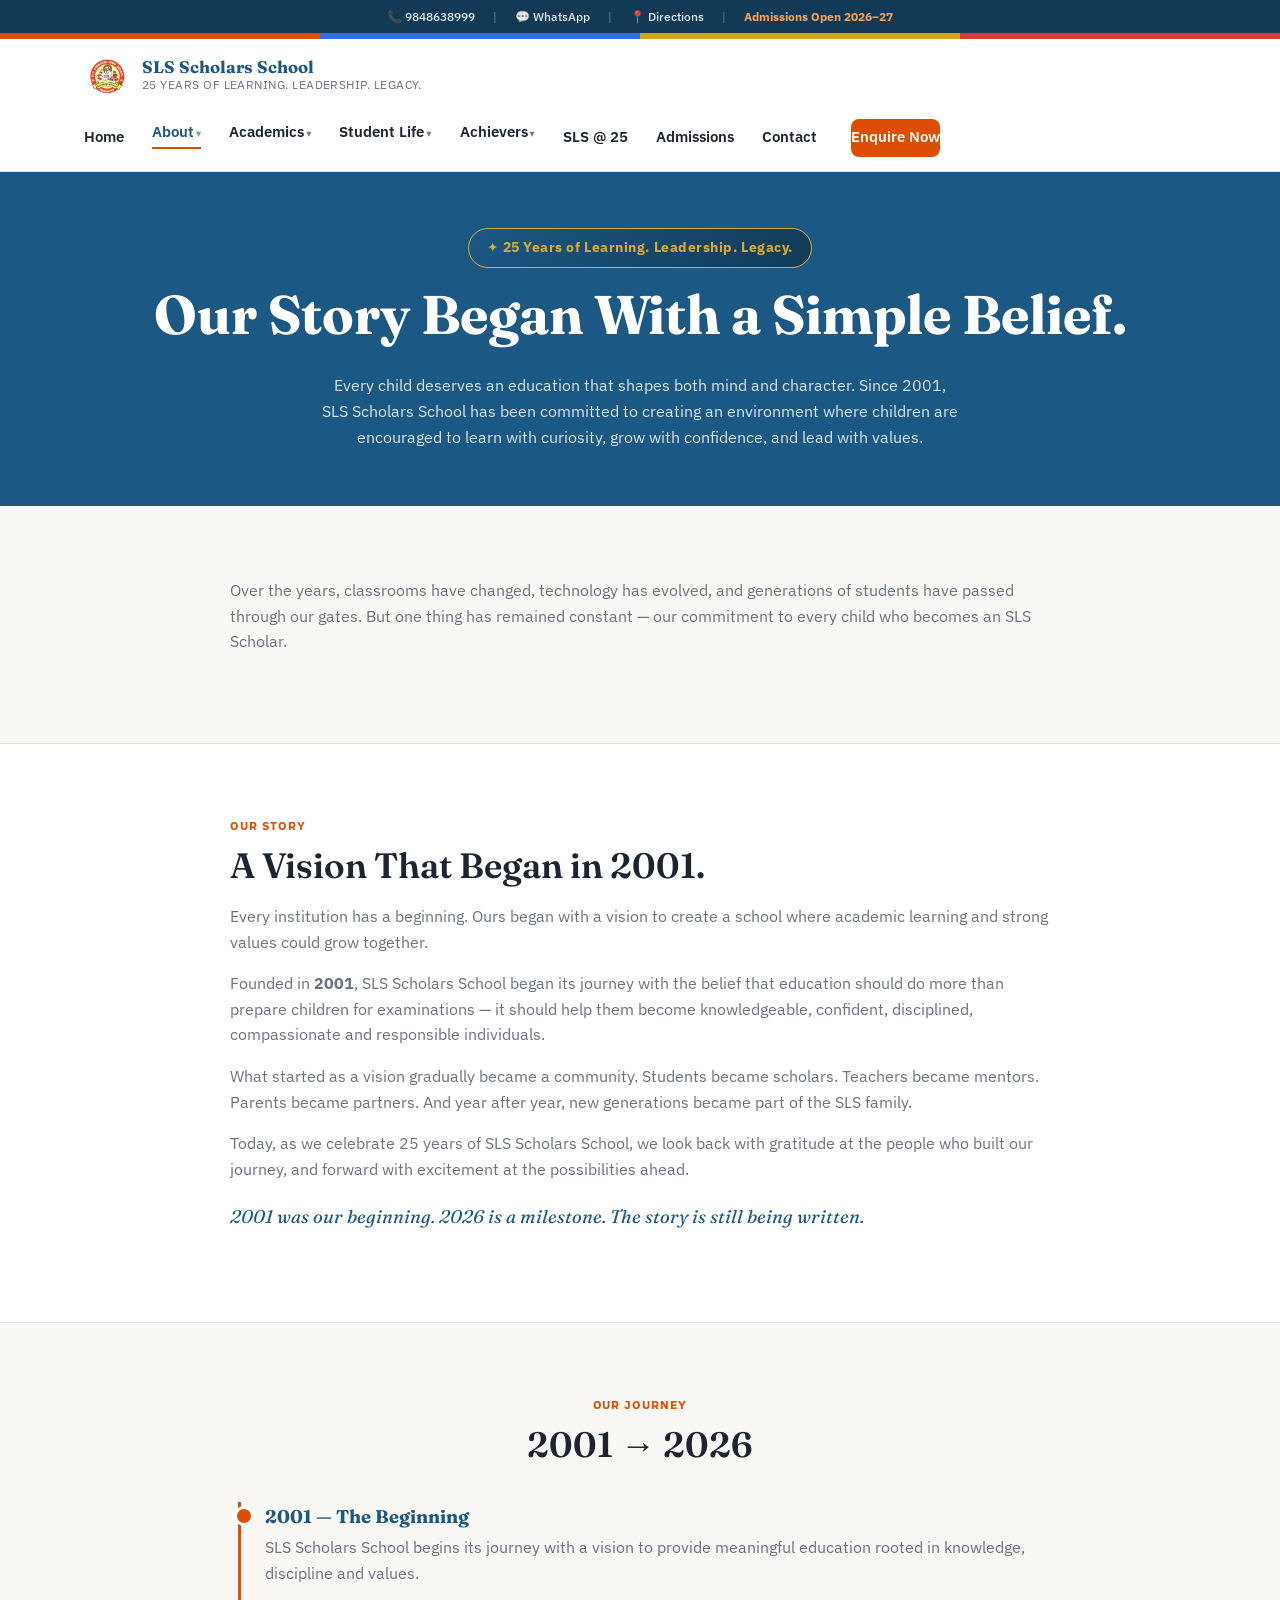
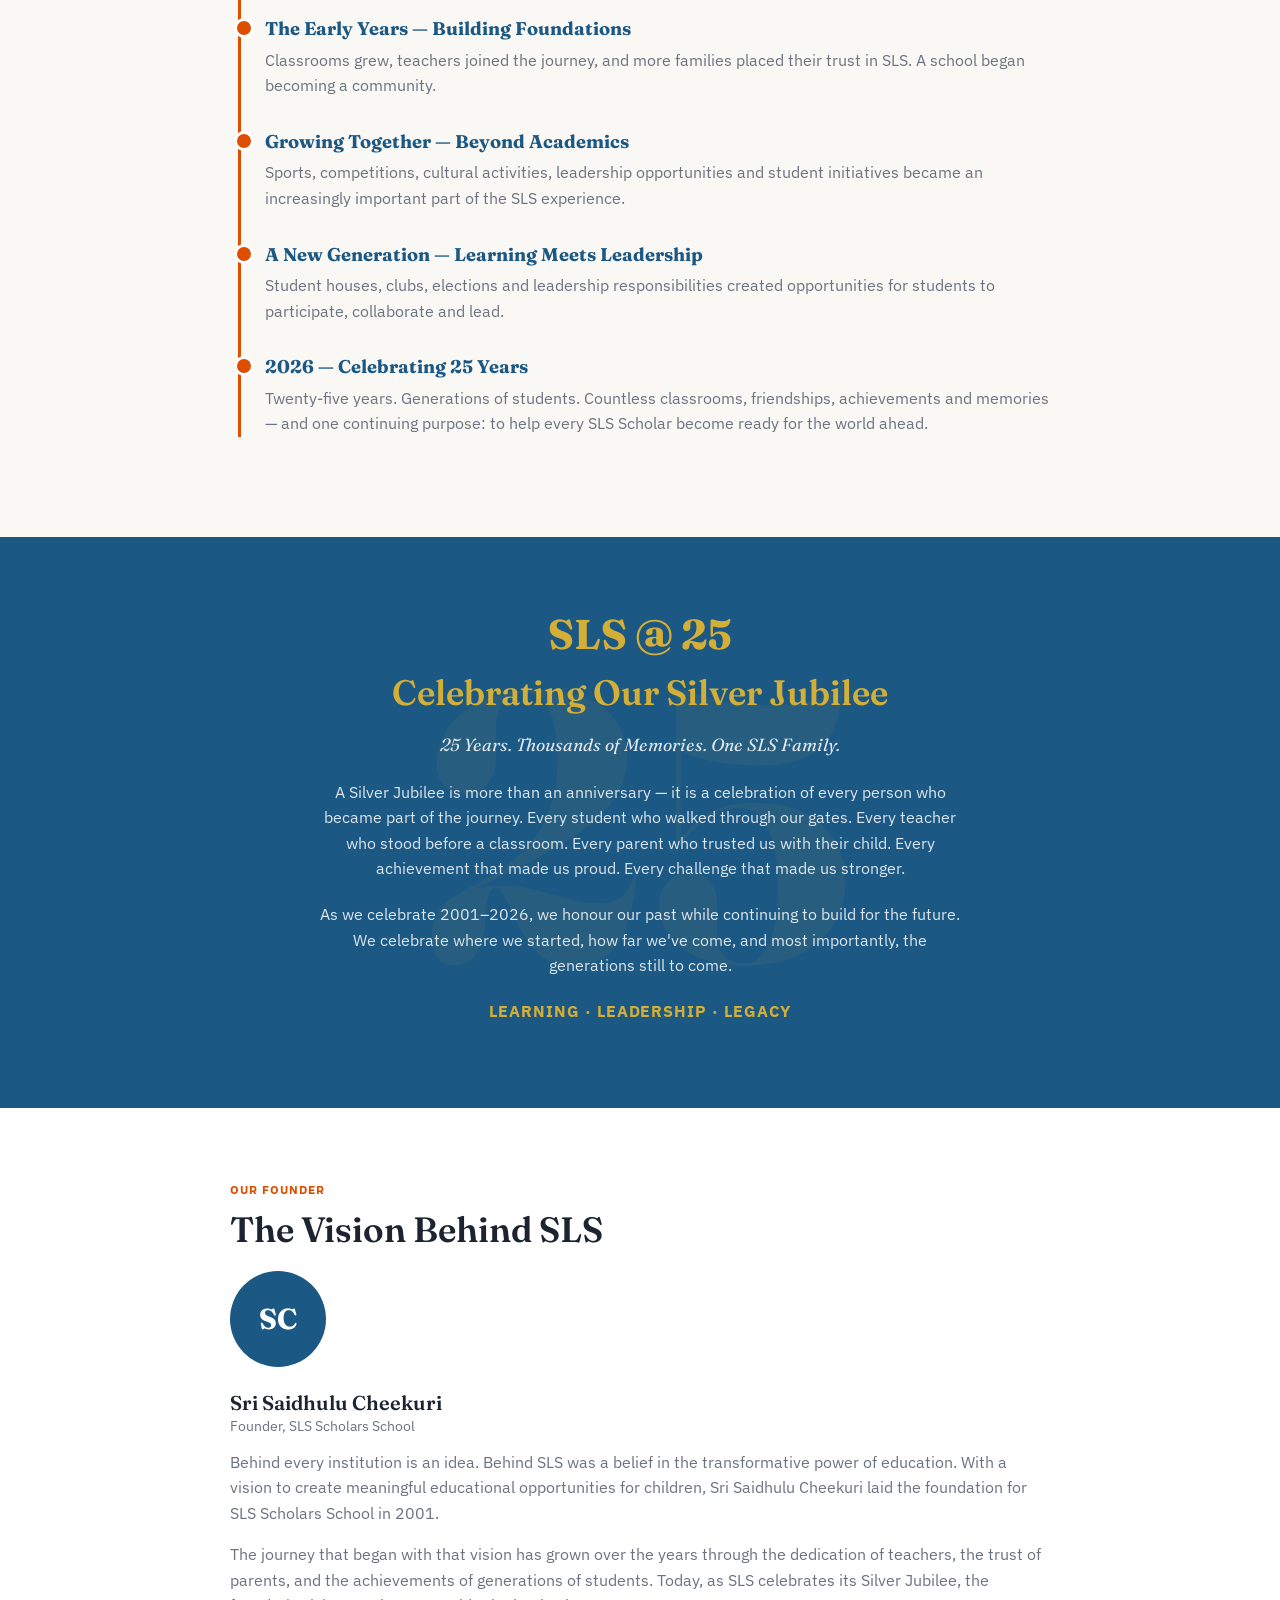
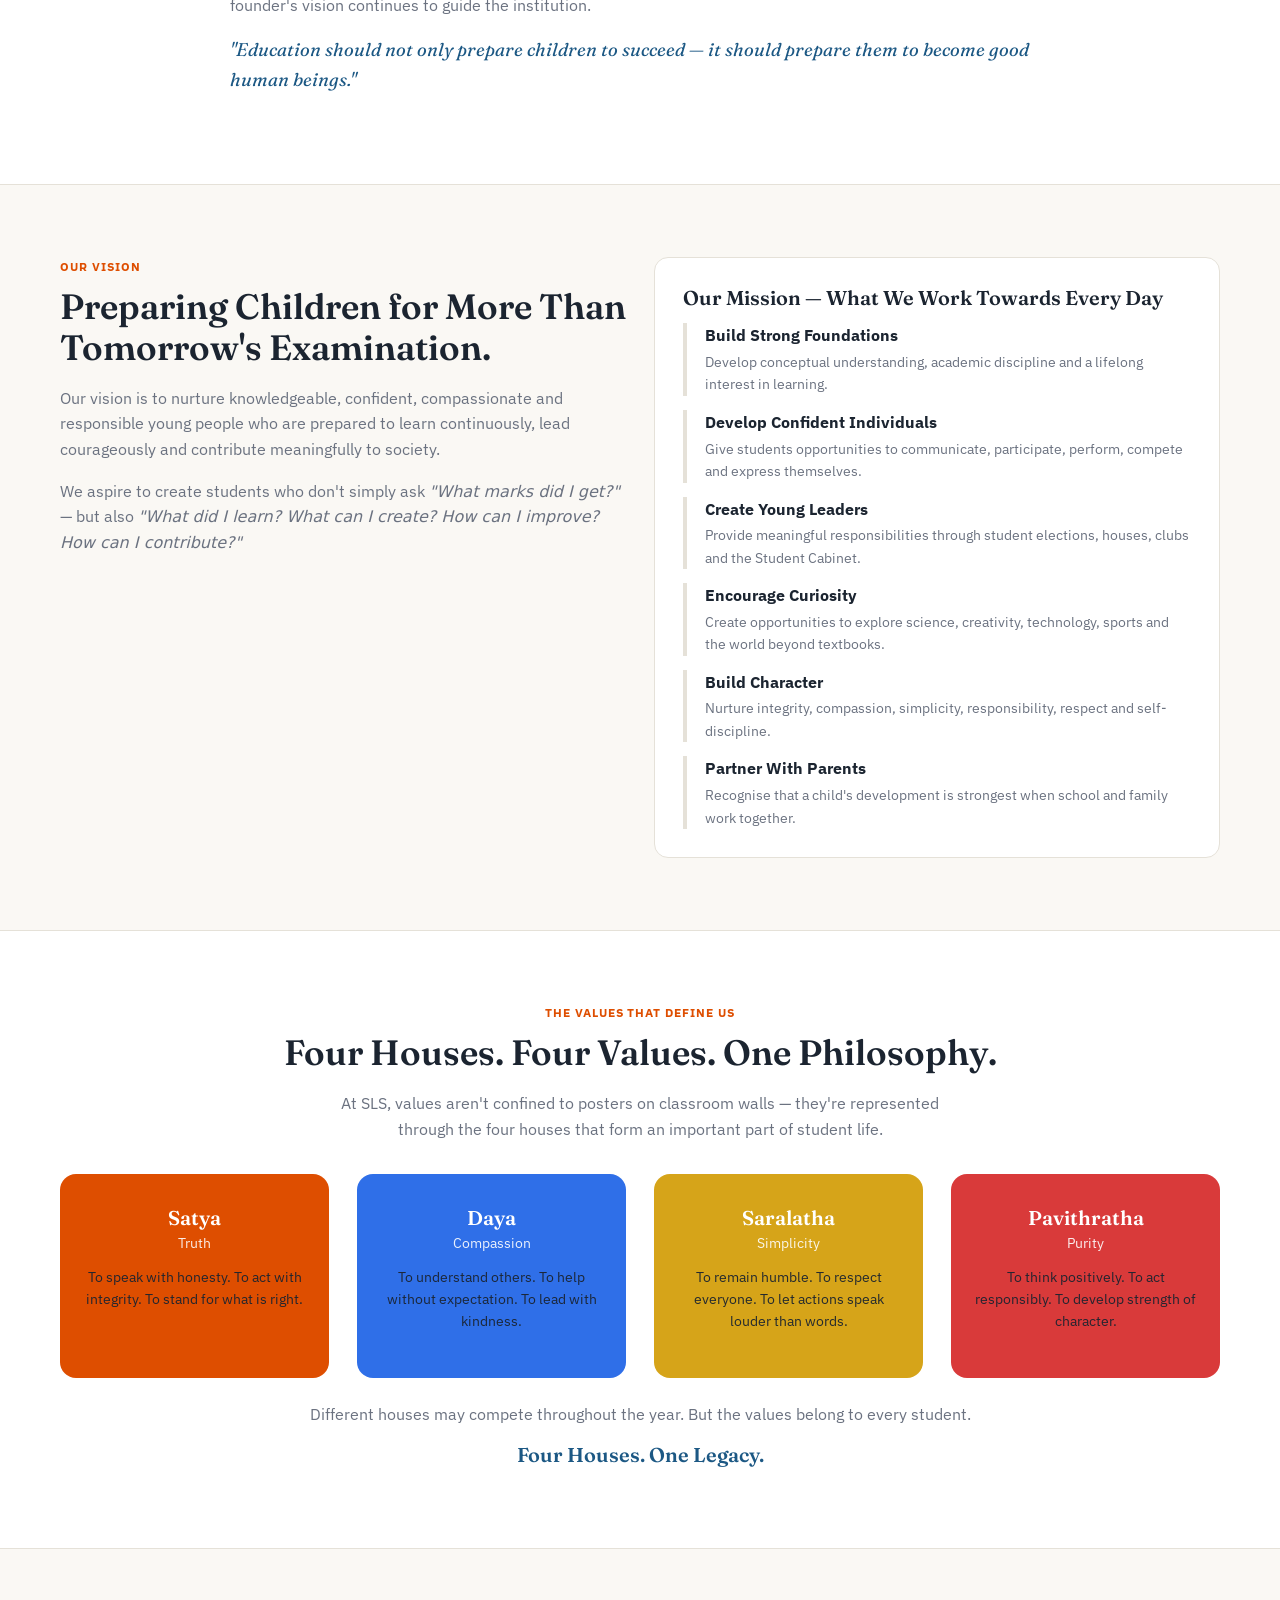
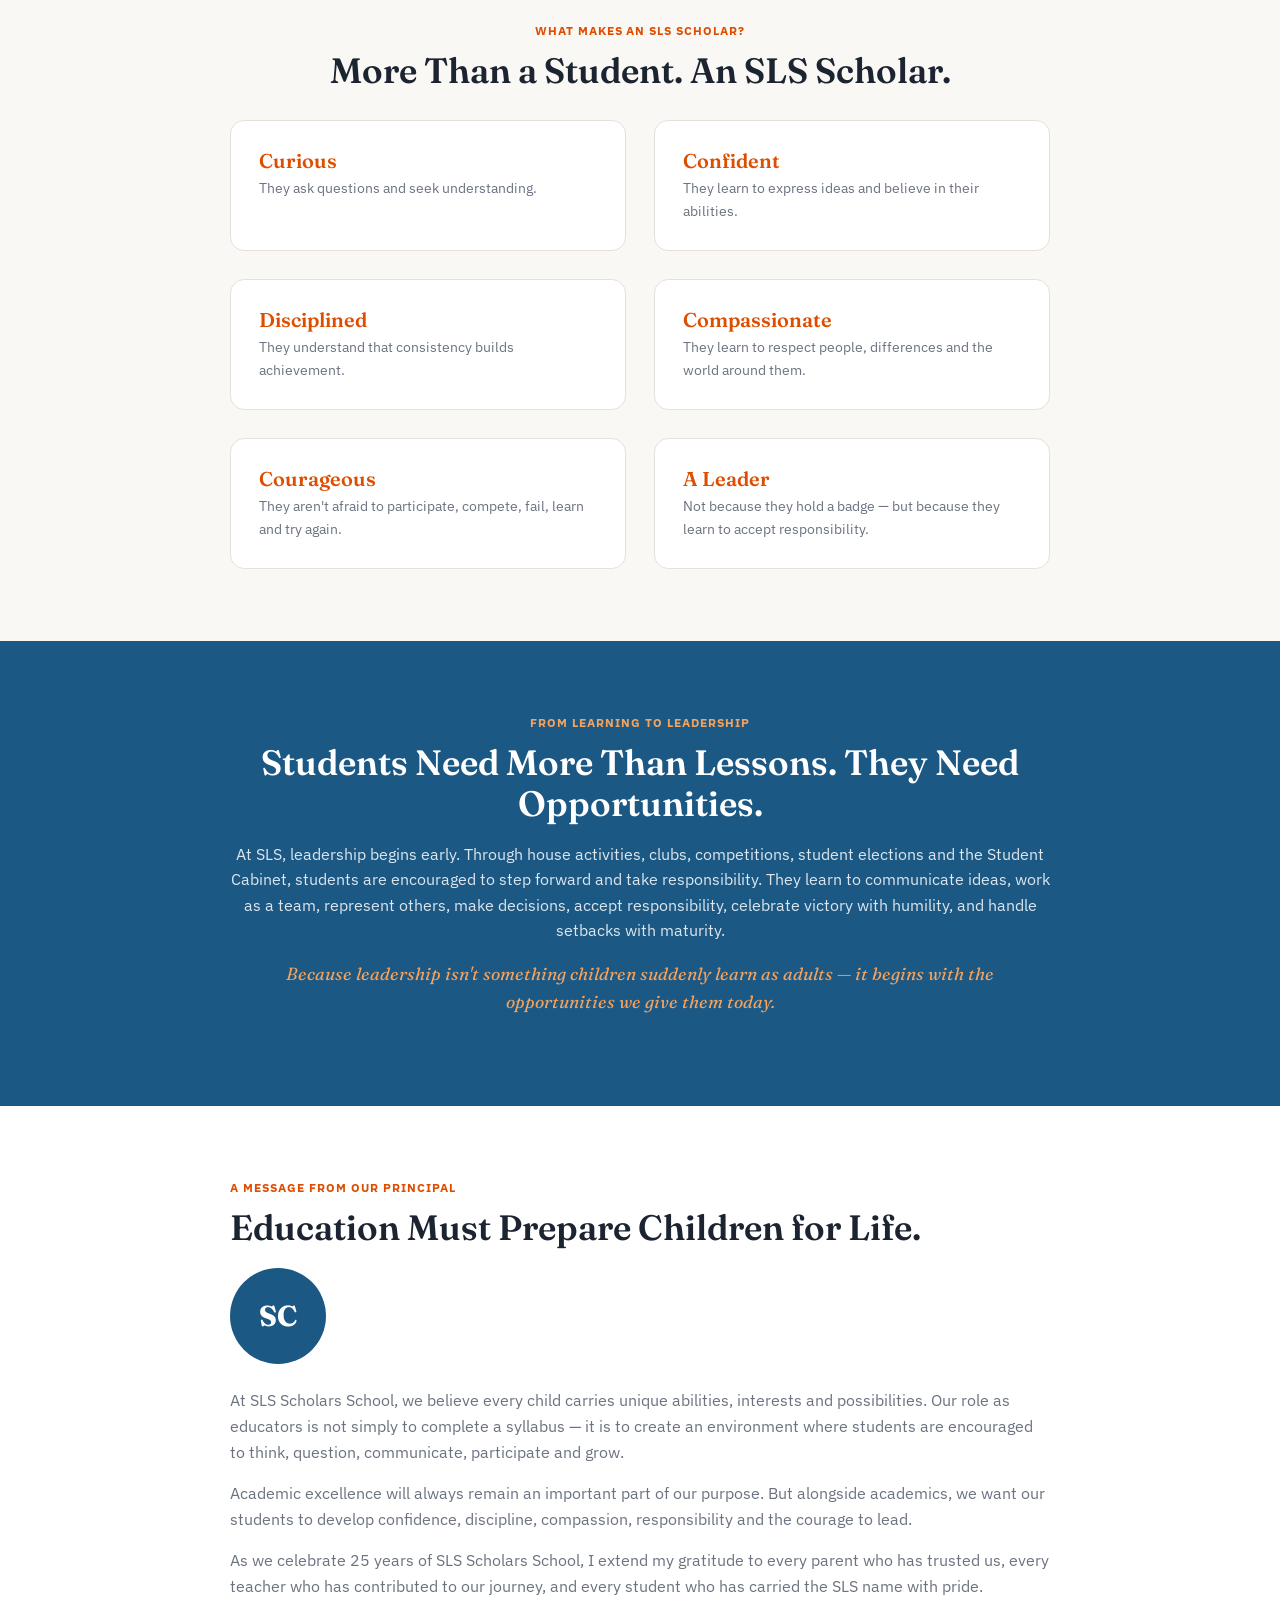
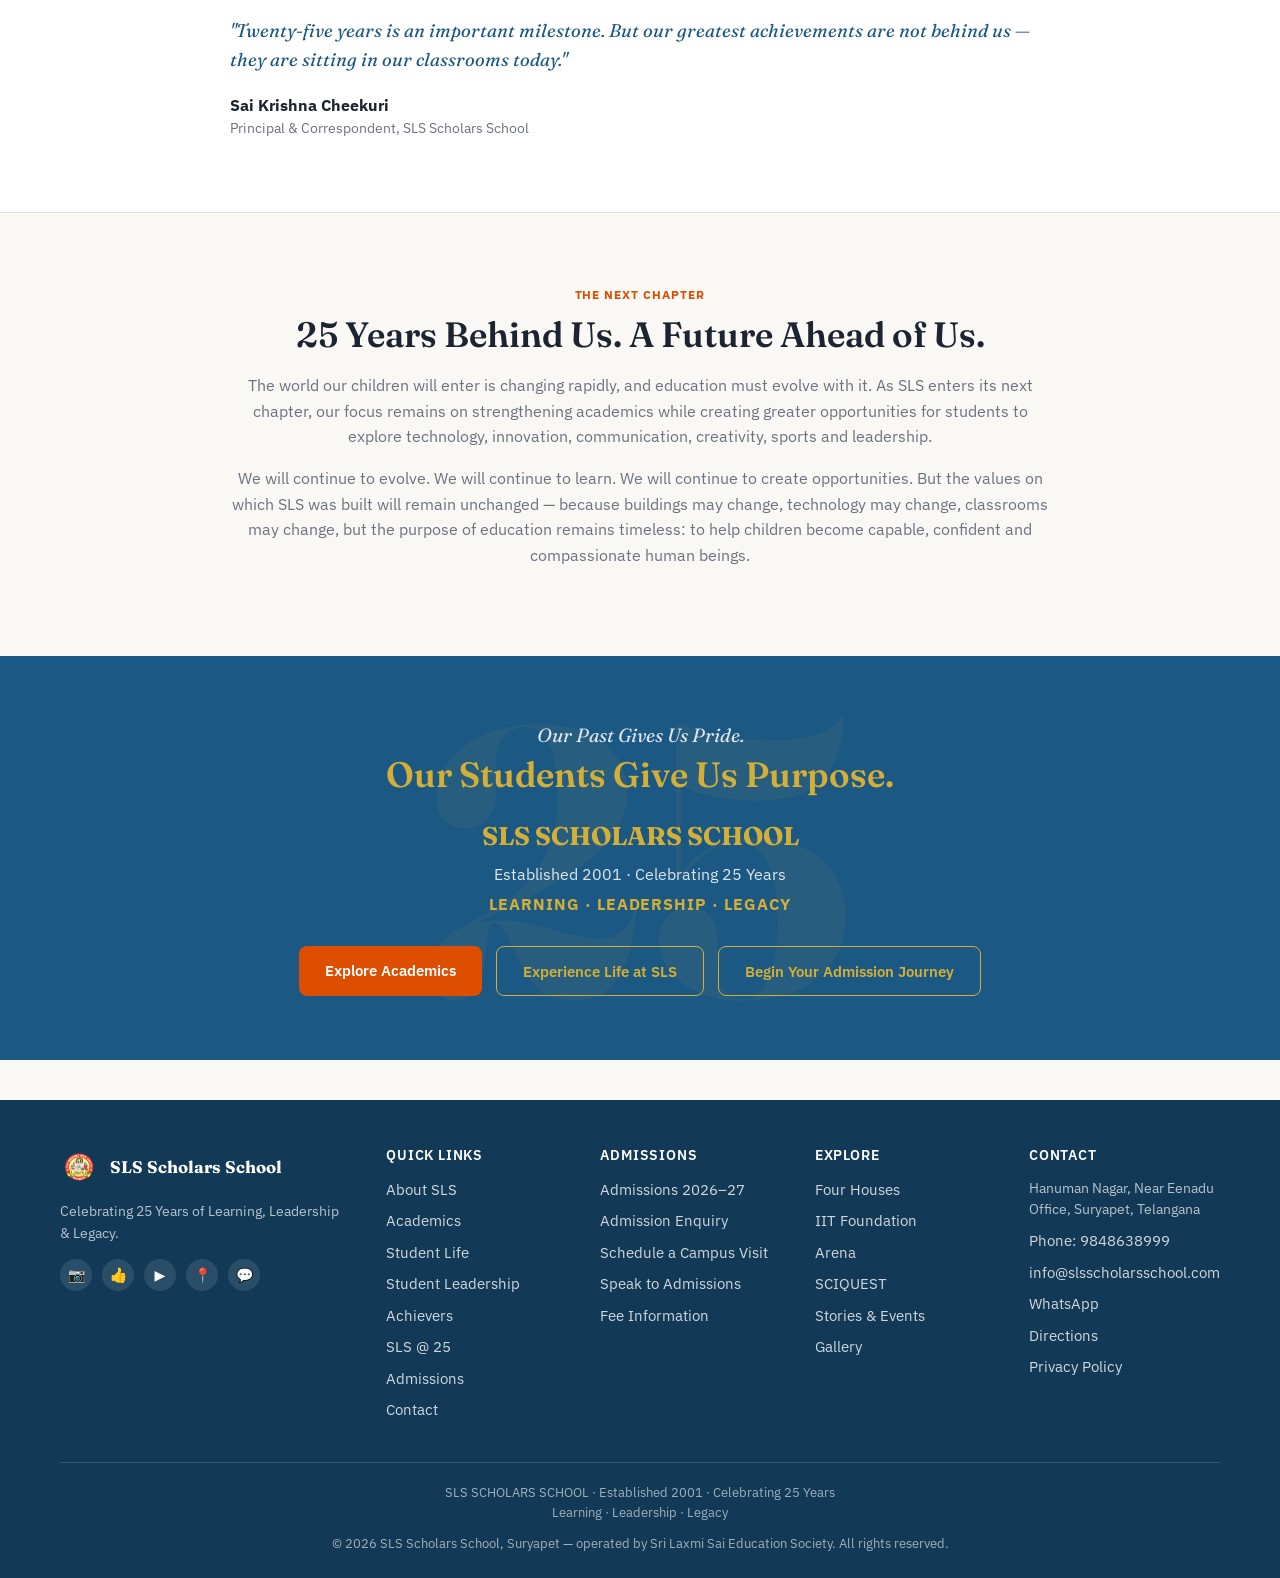
==== commit 64fd0a0a: "Home page fixes: layout bugs, wording, Satya spelling, photo-ready sections" ====
--- a/about.html
+++ b/about.html
@@ -187,7 +187,7 @@
     <p style="text-align:center; color:var(--muted); max-width:600px; margin:0 auto 32px;">At SLS, values aren't confined to posters on classroom walls — they're represented through the four houses that form an important part of student life.</p>
     <div class="grid grid-4">
       <div class="house-tile" style="background:var(--sathya);">
-        <h3 style="color:#fff; margin-bottom:4px;">Sathya</h3>
+        <h3 style="color:#fff; margin-bottom:4px;">Satya</h3>
         <div class="house-value" style="margin-bottom:12px;">Truth</div>
         <p style="font-size:0.85rem; opacity:0.95;">To speak with honesty. To act with integrity. To stand for what is right.</p>
       </div>
@@ -283,7 +283,14 @@
         <img src="images/crest.png" alt="crest" style="width:38px;height:38px;">
         <div class="brand-text"><div class="school-name" style="color:#fff;">SLS Scholars School</div></div>
       </div>
-      <p style="color:rgba(255,255,255,0.7); font-size:0.88rem; max-width:280px;">Celebrating 25 Years of Learning, Leadership &amp; Legacy. Since 2001, SLS Scholars School has been nurturing confident learners, responsible leaders and compassionate individuals through strong academics, meaningful opportunities and values that last a lifetime.</p>
+      <p style="color:rgba(255,255,255,0.7); font-size:0.88rem; max-width:280px;">Celebrating 25 Years of Learning, Leadership &amp; Legacy.</p>
+      <div class="social-row">
+        <a href="#" aria-label="Instagram" target="_blank" rel="noopener">📷</a>
+        <a href="#" aria-label="Facebook" target="_blank" rel="noopener">👍</a>
+        <a href="#" aria-label="YouTube" target="_blank" rel="noopener">▶</a>
+        <a href="https://www.google.com/maps/search/?api=1&query=SLS+Scholars+School+Hanuman+Nagar+Near+Eenadu+Office+Suryapet" aria-label="Directions" target="_blank" rel="noopener">📍</a>
+        <a href="tel:+919848638999" aria-label="WhatsApp">💬</a>
+      </div>
     </div>
     <div>
       <h4>Quick Links</h4>
--- a/style.css
+++ b/style.css
@@ -104,6 +104,9 @@
 .grid { display: grid; gap: 28px; }
 .grid-2 { grid-template-columns: repeat(auto-fit, minmax(280px, 1fr)); }
 .grid-3 { grid-template-columns: repeat(auto-fit, minmax(220px, 1fr)); }
+.grid-3-fixed { grid-template-columns: repeat(3, 1fr); }
+@media (max-width: 800px) { .grid-3-fixed { grid-template-columns: repeat(2, 1fr); } }
+@media (max-width: 520px) { .grid-3-fixed { grid-template-columns: 1fr; } }
 .grid-4 { grid-template-columns: repeat(auto-fit, minmax(180px, 1fr)); }
 
 .card {
@@ -153,7 +156,8 @@
   background: linear-gradient(135deg, rgba(222,78,0,0.15), transparent 60%);
 }
 
-.stat-row { display: flex; gap: 36px; flex-wrap: wrap; margin-top: 28px; }
+.stat-row { display: grid; grid-template-columns: repeat(4, 1fr); gap: 20px; margin-top: 28px; }
+@media (max-width: 560px) { .stat-row { grid-template-columns: repeat(2, 1fr); } }
 .stat-num { font-family: 'Fraunces', serif; font-size: 2rem; font-weight: 700; color: var(--navy); }
 .stat-label { font-size: 0.8rem; color: var(--muted); }
 
@@ -222,27 +226,55 @@
 }
 .jubilee-section {
   background: var(--navy); color: #fff; padding: 64px 24px; text-align: center;
-}
+  position: relative; overflow: hidden;
+}
+.jubilee-section::before {
+  content: "25"; position: absolute; top: 50%; left: 50%; transform: translate(-50%, -50%);
+  font-family: 'Fraunces', serif; font-weight: 700; font-size: 24rem; color: rgba(212,175,55,0.06);
+  line-height: 1; pointer-events: none; user-select: none;
+}
+.jubilee-section > * { position: relative; z-index: 1; }
 .jubilee-section h2 { color: #D4AF37; }
 .jubilee-section p { color: rgba(255,255,255,0.85); max-width: 640px; margin: 0 auto 20px; }
 .jubilee-years { font-family: 'Fraunces', serif; font-size: 2.6rem; font-weight: 700; color: #D4AF37; margin-bottom: 6px; }
 
+.hero-photo-grid { display: grid; grid-template-columns: 1fr 1fr; gap: 8px; width: 100%; height: 100%; min-height: 320px; }
+.hero-photo-tile {
+  border-radius: 10px; display: flex; align-items: flex-end; padding: 12px;
+  background: linear-gradient(160deg, rgba(0,0,0,0.05), rgba(0,0,0,0.35));
+  color: #fff; font-size: 0.78rem; font-weight: 700; text-shadow: 0 1px 4px rgba(0,0,0,0.4);
+}
+
+.house-symbol { font-size: 22px; margin-bottom: 6px; display: block; }
+
+.social-row { display: flex; gap: 10px; margin-top: 10px; }
+.social-row a {
+  width: 32px; height: 32px; border-radius: 50%; background: rgba(255,255,255,0.1);
+  display: flex; align-items: center; justify-content: center; font-size: 14px; color: #fff !important;
+}
+.social-row a:hover { background: rgba(255,255,255,0.2); }
+
 .house-tile { border-radius: 16px; overflow: hidden; text-align: center; color: #fff; padding: 32px 20px; }
 .house-tile .house-value { font-size: 0.85rem; opacity: 0.9; margin-bottom: 10px; }
 .house-tile .house-motto { font-family: 'Fraunces', serif; font-style: italic; font-size: 1.05rem; }
 
-.election-flow { display: flex; align-items: center; justify-content: center; flex-wrap: wrap; gap: 10px; margin: 24px 0; }
-.election-flow .step { background: #fff; border: 1px solid var(--line); border-radius: 10px; padding: 12px 18px; font-size: 0.85rem; font-weight: 600; color: var(--navy); }
-.election-flow .arrow { color: var(--orange); font-size: 1.1rem; }
+.election-flow { display: flex; align-items: center; justify-content: center; flex-wrap: wrap; gap: 8px; margin: 24px 0; max-width: 100%; }
+.election-flow .step { background: #fff; border: 1px solid var(--line); border-radius: 10px; padding: 10px 14px; font-size: 0.8rem; font-weight: 600; color: var(--navy); white-space: nowrap; }
+.election-flow .arrow { color: var(--orange); font-size: 1.1rem; flex-shrink: 0; }
 
 .life-tile {
   position: relative; border-radius: 14px; overflow: hidden; aspect-ratio: 4/3;
   display: flex; align-items: flex-end; padding: 16px;
-  background: linear-gradient(160deg, var(--navy), #2a6a94);
+  background-size: cover; background-position: center;
   color: #fff;
 }
-.life-tile .life-icon { font-size: 28px; margin-bottom: 6px; }
-.life-tile .life-label { font-family: 'Fraunces', serif; font-weight: 600; font-size: 1rem; }
+.life-tile::before {
+  content: ""; position: absolute; inset: 0;
+  background: linear-gradient(180deg, rgba(0,0,0,0.05) 40%, rgba(0,0,0,0.65) 100%);
+}
+.life-tile > * { position: relative; z-index: 1; }
+.life-tile .life-icon { font-size: 28px; margin-bottom: 6px; opacity: 0.85; }
+.life-tile .life-label { font-family: 'Fraunces', serif; font-weight: 600; font-size: 1rem; text-shadow: 0 1px 4px rgba(0,0,0,0.4); }
 
 .timeline { border-left: 3px solid var(--orange); padding-left: 24px; margin-left: 8px; }
 .timeline-item { margin-bottom: 28px; position: relative; }
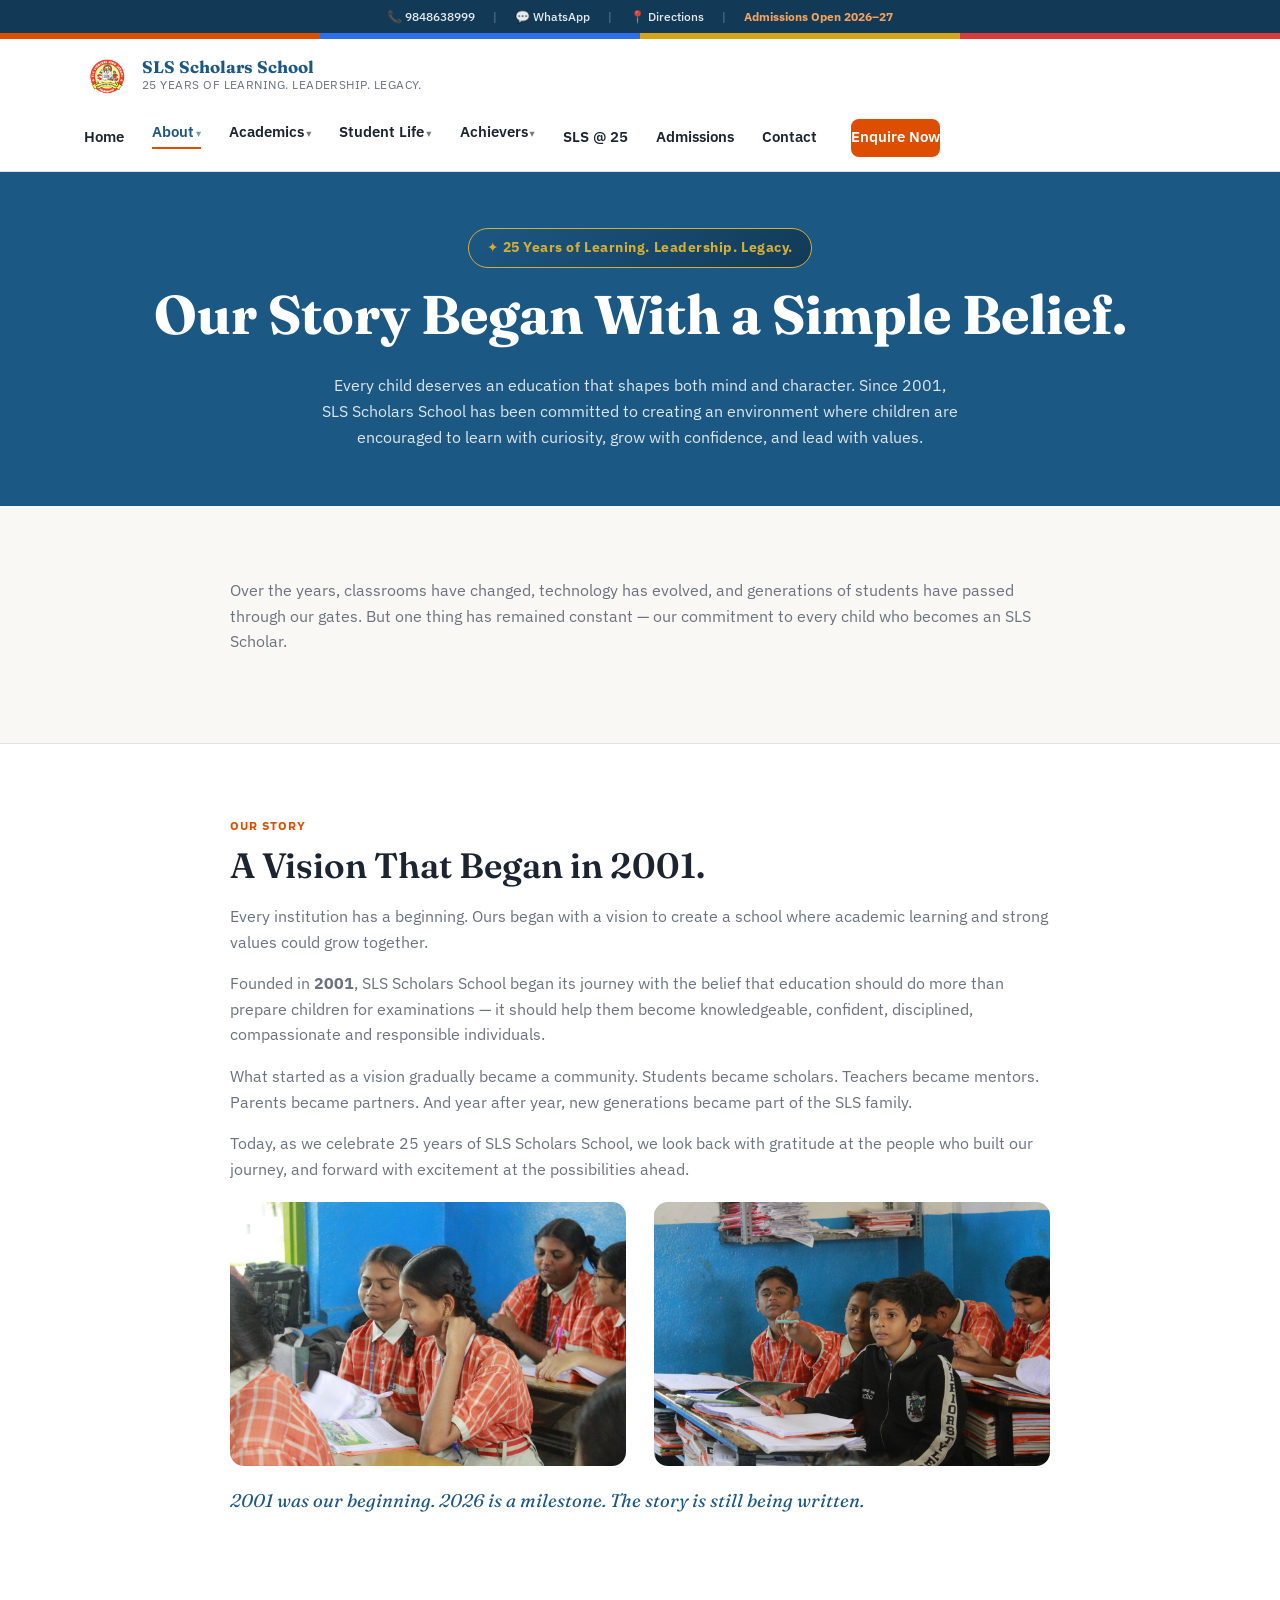
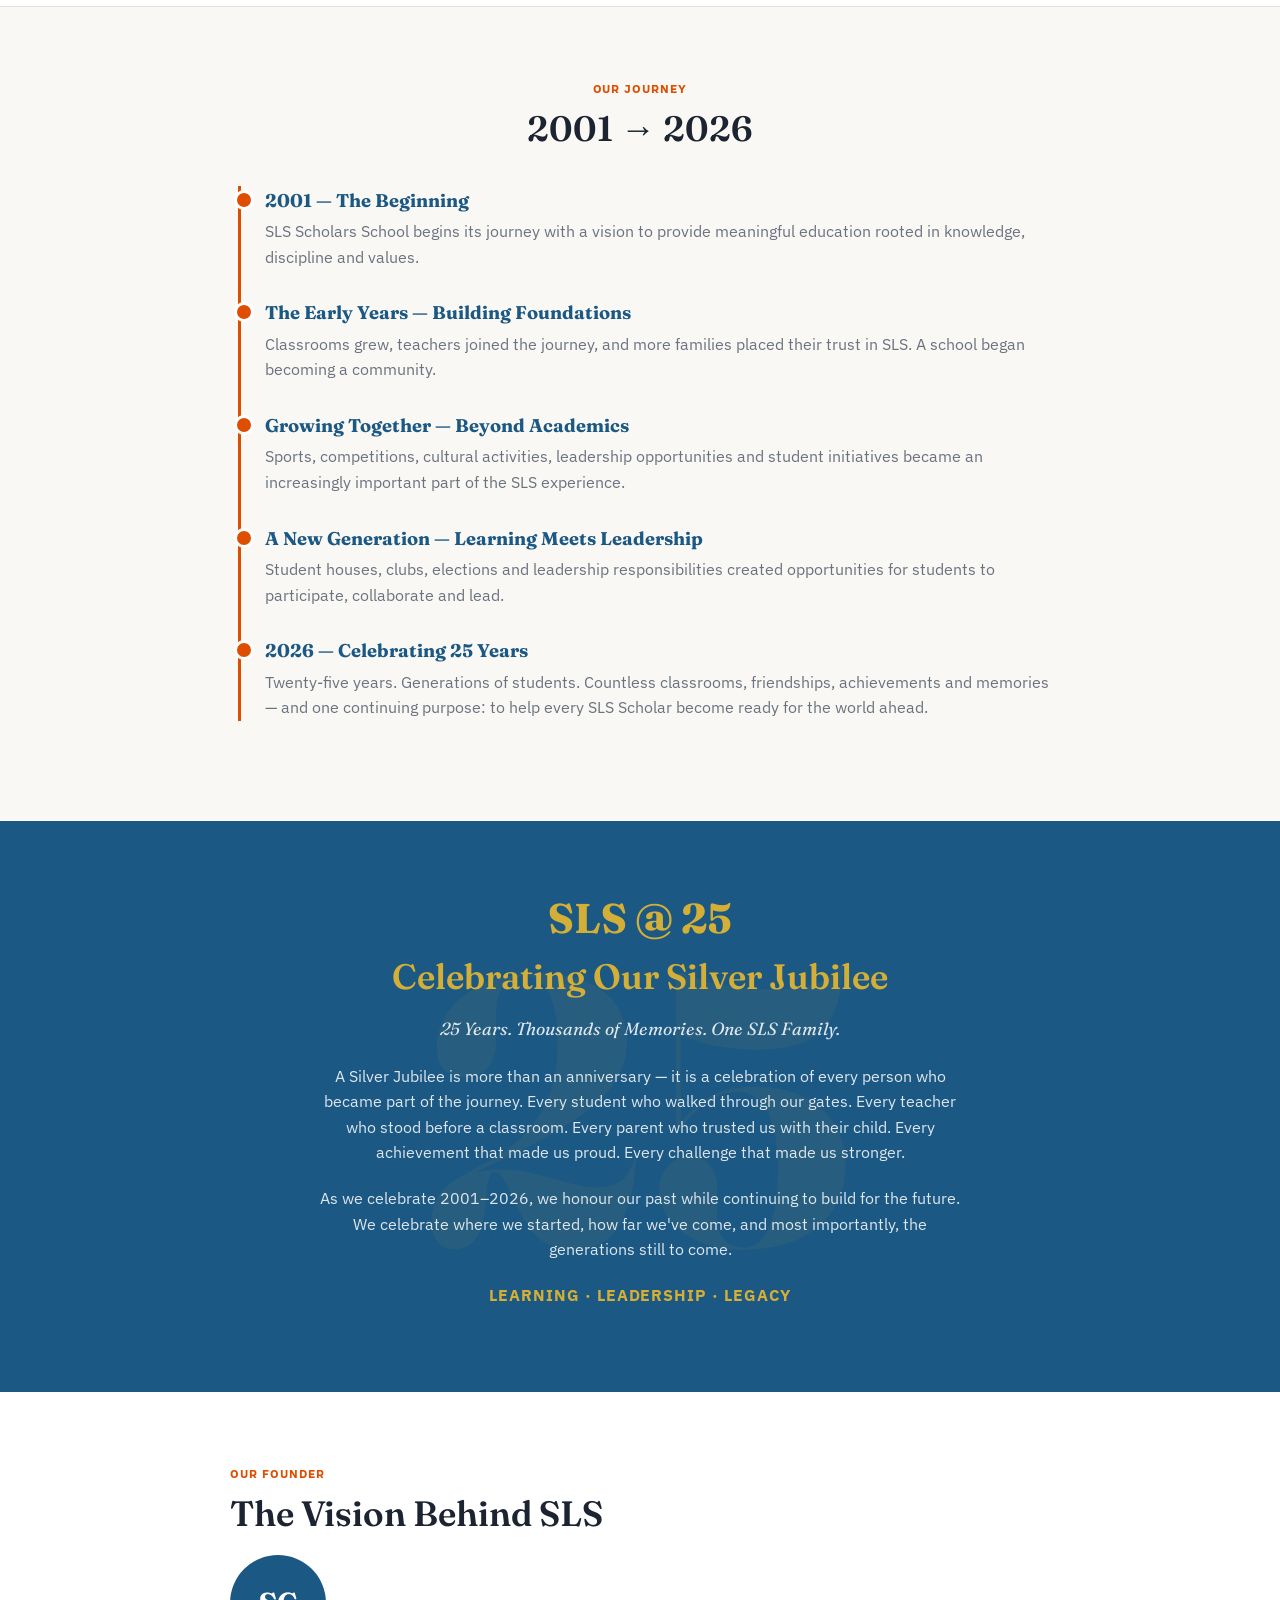
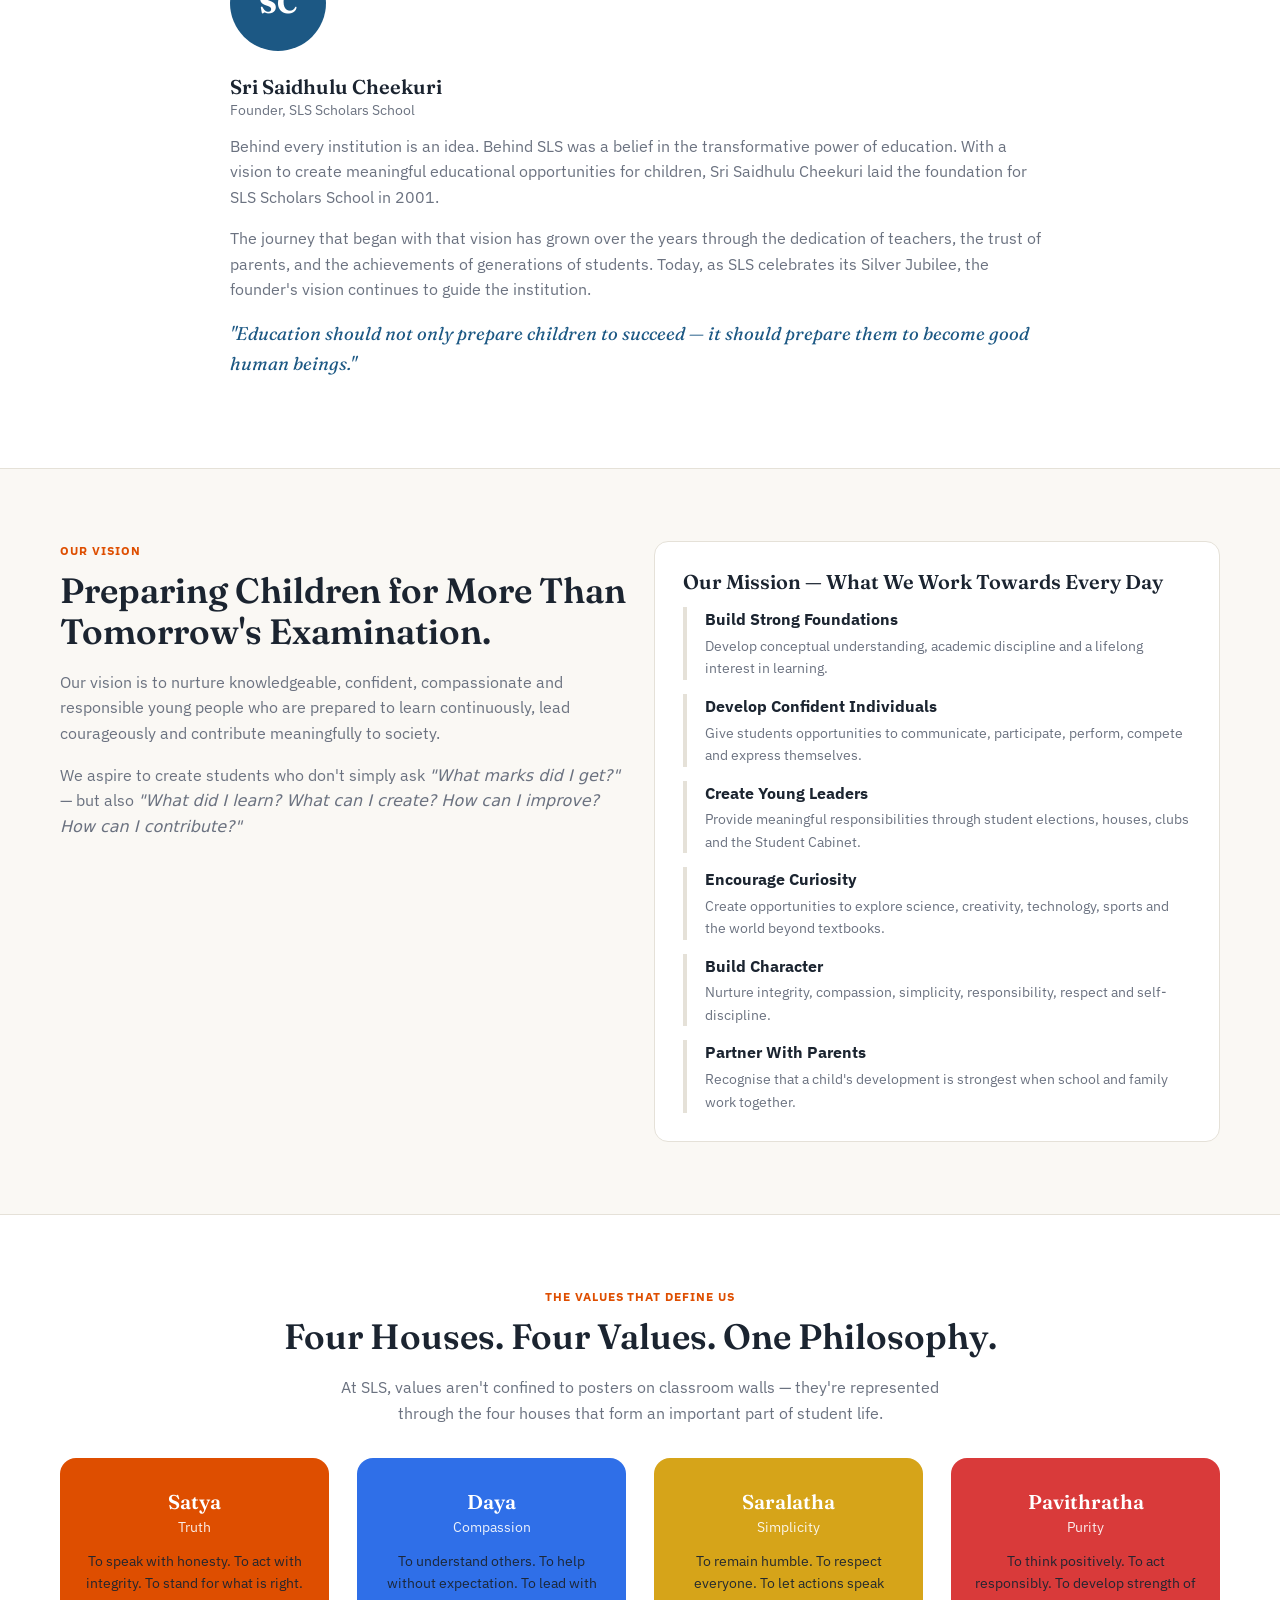
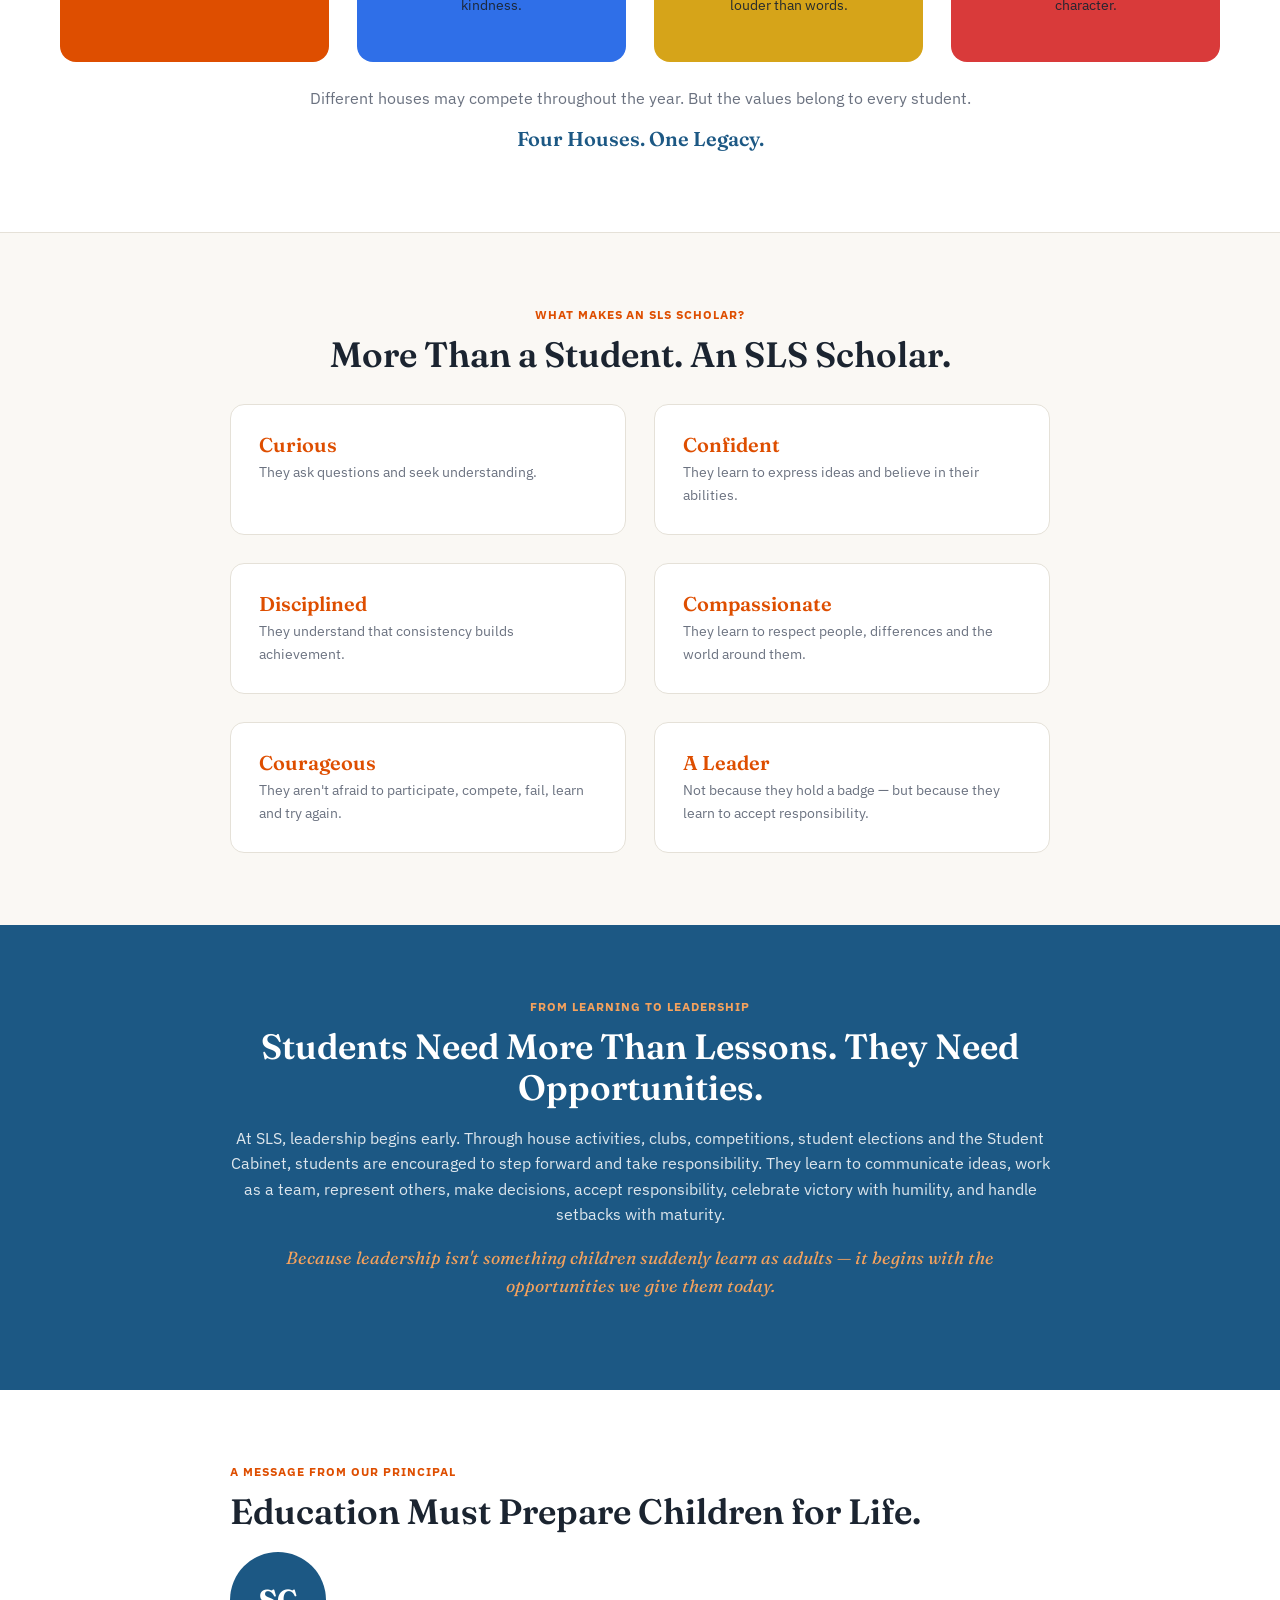
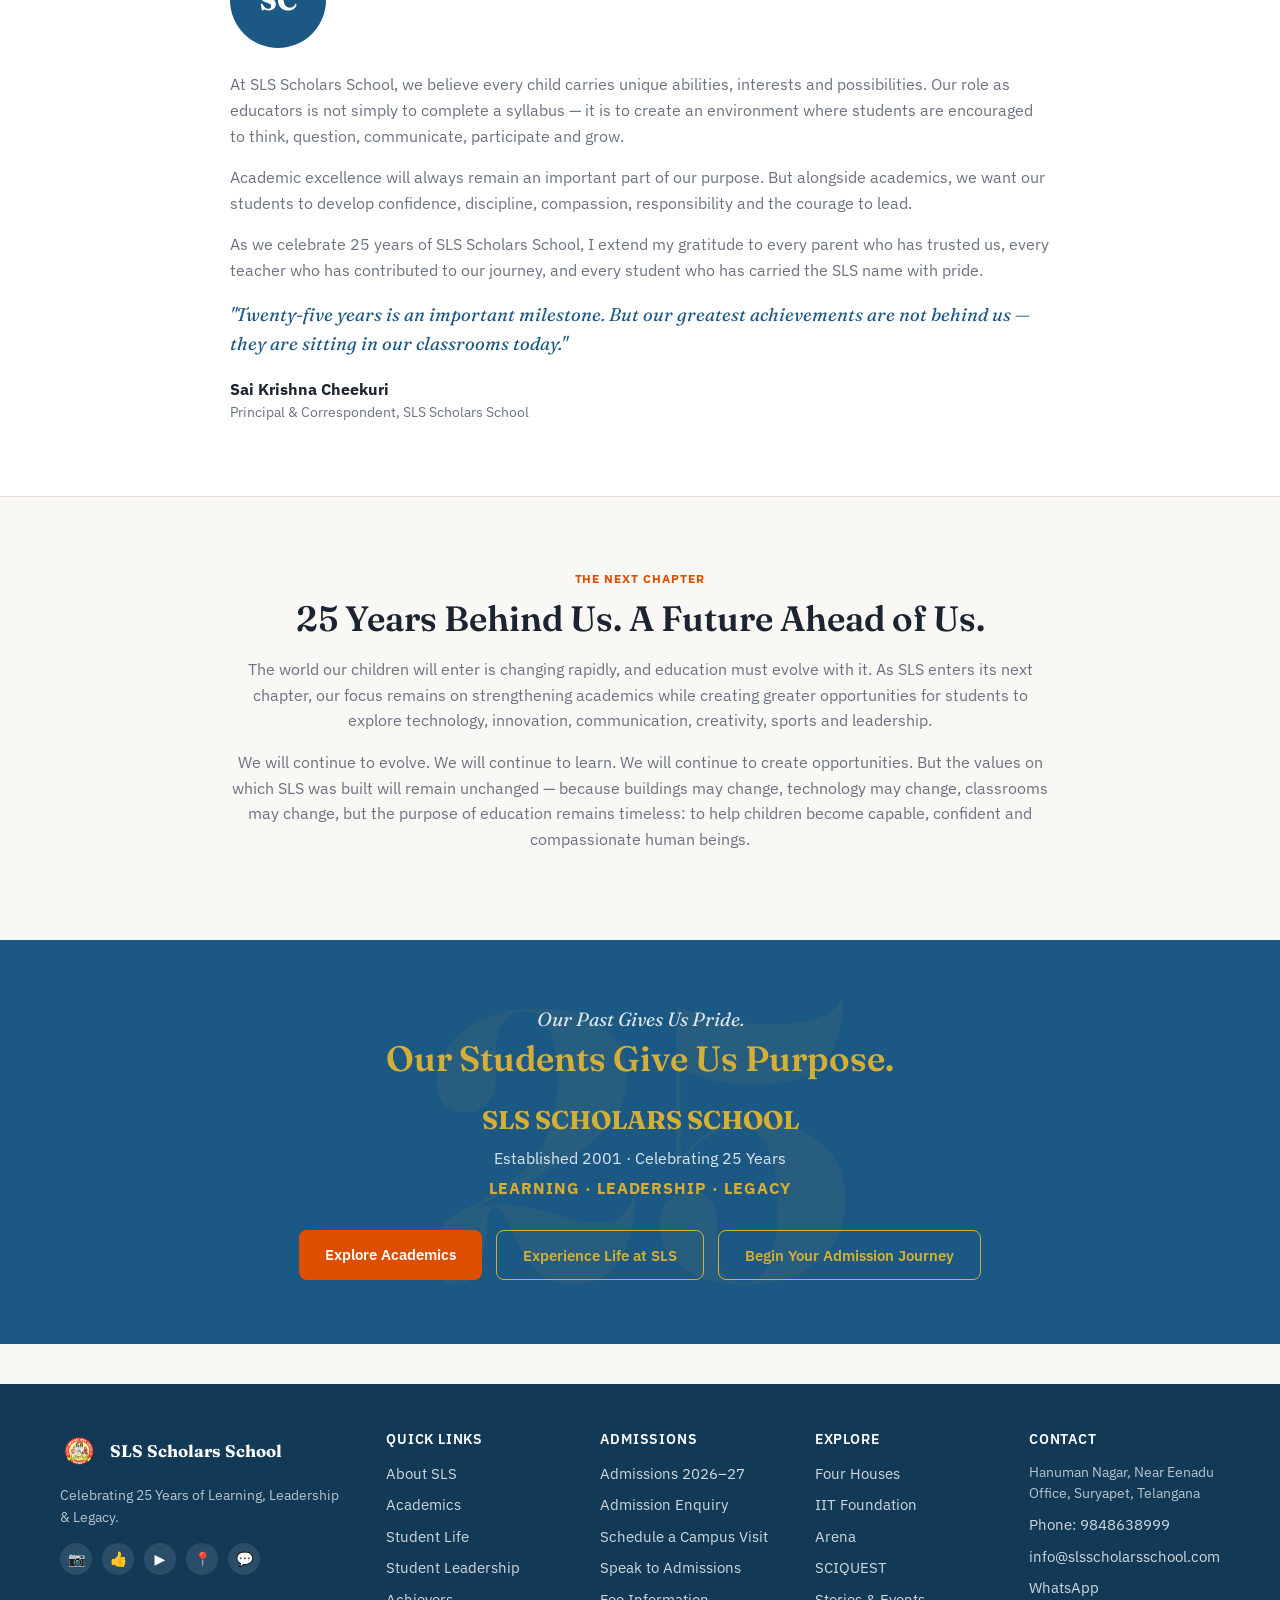
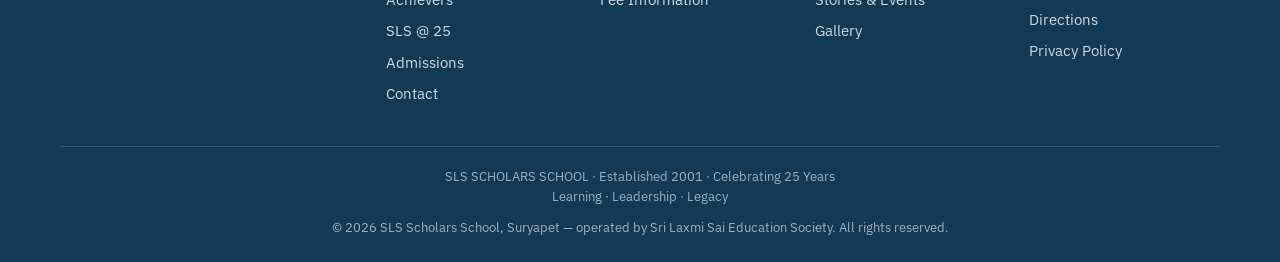
==== commit 6817d00a: "Add real campus photos throughout the site" ====
--- a/about.html
+++ b/about.html
@@ -99,6 +99,10 @@
     <p style="color:var(--muted);">Founded in <strong>2001</strong>, SLS Scholars School began its journey with the belief that education should do more than prepare children for examinations — it should help them become knowledgeable, confident, disciplined, compassionate and responsible individuals.</p>
     <p style="color:var(--muted);">What started as a vision gradually became a community. Students became scholars. Teachers became mentors. Parents became partners. And year after year, new generations became part of the SLS family.</p>
     <p style="color:var(--muted);">Today, as we celebrate 25 years of SLS Scholars School, we look back with gratitude at the people who built our journey, and forward with excitement at the possibilities ahead.</p>
+    <div class="grid grid-2" style="margin:20px 0;">
+      <img src="images/campus/girls-reading-together.jpg" alt="Students reading together at SLS" style="width:100%; border-radius:14px;">
+      <img src="images/campus/boys-group-classroom.jpg" alt="Students engaged in class at SLS" style="width:100%; border-radius:14px;">
+    </div>
     <p style="font-family:'Fraunces',serif; font-style:italic; font-size:1.15rem; color:var(--navy); margin-top:20px;">2001 was our beginning. 2026 is a milestone. The story is still being written.</p>
   </div>
 </section>
--- a/style.css
+++ b/style.css
@@ -383,11 +383,12 @@
 @media (max-width: 960px) {
   .utility-strip { display: none; }
   .hamburger-btn { display: block; }
-  .main-nav {
+  nav.main-nav {
     display: none; position: fixed; top: 0; left: 0; right: 0; bottom: 0; background: #fff;
-    flex-direction: column; padding: 90px 28px 28px; overflow-y: auto; z-index: 90; gap: 4px;
+    flex-direction: column; flex-wrap: nowrap; padding: 90px 28px 28px; overflow-y: auto; z-index: 90; gap: 4px;
   }
-  .main-nav.open { display: flex; }
+  nav.main-nav.open { display: flex; }
+  .main-nav > a, .main-nav > .nav-item { width: 100%; }
   .nav-item > a::after { float: right; }
   .nav-dropdown { display: block; position: static; box-shadow: none; border: none; padding-left: 14px; margin-bottom: 6px; }
   .nav-dropdown a { padding: 8px 0; }
